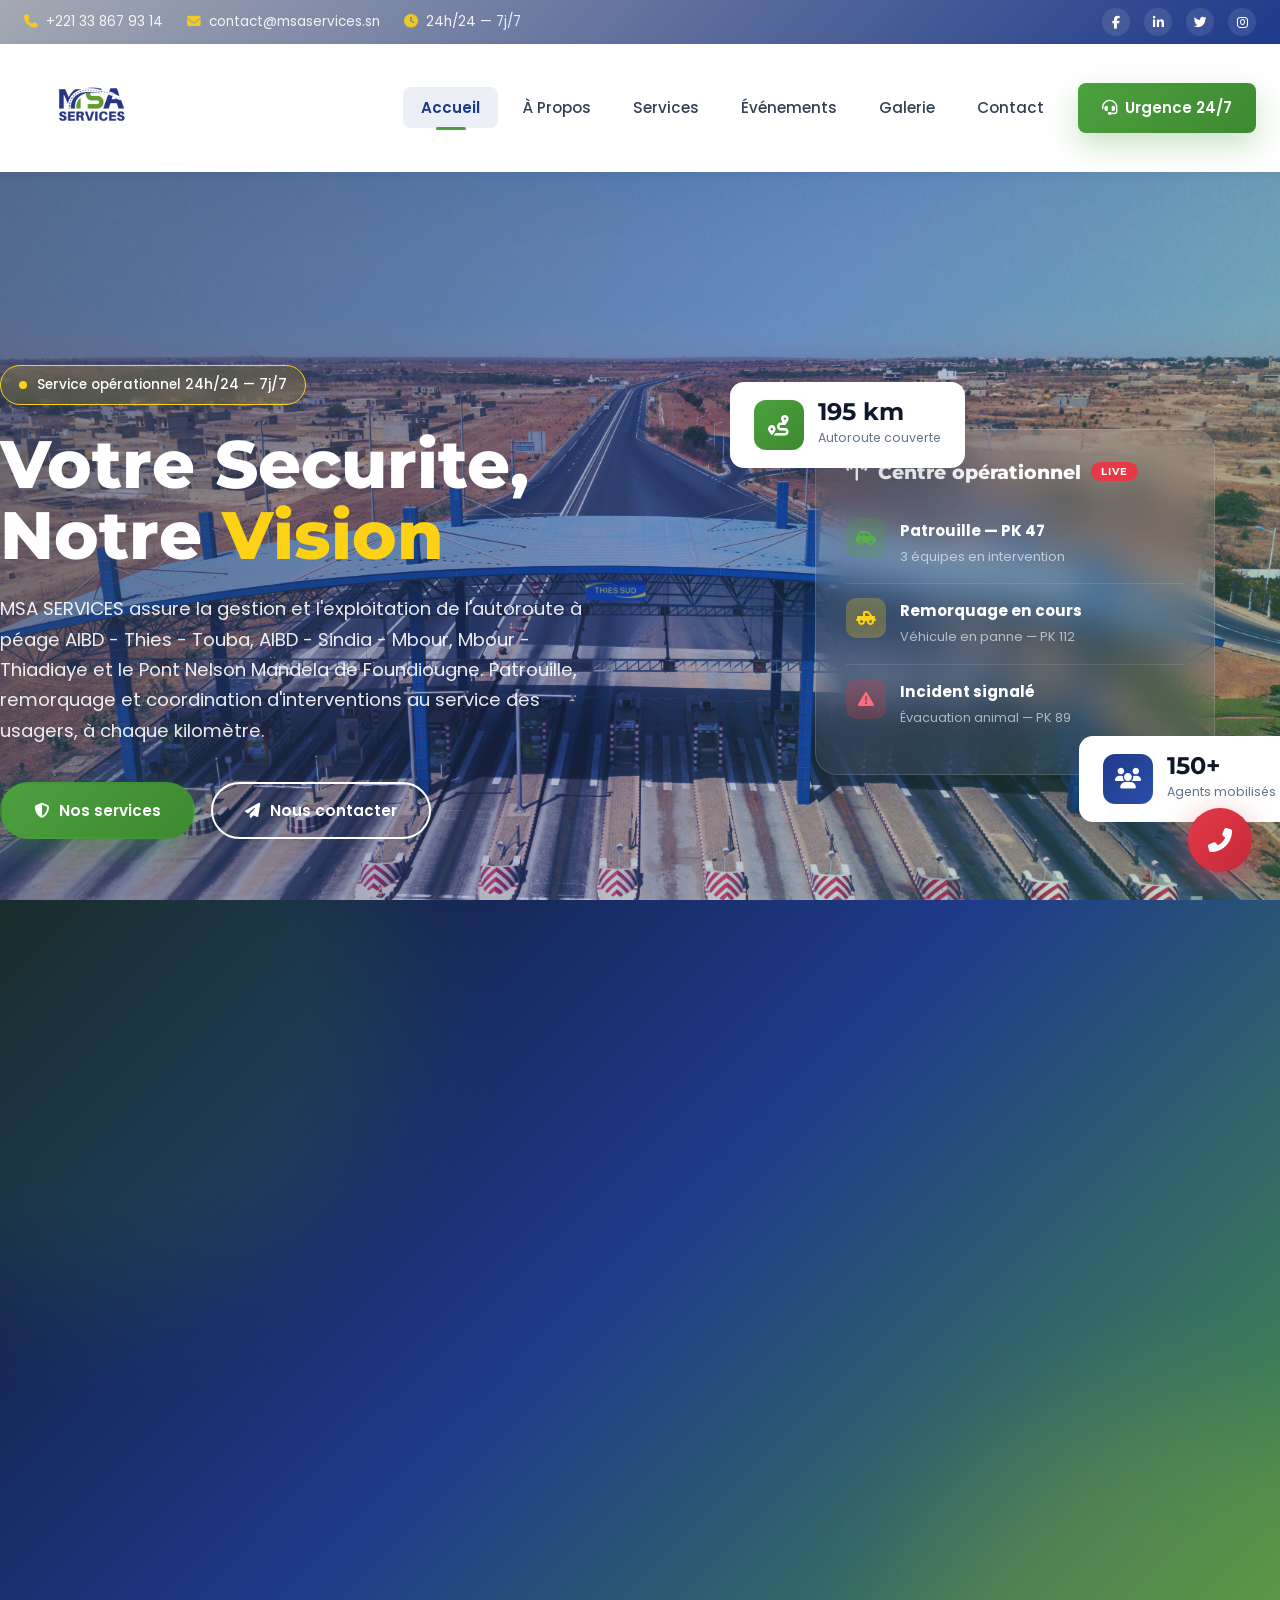
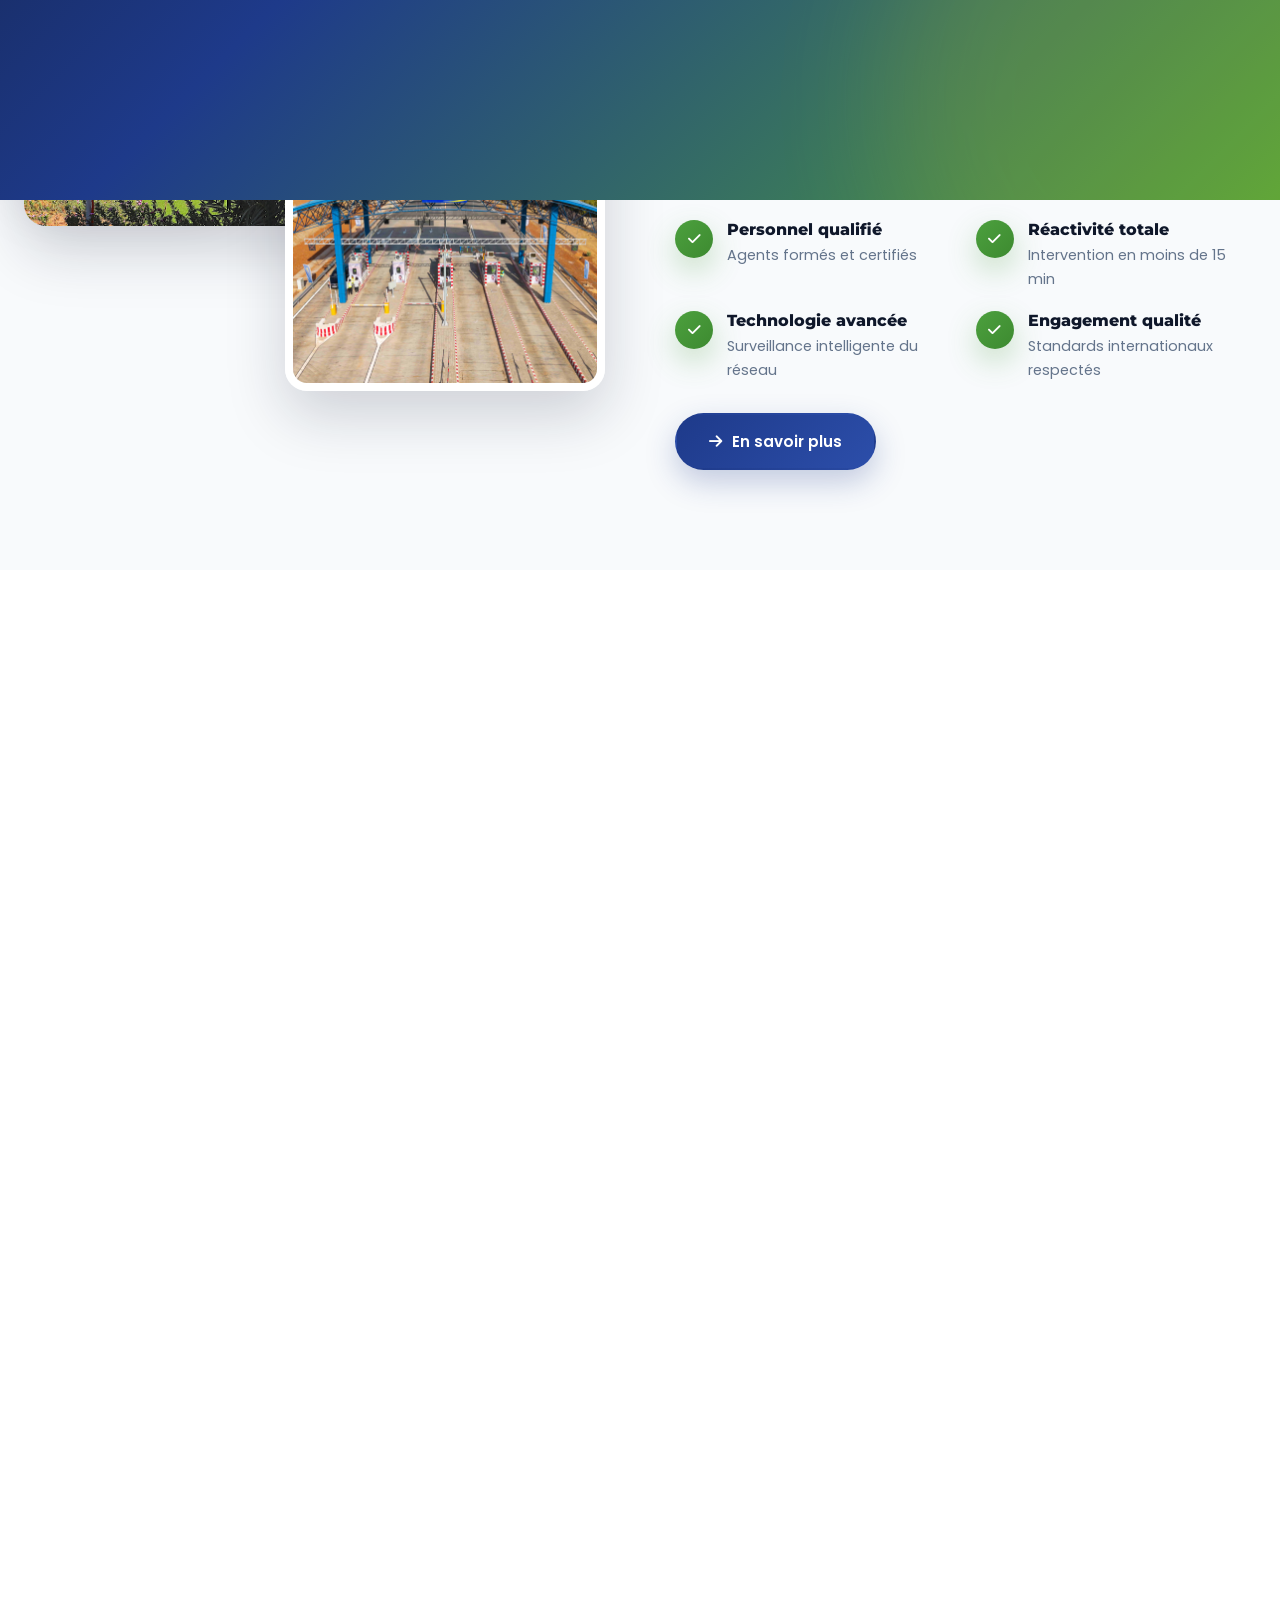
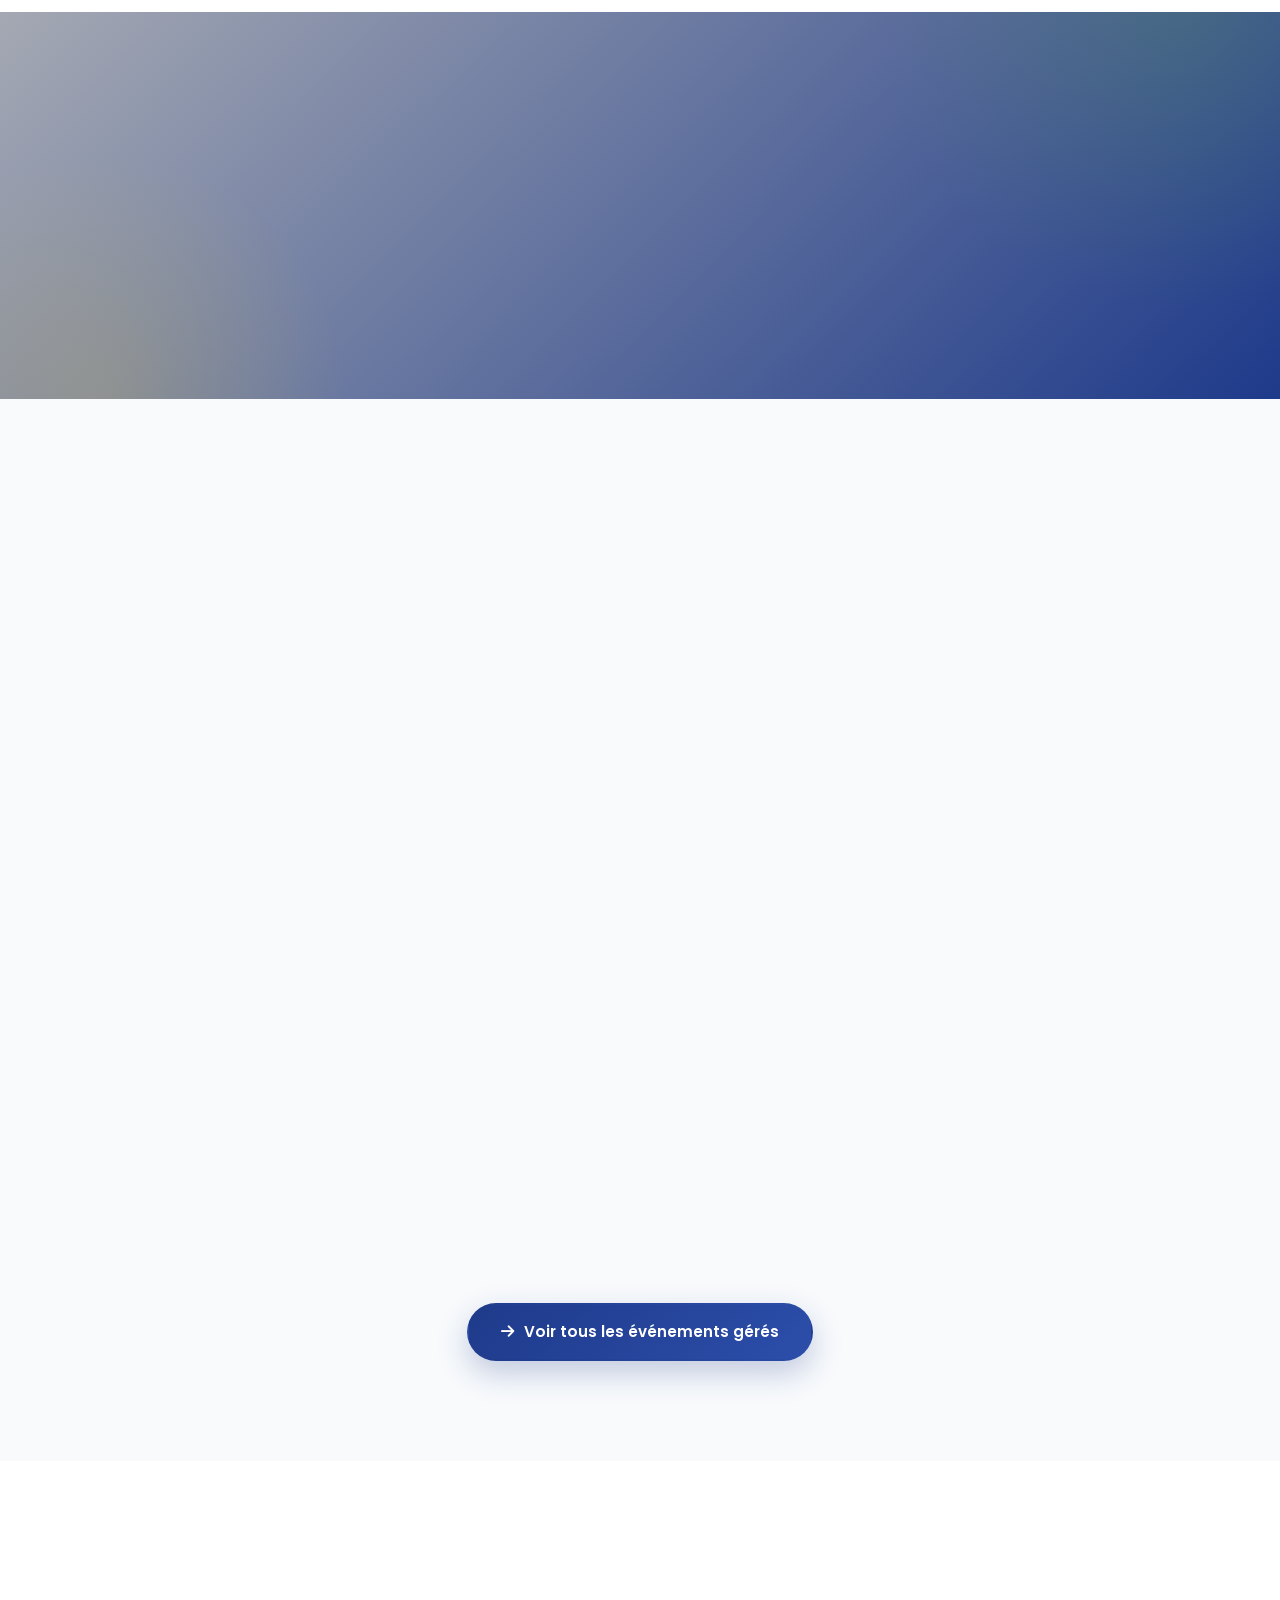
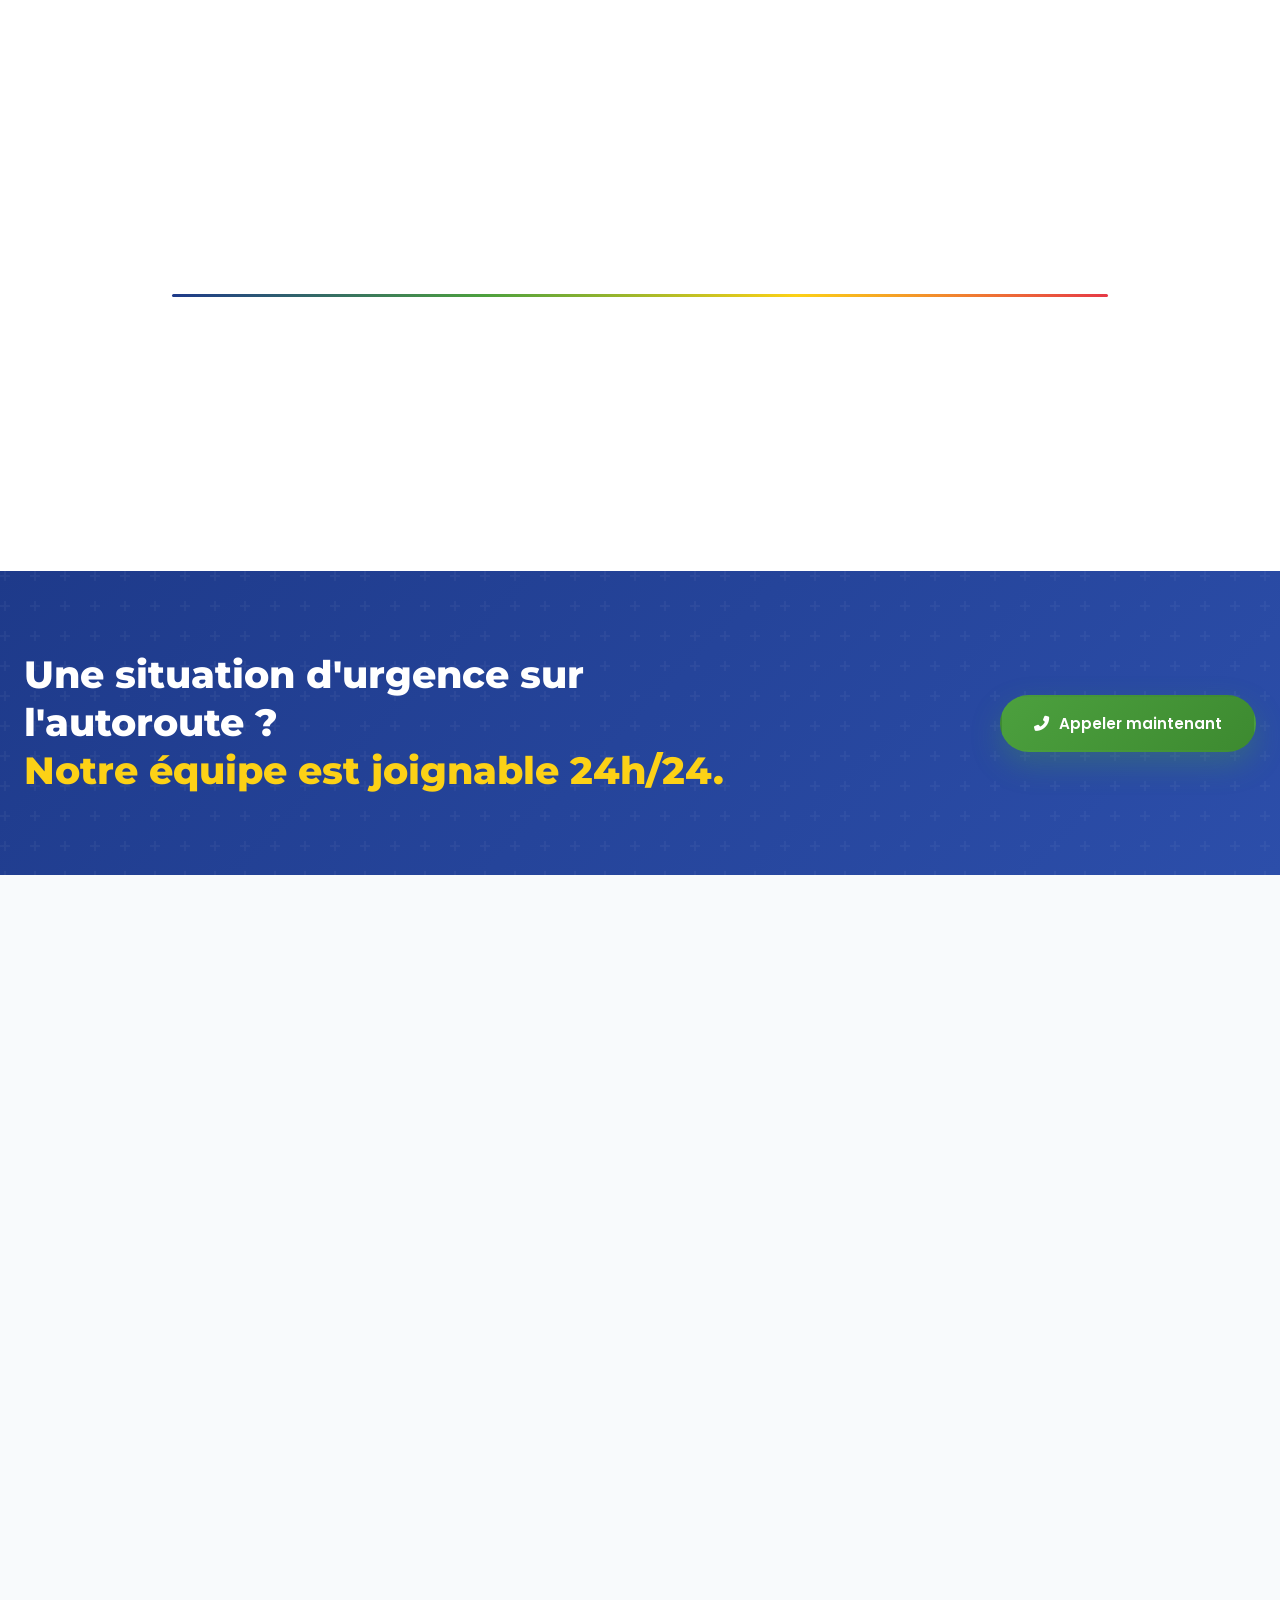
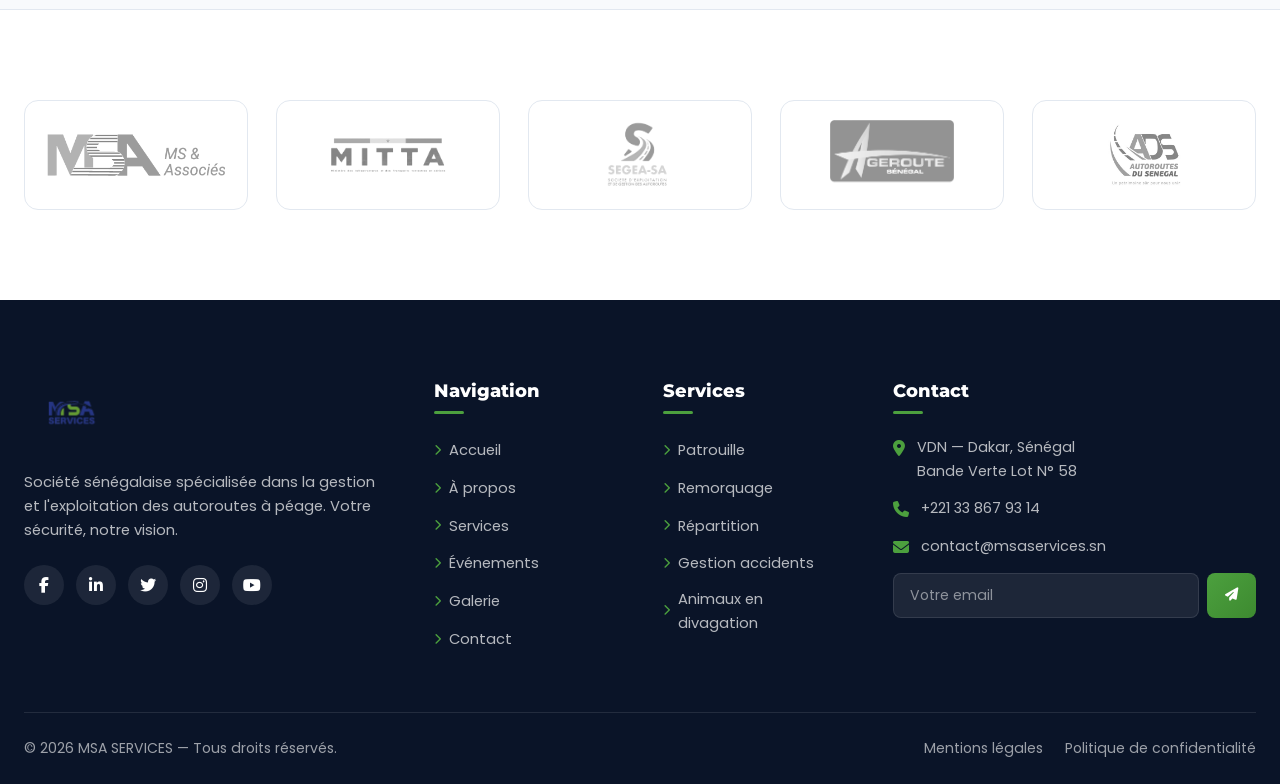
==== index.html @ d503e7a2 "Initial commit" ====
<!DOCTYPE html>
<html lang="fr">
<head>
<meta charset="UTF-8">
<meta name="viewport" content="width=device-width, initial-scale=1.0">
<title>MSA SERVICES</title>
<meta name="description" content="MSA SERVICES, leader dans l'exploitation et la gestion de l'autoroute à péage ILA TOUBA. Patrouille, remorquage et gestion d'événements 24h/24.">
<link rel="preconnect" href="https://fonts.googleapis.com">
<link rel="preconnect" href="https://fonts.gstatic.com" crossorigin>
<link href="https://fonts.googleapis.com/css2?family=Montserrat:wght@400;500;600;700;800;900&family=Poppins:wght@300;400;500;600;700&display=swap" rel="stylesheet">
<link rel="stylesheet" href="https://cdnjs.cloudflare.com/ajax/libs/font-awesome/6.4.0/css/all.min.css">
<link rel="stylesheet" href="css/styles.css">
<link rel="icon" type="image/png" href="images/logo.png">
</head>
<body>

<!-- ===== TOPBAR ===== -->
<div class="topbar">
  <div class="container topbar-inner">
    <div class="topbar-info">
      <span><i class="fas fa-phone"></i> +221 33 867 93 14</span>
      <span><i class="fas fa-envelope"></i> contact@msaservices.sn</span>
      <span><i class="fas fa-clock"></i> 24h/24 — 7j/7</span>
    </div>
    <div class="topbar-social">
      <a aria-label="Facebook"><i class="fab fa-facebook-f"></i></a>
      <a aria-label="LinkedIn"><i class="fab fa-linkedin-in"></i></a>
      <a aria-label="Twitter"><i class="fab fa-twitter"></i></a>
      <a aria-label="Instagram"><i class="fab fa-instagram"></i></a>
    </div>
  </div>
</div>

<!-- ===== NAVBAR ===== -->
<nav class="navbar">
  <div class="navbar-inner">
    <a href="index.html" class="logo">
      <img src="images/logo.png" alt="MSA Services">
    </a>
    <ul class="nav-menu">
      <li><a href="index.html" class="nav-link active">Accueil</a></li>
      <li><a href="apropos.html" class="nav-link">À Propos</a></li>
      <li><a href="services.html" class="nav-link">Services</a></li>
      <li><a href="evenements.html" class="nav-link">Événements</a></li>
      <li><a href="galerie.html" class="nav-link">Galerie</a></li>
      <li><a href="contact.html" class="nav-link">Contact</a></li>
      <li><a href="tel:+221338679314" class="nav-link nav-cta"><i class="fas fa-headset"></i> Urgence 24/7</a></li>
    </ul>
    <button class="menu-toggle" aria-label="Menu"><i class="fas fa-bars"></i></button>
  </div>
</nav>

<!-- ===== HERO ===== -->
<section class="hero">
  <div class="container hero-grid">
    <div class="hero-text">
      <div class="hero-badge">
        <span class="pulse-dot"></span>
        Service opérationnel 24h/24 — 7j/7
      </div>
      <h1>Votre Securite,<br>Notre <span class="highlight">Vision</span></h1>
      <p>MSA SERVICES assure la gestion et l'exploitation de l'autoroute à péage AIBD - Thies - Touba, AIBD - Sindia - Mbour, Mbour - Thiadiaye et le Pont Nelson Mandela de Foundiougne. Patrouille, remorquage et coordination d'interventions au service des usagers, à chaque kilomètre.</p>
      <div class="hero-buttons">
        <a href="services.html" class="btn btn-secondary"><i class="fas fa-shield-alt"></i> Nos services</a>
        <a href="contact.html" class="btn btn-outline-white"><i class="fas fa-paper-plane"></i> Nous contacter</a>
      </div>
    </div>
    <div class="hero-visual">
      <div class="hero-card-main">
        <h3><i class="fas fa-broadcast-tower"></i> Centre opérationnel <span class="live-badge">LIVE</span></h3>
        <ul class="live-list">
          <li>
            <div class="icon-cell green"><i class="fas fa-car-side"></i></div>
            <div class="text-cell">
              <strong>Patrouille — PK 47</strong>
              <small>3 équipes en intervention</small>
            </div>
          </li>
          <li>
            <div class="icon-cell yellow"><i class="fas fa-truck-pickup"></i></div>
            <div class="text-cell">
              <strong>Remorquage en cours</strong>
              <small>Véhicule en panne — PK 112</small>
            </div>
          </li>
          <li>
            <div class="icon-cell red"><i class="fas fa-exclamation-triangle"></i></div>
            <div class="text-cell">
              <strong>Incident signalé</strong>
              <small>Évacuation animal — PK 89</small>
            </div>
          </li>
        </ul>
      </div>
      <div class="hero-floating-stat top">
        <div class="stat-icon"><i class="fas fa-route"></i></div>
        <div>
          <strong>195 km</strong>
          <small>Autoroute couverte</small>
        </div>
      </div>
      <div class="hero-floating-stat bottom">
        <div class="stat-icon blue"><i class="fas fa-users"></i></div>
        <div>
          <strong>150+</strong>
          <small>Agents mobilisés</small>
        </div>
      </div>
    </div>
  </div>
</section>

<!-- ===== FEATURES BAND ===== -->
<section class="features-band">
  <div class="container">
    <div class="features-row">
      <div class="feature-mini">
        <div class="feature-mini-icon"><i class="fas fa-clock"></i></div>
        <div>
          <h4>Disponibilité 24/7</h4>
          <p>Service permanent toute l'année</p>
        </div>
      </div>
      <div class="feature-mini">
        <div class="feature-mini-icon"><i class="fas fa-bolt"></i></div>
        <div>
          <h4>Intervention rapide</h4>
          <p>Moins de 15 min sur site</p>
        </div>
      </div>
      <div class="feature-mini">
        <div class="feature-mini-icon"><i class="fas fa-award"></i></div>
        <div>
          <h4>Équipes certifiées</h4>
          <p>Personnel qualifié et formé</p>
        </div>
      </div>
      <div class="feature-mini">
        <div class="feature-mini-icon"><i class="fas fa-satellite-dish"></i></div>
        <div>
          <h4>Suivi en temps réel</h4>
          <p>Technologie GPS intégrée</p>
        </div>
      </div>
    </div>
  </div>
</section>

<!-- ===== ABOUT ===== -->
<section class="about">
  <div class="container">
    <div class="about-grid">
      <div class="about-images reveal">
        <div class="about-img-1">
          <img src="images/base.thies.jpg" alt="Autoroute ILA TOUBA">
        </div>
        <div class="about-img-2">
          <img src="images/Thiadiaye.jpg" alt="Équipe MSA">
        </div>
        <div class="about-experience">
          <strong>7+</strong>
          <span>Années d'expérience</span>
        </div>
      </div>
      <div class="about-content reveal">
        <span class="section-tag">À Propos de Nous</span>
        <h2>Votre partenaire de confiance pour une <span style="color:var(--secondary)">autoroute sûre</span></h2>
        <p>MSA SERVICES est une entreprise sénégalaise spécialisée dans la gestion et l'exploitation de l'autoroute à péage ILA TOUBA, AIBD - Mbour, Mbour - Thiadiaye et Pont Foundiougne qui relie la capitale Dakar à la ville sainte de Touba et de Mbour.</p>
        <p>Avec des équipes professionnelles, des équipements modernes et une coordination rigoureuse, nous garantissons la sécurité, la fluidité et le confort des usagers à chaque trajet.</p>
        <div class="about-features">
          <div class="about-feature">
            <div class="check"><i class="fas fa-check"></i></div>
            <div>
              <h4>Personnel qualifié</h4>
              <p>Agents formés et certifiés</p>
            </div>
          </div>
          <div class="about-feature">
            <div class="check"><i class="fas fa-check"></i></div>
            <div>
              <h4>Réactivité totale</h4>
              <p>Intervention en moins de 15 min</p>
            </div>
          </div>
          <div class="about-feature">
            <div class="check"><i class="fas fa-check"></i></div>
            <div>
              <h4>Technologie avancée</h4>
              <p>Surveillance intelligente du réseau</p>
            </div>
          </div>
          <div class="about-feature">
            <div class="check"><i class="fas fa-check"></i></div>
            <div>
              <h4>Engagement qualité</h4>
              <p>Standards internationaux respectés</p>
            </div>
          </div>
        </div>
        <a href="apropos.html" class="btn btn-primary"><i class="fas fa-arrow-right"></i> En savoir plus</a>
      </div>
    </div>
  </div>
</section>

<!-- ===== SERVICES ===== -->
<section class="services-section">
  <div class="container">
    <div class="section-header reveal">
      <span class="section-tag">Nos Services</span>
      <h2 class="section-title">Des prestations <span>complètes & professionnelles</span></h2>
      <p class="section-subtitle">Trois piliers fondamentaux assurent la fluidité et la sécurité sur les Autoroutes à Péage, jour et nuit.</p>
    </div>
    <div class="services-grid">
      <div class="service-card reveal">
        <div class="service-icon"><i class="fas fa-car-side"></i></div>
        <h3>Patrouille</h3>
        <p>Surveillance continue de l'autoroute par nos équipes mobiles, jour et nuit, pour prévenir et détecter tout incident.</p>
        <ul class="service-list">
          <li><i class="fas fa-check-circle"></i> Patrouilles régulières 24h/24</li>
          <li><i class="fas fa-check-circle"></i> Surveillance des voies et ouvrages</li>
          <li><i class="fas fa-check-circle"></i> Détection précoce d'incidents</li>
          <li><i class="fas fa-check-circle"></i> Présence dissuasive</li>
        </ul>
        <a href="services.html#patrouille" class="service-link">Découvrir <i class="fas fa-arrow-right"></i></a>
      </div>
      <div class="service-card reveal">
        <div class="service-icon"><i class="fas fa-truck-pickup"></i></div>
        <h3>Remorquage</h3>
        <p>Service de dépannage et remorquage rapide pour libérer la voie et accompagner les véhicules en panne ou accidentés.</p>
        <ul class="service-list">
          <li><i class="fas fa-check-circle"></i> Intervention rapide sur appel</li>
          <li><i class="fas fa-check-circle"></i> Véhicules de remorquage adaptés</li>
          <li><i class="fas fa-check-circle"></i> Sécurisation immédiate</li>
          <li><i class="fas fa-check-circle"></i> Évacuation vers zones sécurisées</li>
        </ul>
        <a href="services.html#remorquage" class="service-link">Découvrir <i class="fas fa-arrow-right"></i></a>
      </div>
      <div class="service-card reveal">
        <div class="service-icon"><i class="fas fa-broadcast-tower"></i></div>
        <h3>Répartition</h3>
        <p>Centre de coordination opérationnel qui gère et dispatche toutes les interventions en temps réel sur le réseau.</p>
        <ul class="service-list">
          <li><i class="fas fa-check-circle"></i> Gestion centralisée des appels</li>
          <li><i class="fas fa-check-circle"></i> Coordination multi-équipes</li>
          <li><i class="fas fa-check-circle"></i> Suivi GPS en temps réel</li>
          <li><i class="fas fa-check-circle"></i> Reporting complet</li>
        </ul>
        <a href="services.html#repartition" class="service-link">Découvrir <i class="fas fa-arrow-right"></i></a>
      </div>
    </div>
  </div>
</section>

<!-- ===== STATS ===== -->
<section class="stats-section">
  <div class="container">
    <div class="stats-grid reveal">
      <div class="stat-box">
        <div class="icon"><i class="fas fa-route"></i></div>
        <span class="number" data-count="195">0</span>
        <span class="label">KM d'autoroute</span>
      </div>
      <div class="stat-box">
        <div class="icon"><i class="fas fa-users"></i></div>
        <span class="number" data-count="150">0</span>
        <span class="label">Agents</span>
      </div>
      <div class="stat-box">
        <div class="icon"><i class="fas fa-truck"></i></div>
        <span class="number" data-count="35">0</span>
        <span class="label">Véhicules</span>
      </div>
      <div class="stat-box">
        <div class="icon"><i class="fas fa-clock"></i></div>
        <span class="number" data-count="12000">0</span>
        <span class="label">Interventions/an</span>
      </div>
    </div>
  </div>
</section>

<!-- ===== EVENTS PREVIEW ===== -->
<section class="events-section">
  <div class="container">
    <div class="section-header reveal">
      <span class="section-tag">Gestion d'Événements</span>
      <h2 class="section-title">Nous gérons tous types d'<span>incidents</span></h2>
      <p class="section-subtitle">Notre équipe est entraînée à réagir efficacement face à toute situation imprévue sur l'autoroute.</p>
    </div>
    <div class="events-grid">
      <div class="event-card reveal">
        <div class="event-card-image">
          <span class="event-card-tag">Urgence</span>
          <img src="images/patimg.jpg" alt="Accident">
        </div>
        <div class="event-card-body">
          <h3>Gestion des accidents</h3>
          <p>Sécurisation du périmètre, premiers secours, coordination avec les autorités et évacuation rapide.</p>
          <div class="event-card-meta">
            <span class="stat"><i class="fas fa-stopwatch"></i> &lt; 15 min</span>
            <span class="stat"><i class="fas fa-shield-alt"></i> 24/7</span>
          </div>
        </div>
      </div>
      <div class="event-card reveal">
        <div class="event-card-image">
          <span class="event-card-tag tag-yellow">Dépannage</span>
          <img src="images/remorque.jpg" alt="Remorquage">
        </div>
        <div class="event-card-body">
          <h3>Remorquage de véhicules</h3>
          <p>Dépannage et remorquage des véhicules immobilisés. Évacuation rapide pour rétablir la circulation.</p>
          <div class="event-card-meta">
            <span class="stat"><i class="fas fa-truck"></i> Flotte adaptée</span>
            <span class="stat"><i class="fas fa-clock"></i> 24/7</span>
          </div>
        </div>
      </div>
      <div class="event-card reveal">
        <div class="event-card-image">
          <span class="event-card-tag tag-green">Sécurité</span>
          <img src="images/capture-d-ecran-quot-x-quot-1732382863.jpg" alt="Animaux">
        </div>
        <div class="event-card-body">
          <h3>Animaux en divagation</h3>
          <p>Capture et évacuation sécurisée des animaux égarés sur la voie pour prévenir tout risque d'accident.</p>
          <div class="event-card-meta">
            <span class="stat"><i class="fas fa-paw"></i> 100% sécurisé</span>
            <span class="stat"><i class="fas fa-check"></i> Sans risque</span>
          </div>
        </div>
      </div>
    </div>
    <div class="text-center" style="margin-top: 50px;">
      <a href="evenements.html" class="btn btn-primary"><i class="fas fa-arrow-right"></i> Voir tous les événements gérés</a>
    </div>
  </div>
</section>

<!-- ===== PROCESS ===== -->
<section class="process">
  <div class="container">
    <div class="section-header reveal">
      <span class="section-tag">Notre Processus</span>
      <h2 class="section-title">Comment se déroule une <span>intervention</span> ?</h2>
      <p class="section-subtitle">Un protocole rigoureux pour une efficacité maximale, à chaque étape.</p>
    </div>
    <div class="process-grid">
      <div class="process-step reveal">
        <div class="process-num">1</div>
        <h4>Alerte / Détection</h4>
        <p>Réception de l'appel ou détection par patrouille / vidéosurveillance.</p>
      </div>
      <div class="process-step reveal">
        <div class="process-num">2</div>
        <h4>Dispatch</h4>
        <p>Le centre de répartition coordonne et envoie l'équipe la plus proche.</p>
      </div>
      <div class="process-step reveal">
        <div class="process-num">3</div>
        <h4>Intervention</h4>
        <p>Sécurisation, prise en charge, remorquage ou évacuation selon le cas.</p>
      </div>
      <div class="process-step reveal">
        <div class="process-num">4</div>
        <h4>Rapport</h4>
        <p>Documentation complète et retour d'expérience pour amélioration continue.</p>
      </div>
    </div>
  </div>
</section>

<!-- ===== CTA BAND ===== -->
<section class="cta-band">
  <div class="container cta-band-inner">
    <h2>Une situation d'urgence sur l'autoroute ?<br><span>Notre équipe est joignable 24h/24.</span></h2>
    <a href="tel:+221338679314" class="btn btn-secondary"><i class="fas fa-phone-alt"></i> Appeler maintenant</a>
  </div>
</section>

<!-- ===== TESTIMONIALS ===== -->
<section class="testimonials">
  <div class="container">
    <div class="section-header reveal">
      <span class="section-tag">Témoignages</span>
      <h2 class="section-title">Ce que disent <span>nos partenaires</span></h2>
      <p class="section-subtitle">La confiance des institutions et des usagers, c'est notre plus belle récompense.</p>
    </div>
    <div class="testi-grid">
      <div class="testi-card reveal">
        <div class="stars">
          <i class="fas fa-star"></i><i class="fas fa-star"></i><i class="fas fa-star"></i>
          <i class="fas fa-star"></i><i class="fas fa-star"></i>
        </div>
        <p class="quote">L'efficacité et le professionnalisme des équipes MSA SERVICES sont remarquables. Une intervention rapide et un suivi exemplaire à chaque sollicitation.</p>
        <div class="testi-author">
          <div class="avatar">AD</div>
          <div>
            <strong>Hamet Cisse</strong>
            <small>Responsable logistique</small>
          </div>
        </div>
      </div>
      <div class="testi-card reveal">
        <div class="stars">
          <i class="fas fa-star"></i><i class="fas fa-star"></i><i class="fas fa-star"></i>
          <i class="fas fa-star"></i><i class="fas fa-star"></i>
        </div>
        <p class="quote">Très reconnaissante envers l'équipe qui m'a portée secours suite à une panne. Service rapide, courtois et réellement sécurisant.</p>
        <div class="testi-author">
          <div class="avatar">FN</div>
          <div>
            <strong>Fatou Ndiaye</strong>
            <small>Usagère régulière</small>
          </div>
        </div>
      </div>
      <div class="testi-card reveal">
        <div class="stars">
          <i class="fas fa-star"></i><i class="fas fa-star"></i><i class="fas fa-star"></i>
          <i class="fas fa-star"></i><i class="fas fa-star"></i>
        </div>
        <p class="quote">Une coordination exemplaire avec nos services. MSA SERVICES est devenu un partenaire stratégique pour la sécurité routière au Sénégal.</p>
        <div class="testi-author">
          <div class="avatar">MS</div>
          <div>
            <strong>Mamadou Sow</strong>
            <small>Officier de sécurité</small>
          </div>
        </div>
      </div>
    </div>
  </div>
</section>

<!-- ===== PARTNERS ===== -->
<section class="partners">
  <div class="container">
    <div class="partners-row">
      <a class="partner-item" aria-label="SENAC SA">
        <img src="images/logo_p_MSA.png" alt="SENAC SA">
      </a>
      <a class="partner-item" aria-label="SENAC SA">
        <img src="images/logo-mitta.png" alt="SENAC SA">
      </a>
      <a class="partner-item" aria-label="SENAC SA">
        <img src="images/Segea Logo vecteur.png" alt="SENAC SA">
      </a>
      <a class="partner-item" aria-label="SENAC SA">
        <img src="images/logo-ageroute-1-2.png" alt="SENAC SA">
      </a>
      <a class="partner-item" aria-label="SENAC SA">
        <img src="images/ads-preloader.jpg" alt="SENAC SA">
      </a>
      </a>
    </div>
  </div>
</section>

<!-- ===== FOOTER ===== -->
<footer>
  <div class="container">
    <div class="footer-grid">
      <div class="footer-brand">
        <a href="index.html" class="logo">
          <img src="images/logo.png" alt="MSA Services">
        </a>
        <p>Société sénégalaise spécialisée dans la gestion et l'exploitation des autoroutes à péage. Votre sécurité, notre vision.</p>
        <div class="footer-social">
          <a aria-label="Facebook"><i class="fab fa-facebook-f"></i></a>
          <a aria-label="LinkedIn"><i class="fab fa-linkedin-in"></i></a>
          <a aria-label="Twitter"><i class="fab fa-twitter"></i></a>
          <a aria-label="Instagram"><i class="fab fa-instagram"></i></a>
          <a aria-label="YouTube"><i class="fab fa-youtube"></i></a>
        </div>
      </div>
      <div>
        <h4>Navigation</h4>
        <ul>
          <li><a href="index.html"><i class="fas fa-chevron-right"></i> Accueil</a></li>
          <li><a href="apropos.html"><i class="fas fa-chevron-right"></i> À propos</a></li>
          <li><a href="services.html"><i class="fas fa-chevron-right"></i> Services</a></li>
          <li><a href="evenements.html"><i class="fas fa-chevron-right"></i> Événements</a></li>
          <li><a href="galerie.html"><i class="fas fa-chevron-right"></i> Galerie</a></li>
          <li><a href="contact.html"><i class="fas fa-chevron-right"></i> Contact</a></li>
        </ul>
      </div>
      <div>
        <h4>Services</h4>
        <ul>
          <li><a href="services.html#patrouille"><i class="fas fa-chevron-right"></i> Patrouille</a></li>
          <li><a href="services.html#remorquage"><i class="fas fa-chevron-right"></i> Remorquage</a></li>
          <li><a href="services.html#repartition"><i class="fas fa-chevron-right"></i> Répartition</a></li>
          <li><a href="evenements.html"><i class="fas fa-chevron-right"></i> Gestion accidents</a></li>
          <li><a href="evenements.html"><i class="fas fa-chevron-right"></i> Animaux en divagation</a></li>
        </ul>
      </div>
      <div>
        <h4>Contact</h4>
        <div class="footer-contact-item">
          <i class="fas fa-map-marker-alt"></i>
          <p>VDN — Dakar, Sénégal<br>Bande Verte Lot N° 58</p>
        </div>
        <div class="footer-contact-item">
          <i class="fas fa-phone"></i>
          <p>+221 33 867 93 14</p>
        </div>
        <div class="footer-contact-item">
          <i class="fas fa-envelope"></i>
          <p>contact@msaservices.sn</p>
        </div>
        <form class="newsletter-form" onsubmit="event.preventDefault();alert('Inscription enregistrée !');">
          <input type="email" placeholder="Votre email" required>
          <button type="submit"><i class="fas fa-paper-plane"></i></button>
        </form>
      </div>
    </div>
    <div class="footer-bottom">
      <div>© 2026 MSA SERVICES — Tous droits réservés.</div>
      <div class="footer-bottom-links">
        <a>Mentions légales</a>
        <a>Politique de confidentialité</a>
      </div>
    </div>
  </div>
</footer>

<a href="tel:+221" class="emergency-float" title="Urgence 24/7"><i class="fas fa-phone-alt"></i></a>

<script src="js/script.js"></script>
</body>
</html>
---- css/styles.css ----
/* ============================================
   MSA SERVICES - Design System
   ============================================ */

:root {
  /* Couleurs basées sur le logo */
  --primary: #1e3a8a;          /* Bleu MSA */
  --primary-dark: #152b66;
  --primary-light: #2c4eaa;
  --secondary: #4ca03e;        /* Vert MSA */
  --secondary-dark: #3d8a30;
  --secondary-light: #5cb14a;
  --accent: #fcd116;           /* Jaune accent */
  --danger: #e63946;
  --danger-dark: #c2293a;

  /* Neutres */
  --dark: #0f172a;
  --gray-900: #1e293b;
  --gray-700: #334155;
  --gray-600: #475569;
  --gray-500: #64748b;
  --gray-400: #94a3b8;
  --gray-300: #cbd5e1;
  --gray-200: #e2e8f0;
  --gray-100: #f1f5f9;
  --gray-50: #f8fafc;
  --white: #ffffff;

  /* Typographie */
  --font-heading: 'Montserrat', sans-serif;
  --font-body: 'Poppins', sans-serif;

  /* Effets */
  --shadow-sm: 0 2px 8px rgba(15, 23, 42, 0.06);
  --shadow-md: 0 4px 20px rgba(15, 23, 42, 0.08);
  --shadow-lg: 0 12px 40px rgba(15, 23, 42, 0.12);
  --shadow-xl: 0 24px 60px rgba(15, 23, 42, 0.18);
  --shadow-primary: 0 12px 30px rgba(30, 58, 138, 0.25);
  --shadow-secondary: 0 12px 30px rgba(76, 160, 62, 0.3);

  /* Transitions */
  --transition: all 0.4s cubic-bezier(0.4, 0, 0.2, 1);
  --transition-fast: all 0.2s ease;

  /* Spacing */
  --radius-sm: 8px;
  --radius-md: 14px;
  --radius-lg: 22px;
  --radius-xl: 30px;

  /* Gradients */
  --grad-primary: linear-gradient(135deg, #1e3a8a 0%, #2c4eaa 100%);
  --grad-secondary: linear-gradient(135deg, #4ca03e 0%, #3d8a30 100%);
  --grad-mixed: linear-gradient(135deg, #1e3a8a 0%, #4ca03e 100%);
  --grad-dark: linear-gradient(135deg, #0e193460 0%, #1e3a8a 100%);
}

/* ============================================
   RESET & BASE
   ============================================ */
*, *::before, *::after { box-sizing: border-box; margin: 0; padding: 0; }
html { scroll-behavior: smooth; -webkit-text-size-adjust: 100%; }
body {
  font-family: var(--font-body);
  font-size: 16px;
  line-height: 1.65;
  color: var(--gray-700);
  background: var(--white);
  overflow-x: hidden;
  -webkit-font-smoothing: antialiased;
}
img { max-width: 100%; display: block; }
a { color: inherit; text-decoration: none; }
button { cursor: pointer; font-family: inherit; border: none; background: none; }
ul { list-style: none; }
input, textarea, select { font-family: inherit; }

h1, h2, h3, h4, h5, h6 {
  font-family: var(--font-heading);
  color: var(--dark);
  line-height: 1.25;
  font-weight: 800;
}

::selection { background: var(--primary); color: white; }

/* ============================================
   UTILITIES
   ============================================ */
.container { max-width: 1300px; margin: 0 auto; padding: 0 24px; }
.text-center { text-align: center; }
.mb-1 { margin-bottom: 8px; }
.mb-2 { margin-bottom: 16px; }
.mb-3 { margin-bottom: 24px; }
.mb-4 { margin-bottom: 32px; }

/* ============================================
   NAVIGATION
   ============================================ */
.topbar {
  background: var(--grad-dark);
  color: white;
  padding: 8px 0;
  font-size: 0.85rem;
}
.topbar-inner {
  display: flex;
  justify-content: space-between;
  align-items: center;
  flex-wrap: wrap;
  gap: 10px;
}
.topbar-info { display: flex; gap: 24px; flex-wrap: wrap; }
.topbar-info span { display: flex; align-items: center; gap: 8px; opacity: 0.9; }
.topbar-info i { color: var(--accent); }
.topbar-social { display: flex; gap: 14px; }
.topbar-social a {
  width: 28px; height: 28px;
  display: flex; align-items: center; justify-content: center;
  border-radius: 50%;
  background: rgba(255,255,255,0.1);
  transition: var(--transition-fast);
  font-size: 0.8rem;
}
.topbar-social a:hover { background: var(--secondary); transform: translateY(-2px); }

.navbar {
  position: sticky;
  top: 0;
  background: white;
  box-shadow: var(--shadow-sm);
  z-index: 1000;
  transition: var(--transition);
}
.navbar.scrolled { box-shadow: var(--shadow-md); }
.navbar-inner {
  display: flex;
  justify-content: space-between;
  align-items: center;
  padding: 14px 24px;
  max-width: 1400px;
  margin: 0 auto;
}
.logo {
  display: inline-flex;
  align-items: center;
}
.logo img {
  height:100px;
  width: auto;
  display: block;
  object-fit: contain;
  transition: var(--transition-fast);
}
.logo:hover img { transform: scale(1.04); }
.footer-brand .logo img { height: 70px; }

.nav-menu {
  display: flex;
  gap: 6px;
  align-items: center;
}
.nav-link {
  padding: 10px 18px;
  border-radius: var(--radius-sm);
  font-weight: 500;
  font-size: 0.95rem;
  color: var(--gray-700);
  transition: var(--transition-fast);
  position: relative;
}
.nav-link:hover { color: var(--primary); background: var(--gray-100); }
.nav-link.active {
  color: var(--primary);
  background: rgba(30, 58, 138, 0.08);
  font-weight: 600;
}
.nav-link.active::after {
  content: '';
  position: absolute;
  bottom: -2px;
  left: 50%;
  transform: translateX(-50%);
  width: 30px;
  height: 3px;
  background: var(--secondary);
  border-radius: 2px;
}

.nav-cta {
  background: var(--grad-secondary) !important;
  color: white !important;
  padding: 12px 24px !important;
  font-weight: 600;
  box-shadow: var(--shadow-secondary);
  display: flex !important;
  align-items: center;
  gap: 8px;
  margin-left: 10px;
}
.nav-cta:hover {
  transform: translateY(-2px);
  background: var(--grad-secondary) !important;
}

.menu-toggle {
  display: none;
  font-size: 1.5rem;
  color: var(--primary);
}

/* ============================================
   BUTTONS
   ============================================ */
.btn {
  display: inline-flex;
  align-items: center;
  justify-content: center;
  gap: 10px;
  padding: 14px 32px;
  border-radius: var(--radius-xl);
  font-weight: 600;
  font-size: 0.95rem;
  cursor: pointer;
  transition: var(--transition);
  border: 2px solid transparent;
  text-decoration: none;
  white-space: nowrap;
}
.btn-primary {
  background: var(--grad-primary);
  color: white;
  box-shadow: var(--shadow-primary);
}
.btn-primary:hover {
  transform: translateY(-3px);
  box-shadow: 0 16px 40px rgba(30, 58, 138, 0.4);
}
.btn-secondary {
  background: var(--grad-secondary);
  color: white;
  box-shadow: var(--shadow-secondary);
}
.btn-secondary:hover {
  transform: translateY(-3px);
  box-shadow: 0 16px 40px rgba(76, 160, 62, 0.45);
}
.btn-outline {
  background: transparent;
  color: var(--primary);
  border-color: var(--primary);
}
.btn-outline:hover { background: var(--primary); color: white; transform: translateY(-3px); }
.btn-outline-white {
  background: transparent;
  color: white;
  border-color: white;
}
.btn-outline-white:hover { background: white; color: var(--primary); transform: translateY(-3px); }
.btn-danger {
  background: linear-gradient(135deg, var(--danger), var(--danger-dark));
  color: white;
  box-shadow: 0 8px 25px rgba(230, 57, 70, 0.3);
}

/* ============================================
   PAGE HEADER (sub-pages)
   ============================================ */
.page-header {
  background: var(--grad-dark),
              url(../images/Thiadiaye.jpg) center/cover;
  background-blend-mode: overlay;
  padding: 100px 24px 80px;
  text-align: center;
  color: rgb(255, 255, 255);
  position: relative;
  overflow: hidden;
}
.page-header::before {
  content: '';
  position: absolute;
  inset: 0;
  background: linear-gradient(135deg, rgba(27, 35, 55, 0.313), rgba(30, 59, 138, 0.395));
}
.page-header::after {
  content: '';
  position: absolute;
  bottom: -1px; left: 0; right: 0;
  height: 80px;
  background: url("data:image/svg+xml,%3Csvg viewBox='0 0 1440 80' xmlns='http://www.w3.org/2000/svg'%3E%3Cpath fill='%23ffffff' d='M0,50 C360,100 720,20 1080,40 C1260,50 1440,30 1440,30 L1440,80 L0,80 Z'/%3E%3C/svg%3E") no-repeat center/cover;
}
.page-header-content { position: relative; z-index: 1; max-width: 800px; margin: 0 auto; }
.page-header h1 {
  font-size: clamp(2.2rem, 5vw, 2.5rem);
  color: white;
  margin-bottom: 16px;
}
.page-header p {
  font-size: 1.15rem;
  opacity: 0.9;
  max-width: 700px;
  margin: 0 auto;
}
.breadcrumb {
  display: flex;
  justify-content: center;
  gap: 8px;
  margin-top: 24px;
  font-size: 0.9rem;
  flex-wrap: wrap;
}
.breadcrumb a { color: var(--accent); }
.breadcrumb a:hover { text-decoration: underline; }
.breadcrumb span { opacity: 0.7; }

/* ============================================
   SECTIONS
   ============================================ */
section { padding: 100px 0; }
.section-header { text-align: center; max-width: 800px; margin: 0 auto 70px; }
.section-tag {
  display: inline-block;
  color: var(--secondary);
  font-weight: 700;
  text-transform: uppercase;
  letter-spacing: 3px;
  font-size: 0.82rem;
  margin-bottom: 14px;
  padding: 6px 18px;
  background: rgba(76, 160, 62, 0.1);
  border-radius: 50px;
}
.section-title {
  font-size: clamp(2rem, 4vw, 3rem);
  color: var(--dark);
  margin-bottom: 18px;
}
.section-title span { color: var(--primary); position: relative; }
.section-title span::after {
  content: '';
  position: absolute;
  bottom: -4px;
  left: 0;
  width: 100%;
  height: 12px;
  background: rgba(76, 160, 62, 0.25);
  z-index: -1;
  border-radius: 6px;
}
.section-subtitle {
  font-size: 1.05rem;
  color: var(--gray-600);
}

/* ============================================
   HERO (homepage)
   ============================================ */
.hero {
  position: relative;
  min-height: 92vh;
  display: flex;
  align-items: center;
  background: var(--grad-dark),
              url(../images/T-Thiese.jpg) center/cover;
  background-blend-mode: overlay;
  overflow: hidden;
}
.hero::before {
  content: '';
  position: absolute; inset: 0;
  background: linear-gradient(115deg, rgba(48, 65, 105, 0.665) 0%, rgba(46, 70, 135, 0.328) 50%, rgba(77, 160, 62, 0.315) 100%);
}
.hero::after {
  content: '';
  position: absolute;
  bottom: -1px; left: 0; right: 0;
  height: 100px;
  background: url("data:image/svg+xml,%3Csvg viewBox='0 0 1440 100' xmlns='http://www.w3.org/2000/svg'%3E%3Cpath fill='%23ffffff' d='M0,60 C360,120 720,30 1080,50 C1260,60 1440,30 1440,30 L1440,100 L0,100 Z'/%3E%3C/svg%3E") no-repeat center/cover;
}
.hero-grid {
  position: relative;
  z-index: 2;
  display: grid;
  grid-template-columns: 1.3fr 1fr;
  gap: 60px;
  align-items: center;
  width: 100%;
  padding: 80px 0;
}
.hero-text { color: white; }
.hero-badge {
  display: inline-flex;
  align-items: center;
  gap: 10px;
  padding: 8px 18px;
  background: rgba(252, 209, 22, 0.15);
  border: 1px solid var(--accent);
  border-radius: 50px;
  font-size: 0.85rem;
  font-weight: 500;
  margin-bottom: 24px;
  backdrop-filter: blur(10px);
}
.hero-badge .pulse-dot {
  width: 8px; height: 8px;
  background: var(--accent);
  border-radius: 50%;
  animation: pulseDot 1.5s infinite;
}
@keyframes pulseDot { 0%, 100% { opacity: 1; box-shadow: 0 0 0 0 rgba(252, 209, 22, 0.7); } 50% { opacity: 0.4; box-shadow: 0 0 0 8px rgba(252, 209, 22, 0); } }
.hero h1 {
  font-size: clamp(2.4rem, 5.5vw, 4.2rem);
  color: white;
  line-height: 1.05;
  margin-bottom: 24px;
}
.hero h1 .highlight {
  color: var(--accent);
  position: relative;
  display: inline-block;
}
.hero h1 .green-text { color: var(--secondary-light); }
.hero p {
  font-size: 1.15rem;
  color: rgba(255, 255, 255, 0.9);
  margin-bottom: 36px;
  max-width: 600px;
}
.hero-buttons { display: flex; gap: 16px; flex-wrap: wrap; }

.hero-visual {
  position: relative;
  height: 500px;
  display: flex;
  align-items: center;
  justify-content: center;
}
.hero-card-main {
  background: rgba(255, 255, 255, 0.08);
  backdrop-filter: blur(20px);
  border: 1px solid rgba(255, 255, 255, 0.15);
  border-radius: var(--radius-lg);
  padding: 30px;
  width: 100%;
  max-width: 400px;
  color: white;
  position: relative;
}
.hero-card-main h3 {
  color: white;
  font-size: 1.2rem;
  margin-bottom: 20px;
  display: flex;
  align-items: center;
  gap: 10px;
}
.hero-card-main h3 .live-badge {
  background: var(--danger);
  font-size: 0.65rem;
  padding: 3px 10px;
  border-radius: 10px;
  font-weight: 700;
  letter-spacing: 1px;
  animation: pulse 2s infinite;
}
@keyframes pulse { 0%, 100% { opacity: 1; } 50% { opacity: 0.5; } }
.live-list { list-style: none; }
.live-list li {
  display: flex;
  gap: 14px;
  padding: 14px 0;
  border-bottom: 1px solid rgba(255, 255, 255, 0.1);
}
.live-list li:last-child { border-bottom: none; }
.live-list .icon-cell {
  width: 40px; height: 40px;
  border-radius: 10px;
  display: flex;
  align-items: center;
  justify-content: center;
  flex-shrink: 0;
}
.live-list .icon-cell.green { background: rgba(76, 160, 62, 0.25); color: #5cb14a; }
.live-list .icon-cell.yellow { background: rgba(252, 209, 22, 0.25); color: var(--accent); }
.live-list .icon-cell.red { background: rgba(230, 57, 70, 0.25); color: #ff6b7a; }
.live-list .text-cell { flex: 1; }
.live-list .text-cell strong { display: block; font-size: 0.95rem; }
.live-list .text-cell small { color: rgba(255, 255, 255, 0.6); font-size: 0.8rem; }

.hero-floating-stat {
  position: absolute;
  background: white;
  padding: 18px 24px;
  border-radius: var(--radius-md);
  box-shadow: var(--shadow-xl);
  display: flex;
  align-items: center;
  gap: 14px;
  animation: floatY 4s ease-in-out infinite;
}
.hero-floating-stat.top { top: 30px; left: -20px; }
.hero-floating-stat.bottom { bottom: 30px; right: -20px; animation-delay: 2s; }
@keyframes floatY { 0%, 100% { transform: translateY(0); } 50% { transform: translateY(-12px); } }
.hero-floating-stat .stat-icon {
  width: 50px; height: 50px;
  background: var(--grad-secondary);
  border-radius: 12px;
  display: flex;
  align-items: center;
  justify-content: center;
  color: white;
  font-size: 1.3rem;
}
.hero-floating-stat .stat-icon.blue { background: var(--grad-primary); }
.hero-floating-stat strong {
  display: block;
  font-family: var(--font-heading);
  font-size: 1.5rem;
  color: var(--dark);
  line-height: 1;
}
.hero-floating-stat small { color: var(--gray-500); font-size: 0.78rem; }

/* ============================================
   FEATURES BAND
   ============================================ */
.features-band {
  background: white;
  padding: 60px 0;
  margin-top: -1px;
  position: relative;
  z-index: 2;
}
.features-row {
  display: grid;
  grid-template-columns: repeat(4, 1fr);
  gap: 30px;
}
.feature-mini {
  display: flex;
  align-items: center;
  gap: 16px;
  padding: 20px;
  border-radius: var(--radius-md);
  transition: var(--transition);
  border: 1px solid var(--gray-200);
}
.feature-mini:hover {
  background: var(--gray-50);
  border-color: var(--secondary);
  transform: translateY(-4px);
  box-shadow: var(--shadow-md);
}
.feature-mini-icon {
  width: 55px; height: 55px;
  border-radius: 14px;
  background: var(--grad-primary);
  display: flex;
  align-items: center;
  justify-content: center;
  color: white;
  font-size: 1.4rem;
  flex-shrink: 0;
}
.feature-mini:nth-child(2) .feature-mini-icon { background: var(--grad-secondary); }
.feature-mini:nth-child(3) .feature-mini-icon { background: linear-gradient(135deg, var(--accent), #ff9800); }
.feature-mini:nth-child(4) .feature-mini-icon { background: linear-gradient(135deg, var(--danger), var(--danger-dark)); }
.feature-mini h4 { color: var(--dark); font-size: 1rem; margin-bottom: 4px; }
.feature-mini p { color: var(--gray-500); font-size: 0.85rem; margin: 0; }

/* ============================================
   ABOUT SECTION
   ============================================ */
.about { background: var(--gray-50); }
.about-grid {
  display: grid;
  grid-template-columns: 1fr 1fr;
  gap: 70px;
  align-items: center;
}
.about-images {
  position: relative;
  height: 550px;
}
.about-img-1, .about-img-2 {
  position: absolute;
  border-radius: var(--radius-lg);
  overflow: hidden;
  box-shadow: var(--shadow-xl);
}
.about-img-1 {
  width: 70%;
  height: 70%;
  top: 0; left: 0;
}
.about-img-2 {
  width: 55%;
  height: 55%;
  bottom: 0; right: 0;
  border: 8px solid white;
}
.about-img-1 img, .about-img-2 img { width: 100%; height: 100%; object-fit: cover; }

.about-experience {
  position: absolute;
  top: 50%;
  left: 0;
  transform: translateY(-50%);
  background: var(--grad-primary);
  color: white;
  padding: 25px 30px;
  border-radius: var(--radius-md);
  box-shadow: var(--shadow-xl);
  z-index: 3;
  text-align: center;
  animation: floatY 4s infinite;
}
.about-experience strong {
  display: block;
  font-family: var(--font-heading);
  font-size: 2.5rem;
  font-weight: 900;
  line-height: 1;
}
.about-experience span { font-size: 0.85rem; opacity: 0.9; }

.about-content h2 { font-size: clamp(1.8rem, 3.5vw, 2.6rem); margin-bottom: 20px; }
.about-content p { color: var(--gray-600); margin-bottom: 16px; font-size: 1.02rem; }
.about-features {
  margin: 30px 0;
  display: grid;
  grid-template-columns: 1fr 1fr;
  gap: 20px;
}
.about-feature { display: flex; gap: 14px; align-items: flex-start; }
.about-feature .check {
  width: 38px; height: 38px;
  min-width: 38px;
  background: var(--grad-secondary);
  border-radius: 50%;
  display: flex;
  align-items: center;
  justify-content: center;
  color: white;
  font-size: 0.9rem;
  box-shadow: var(--shadow-secondary);
}
.about-feature h4 { color: var(--dark); font-size: 1rem; margin-bottom: 4px; }
.about-feature p { color: var(--gray-500); font-size: 0.9rem; margin: 0; }

/* ============================================
   SERVICES
   ============================================ */
.services-grid {
  display: grid;
  grid-template-columns: repeat(3, 1fr);
  gap: 30px;
}
.service-card {
  background: white;
  border-radius: var(--radius-lg);
  padding: 40px 32px;
  box-shadow: var(--shadow-md);
  transition: var(--transition);
  position: relative;
  overflow: hidden;
  border: 2px solid transparent;
}
.service-card::before {
  content: '';
  position: absolute;
  top: 0; left: 0;
  width: 100%;
  height: 5px;
  background: var(--grad-primary);
  transform: scaleX(0);
  transform-origin: left;
  transition: transform 0.5s;
}
.service-card:nth-child(2)::before { background: var(--grad-secondary); }
.service-card:nth-child(3)::before { background: linear-gradient(135deg, var(--accent), #ff9800); }
.service-card:hover { transform: translateY(-12px); box-shadow: var(--shadow-xl); border-color: var(--gray-100); }
.service-card:hover::before { transform: scaleX(1); }

.service-icon {
  width: 80px; height: 80px;
  border-radius: var(--radius-md);
  background: var(--grad-primary);
  display: flex;
  align-items: center;
  justify-content: center;
  color: white;
  font-size: 2rem;
  margin-bottom: 24px;
  transition: var(--transition);
  box-shadow: var(--shadow-primary);
}
.service-card:nth-child(2) .service-icon { background: var(--grad-secondary); box-shadow: var(--shadow-secondary); }
.service-card:nth-child(3) .service-icon { background: linear-gradient(135deg, var(--accent), #ff9800); box-shadow: 0 12px 30px rgba(252, 209, 22, 0.35); }
.service-card:hover .service-icon { transform: rotateY(360deg); }

.service-card h3 {
  font-size: 1.4rem;
  color: var(--dark);
  margin-bottom: 14px;
}
.service-card p { color: var(--gray-600); margin-bottom: 22px; font-size: 0.95rem; }
.service-list { margin-bottom: 24px; }
.service-list li {
  padding: 7px 0;
  display: flex;
  align-items: center;
  gap: 10px;
  font-size: 0.92rem;
  color: var(--gray-700);
}
.service-list li i { color: var(--secondary); font-size: 0.85rem; }
.service-link {
  color: var(--primary);
  font-weight: 600;
  display: inline-flex;
  align-items: center;
  gap: 8px;
  transition: gap 0.3s;
}
.service-link:hover { gap: 14px; color: var(--secondary); }

/* ============================================
   STATS COUNTER
   ============================================ */
.stats-section {
  background: var(--grad-dark);
  color: white;
  padding: 80px 0;
  position: relative;
  overflow: hidden;
}
.stats-section::before {
  content: '';
  position: absolute;
  width: 600px; height: 600px;
  background: radial-gradient(circle, rgba(76, 160, 62, 0.2), transparent 70%);
  top: -300px; right: -200px;
  border-radius: 50%;
}
.stats-section::after {
  content: '';
  position: absolute;
  width: 500px; height: 500px;
  background: radial-gradient(circle, rgba(252, 209, 22, 0.15), transparent 70%);
  bottom: -250px; left: -150px;
  border-radius: 50%;
}
.stats-grid {
  display: grid;
  grid-template-columns: repeat(4, 1fr);
  gap: 30px;
  position: relative;
  z-index: 1;
}
.stat-box {
  text-align: center;
  padding: 30px 20px;
  background: rgba(255, 255, 255, 0.04);
  border: 1px solid rgba(255, 255, 255, 0.08);
  border-radius: var(--radius-lg);
  backdrop-filter: blur(10px);
  transition: var(--transition);
}
.stat-box:hover {
  background: rgba(255, 255, 255, 0.08);
  transform: translateY(-6px);
  border-color: var(--secondary);
}
.stat-box .icon {
  width: 65px; height: 65px;
  background: var(--grad-secondary);
  border-radius: 18px;
  display: flex;
  align-items: center;
  justify-content: center;
  color: white;
  font-size: 1.6rem;
  margin: 0 auto 18px;
  box-shadow: var(--shadow-secondary);
}
.stat-box:nth-child(2) .icon { background: var(--grad-primary); box-shadow: var(--shadow-primary); }
.stat-box:nth-child(3) .icon { background: linear-gradient(135deg, var(--accent), #ff9800); }
.stat-box:nth-child(4) .icon { background: linear-gradient(135deg, var(--danger), var(--danger-dark)); }
.stat-box .number {
  font-family: var(--font-heading);
  font-size: clamp(2.2rem, 4vw, 3rem);
  font-weight: 900;
  color: white;
  display: block;
  line-height: 1;
  margin-bottom: 8px;
}
.stat-box .label {
  text-transform: uppercase;
  letter-spacing: 2px;
  font-size: 0.8rem;
  opacity: 0.85;
}

/* ============================================
   EVENTS / INCIDENTS
   ============================================ */
.events-section {
  background: var(--gray-50);
  position: relative;
}
.events-grid {
  display: grid;
  grid-template-columns: repeat(3, 1fr);
  gap: 28px;
}
.event-card {
  background: white;
  border-radius: var(--radius-lg);
  overflow: hidden;
  box-shadow: var(--shadow-md);
  transition: var(--transition);
  position: relative;
}
.event-card:hover { transform: translateY(-12px); box-shadow: var(--shadow-xl); }
.event-card-image {
  position: relative;
  height: 220px;
  overflow: hidden;
}
.event-card-image img {
  width: 100%;
  height: 100%;
  object-fit: cover;
  transition: transform 0.6s;
}
.event-card:hover .event-card-image img { transform: scale(1.1); }
.event-card-image::before {
  content: '';
  position: absolute;
  inset: 0;
  background: linear-gradient(180deg, transparent 50%, rgba(15, 23, 42, 0.6));
  z-index: 1;
}
.event-card-tag {
  position: absolute;
  top: 16px; left: 16px;
  padding: 6px 14px;
  background: var(--danger);
  color: white;
  font-size: 0.75rem;
  font-weight: 700;
  border-radius: 50px;
  text-transform: uppercase;
  letter-spacing: 1px;
  z-index: 2;
}
.event-card-tag.tag-yellow { background: var(--accent); color: var(--dark); }
.event-card-tag.tag-green { background: var(--secondary); }

.event-card-body { padding: 28px; }
.event-card-body h3 {
  font-size: 1.25rem;
  margin-bottom: 12px;
  color: var(--dark);
}
.event-card-body p { color: var(--gray-600); font-size: 0.92rem; margin-bottom: 18px; }
.event-card-meta {
  display: flex;
  justify-content: space-between;
  align-items: center;
  padding-top: 16px;
  border-top: 1px solid var(--gray-200);
}
.event-card-meta .stat { display: flex; align-items: center; gap: 6px; color: var(--gray-500); font-size: 0.85rem; }
.event-card-meta .stat i { color: var(--secondary); }

/* ============================================
   PROCESS / TIMELINE
   ============================================ */
.process { background: white; }
.process-grid {
  display: grid;
  grid-template-columns: repeat(4, 1fr);
  gap: 30px;
  position: relative;
}
.process-grid::before {
  content: '';
  position: absolute;
  top: 50px;
  left: 12%;
  right: 12%;
  height: 3px;
  background: linear-gradient(90deg, var(--primary), var(--secondary), var(--accent), var(--danger));
  border-radius: 2px;
  z-index: 0;
}
.process-step {
  text-align: center;
  position: relative;
  z-index: 1;
}
.process-num {
  width: 100px; height: 100px;
  margin: 0 auto 24px;
  background: white;
  border: 4px solid var(--primary);
  border-radius: 50%;
  display: flex;
  align-items: center;
  justify-content: center;
  font-family: var(--font-heading);
  font-size: 2rem;
  font-weight: 900;
  color: var(--primary);
  box-shadow: var(--shadow-md);
  transition: var(--transition);
}
.process-step:nth-child(2) .process-num { border-color: var(--secondary); color: var(--secondary); }
.process-step:nth-child(3) .process-num { border-color: var(--accent); color: var(--accent); }
.process-step:nth-child(4) .process-num { border-color: var(--danger); color: var(--danger); }
.process-step:hover .process-num { transform: scale(1.08); }
.process-step h4 { font-size: 1.1rem; color: var(--dark); margin-bottom: 10px; }
.process-step p { color: var(--gray-600); font-size: 0.9rem; }

/* ============================================
   CTA BAND
   ============================================ */
.cta-band {
  background: var(--grad-primary);
  position: relative;
  overflow: hidden;
  padding: 80px 0;
  color: white;
}
.cta-band::before {
  content: '';
  position: absolute;
  inset: 0;
  background: url("data:image/svg+xml,%3Csvg width='60' height='60' viewBox='0 0 60 60' xmlns='http://www.w3.org/2000/svg'%3E%3Cg fill='none' fill-rule='evenodd'%3E%3Cg fill='%23ffffff' fill-opacity='0.04'%3E%3Cpath d='M36 34v-4h-2v4h-4v2h4v4h2v-4h4v-2h-4zm0-30V0h-2v4h-4v2h4v4h2V6h4V4h-4zM6 34v-4H4v4H0v2h4v4h2v-4h4v-2H6zM6 4V0H4v4H0v2h4v4h2V6h4V4H6z'/%3E%3C/g%3E%3C/g%3E%3C/svg%3E");
}
.cta-band-inner {
  position: relative;
  z-index: 1;
  display: flex;
  justify-content: space-between;
  align-items: center;
  flex-wrap: wrap;
  gap: 30px;
}
.cta-band h2 {
  color: white;
  font-size: clamp(1.6rem, 3vw, 2.4rem);
  max-width: 700px;
}
.cta-band h2 span { color: var(--accent); }

/* ============================================
   TESTIMONIALS
   ============================================ */
.testimonials { background: var(--gray-50); }
.testi-grid {
  display: grid;
  grid-template-columns: repeat(3, 1fr);
  gap: 30px;
}
.testi-card {
  background: white;
  border-radius: var(--radius-lg);
  padding: 35px 30px;
  box-shadow: var(--shadow-md);
  transition: var(--transition);
  position: relative;
}
.testi-card:hover { transform: translateY(-8px); box-shadow: var(--shadow-xl); }
.testi-card::before {
  content: '"';
  position: absolute;
  top: 16px; right: 22px;
  font-family: serif;
  font-size: 5rem;
  color: var(--gray-200);
  line-height: 1;
}
.testi-card .stars {
  color: var(--accent);
  margin-bottom: 16px;
}
.testi-card .quote {
  color: var(--gray-700);
  font-style: italic;
  margin-bottom: 24px;
  font-size: 0.95rem;
  line-height: 1.7;
}
.testi-author {
  display: flex;
  align-items: center;
  gap: 14px;
  padding-top: 18px;
  border-top: 1px solid var(--gray-200);
}
.testi-author .avatar {
  width: 50px; height: 50px;
  border-radius: 50%;
  background: var(--grad-primary);
  color: white;
  display: flex;
  align-items: center;
  justify-content: center;
  font-weight: 700;
  font-size: 1.1rem;
  font-family: var(--font-heading);
}
.testi-author strong { display: block; color: var(--dark); font-size: 0.95rem; }
.testi-author small { color: var(--gray-500); font-size: 0.82rem; }

/* ============================================
   PARTNERS
   ============================================ */
/* ============================================
   PARTNERS SECTION
   --partner-min-width  : largeur minimum d'une carte
   --partner-height     : hauteur de la carte
   --partner-img-height : hauteur max du logo à l'intérieur
   --partner-gap        : espace entre les cartes
   ============================================ */
.partners {
  --partner-min-width: 160px;
  --partner-height: 110px;
  --partner-img-height: 70px;
  --partner-gap: 28px;

  background: var(--white);
  padding: 90px 0;
  border-top: 1px solid var(--gray-200);
}

.partners .section-header {
  margin-bottom: 50px;
}

.partners-row {
  display: grid;
  grid-template-columns: repeat(auto-fit, minmax(var(--partner-min-width), 1fr));
  gap: var(--partner-gap);
  align-items: center;
}

.partner-item {
  display: flex;
  align-items: center;
  justify-content: center;
  height: var(--partner-height);
  padding: 16px 22px;
  background: var(--white);
  border: 1px solid var(--gray-200);
  border-radius: var(--radius-md);
  transition: var(--transition);
}

.partner-item img {
  max-width: 100%;
  max-height: var(--partner-img-height);
  width: auto;
  height: auto;
  object-fit: contain;
  filter: grayscale(100%);
  opacity: 0.55;
  transition: var(--transition);
}

.partner-item:hover {
  border-color: var(--secondary);
  transform: translateY(-6px);
  box-shadow: var(--shadow-md);
}

.partner-item:hover img {
  filter: grayscale(0%);
  opacity: 1;
  transform: scale(1.06);
}

/* Tailles responsives — uniquement les variables sont modifiées */
@media (max-width: 992px) {
  .partners {
    --partner-min-width: 130px;
    --partner-height: 95px;
    --partner-img-height: 60px;
    --partner-gap: 20px;
  }
}

@media (max-width: 576px) {
  .partners {
    --partner-min-width: 110px;
    --partner-height: 80px;
    --partner-img-height: 50px;
    --partner-gap: 14px;
    padding: 60px 0;
  }
}

/* ============================================
   GALLERY
   ============================================ */
.gallery-filters {
  display: flex;
  justify-content: center;
  gap: 12px;
  margin-bottom: 50px;
  flex-wrap: wrap;
}
.filter-btn {
  padding: 10px 24px;
  background: white;
  border: 2px solid var(--gray-200);
  border-radius: 50px;
  color: var(--gray-700);
  font-weight: 500;
  transition: var(--transition);
}
.filter-btn:hover, .filter-btn.active {
  background: var(--primary);
  color: white;
  border-color: var(--primary);
}
.gallery-grid {
  display: grid;
  grid-template-columns: repeat(auto-fill, minmax(280px, 1fr));
  gap: 20px;
}
.gallery-item {
  position: relative;
  aspect-ratio: 4/3;
  border-radius: var(--radius-md);
  overflow: hidden;
  cursor: pointer;
  box-shadow: var(--shadow-md);
}
.gallery-item img {
  width: 100%;
  height: 100%;
  object-fit: cover;
  transition: transform 0.6s;
}
.gallery-item:hover img { transform: scale(1.1); }
.gallery-item-overlay {
  position: absolute;
  inset: 0;
  background: linear-gradient(180deg, transparent 40%, rgba(15, 23, 42, 0.85));
  display: flex;
  flex-direction: column;
  justify-content: flex-end;
  padding: 20px;
  color: white;
  opacity: 0;
  transition: var(--transition);
}
.gallery-item:hover .gallery-item-overlay { opacity: 1; }
.gallery-item-overlay h4 { color: white; margin-bottom: 4px; font-size: 1rem; }
.gallery-item-overlay span { font-size: 0.85rem; opacity: 0.9; }

/* ============================================
   CONTACT
   ============================================ */
.contact-grid {
  display: grid;
  grid-template-columns: 1fr 1.3fr;
  gap: 50px;
}
.contact-info-list { display: flex; flex-direction: column; gap: 20px; }
.contact-card {
  display: flex;
  gap: 18px;
  padding: 24px;
  background: white;
  border-radius: var(--radius-md);
  box-shadow: var(--shadow-sm);
  transition: var(--transition);
  border: 1px solid var(--gray-100);
}
.contact-card:hover {
  transform: translateX(8px);
  box-shadow: var(--shadow-md);
  border-color: var(--secondary);
}
.contact-card-icon {
  width: 55px; height: 55px;
  min-width: 55px;
  background: var(--grad-primary);
  border-radius: 14px;
  display: flex;
  align-items: center;
  justify-content: center;
  color: white;
  font-size: 1.3rem;
}
.contact-card:nth-child(2) .contact-card-icon { background: var(--grad-secondary); }
.contact-card:nth-child(3) .contact-card-icon { background: linear-gradient(135deg, var(--accent), #ff9800); }
.contact-card:nth-child(4) .contact-card-icon { background: linear-gradient(135deg, var(--danger), var(--danger-dark)); }
.contact-card h4 { color: var(--dark); margin-bottom: 4px; font-size: 1.05rem; }
.contact-card p { color: var(--gray-600); font-size: 0.92rem; margin: 0; }
.contact-card a { color: inherit; }
.contact-card a:hover { color: var(--primary); }

.contact-form {
  background: white;
  padding: 40px;
  border-radius: var(--radius-lg);
  box-shadow: var(--shadow-md);
}
.contact-form h3 { color: var(--dark); margin-bottom: 24px; font-size: 1.5rem; }
.form-group { margin-bottom: 18px; }
.form-row { display: grid; grid-template-columns: 1fr 1fr; gap: 16px; }
.form-group label {
  display: block;
  margin-bottom: 8px;
  color: var(--gray-700);
  font-weight: 500;
  font-size: 0.9rem;
}
.form-group input, .form-group select, .form-group textarea {
  width: 100%;
  padding: 13px 16px;
  background: var(--gray-50);
  border: 1px solid var(--gray-200);
  border-radius: var(--radius-sm);
  color: var(--dark);
  font-size: 0.95rem;
  transition: var(--transition-fast);
}
.form-group input:focus, .form-group select:focus, .form-group textarea:focus {
  outline: none;
  border-color: var(--primary);
  background: white;
  box-shadow: 0 0 0 3px rgba(30, 58, 138, 0.1);
}
.form-group textarea { resize: vertical; min-height: 130px; }

/* ============================================
   FAQ
   ============================================ */
.faq-list { max-width: 850px; margin: 0 auto; }
.faq-item {
  background: white;
  border-radius: var(--radius-md);
  margin-bottom: 14px;
  box-shadow: var(--shadow-sm);
  overflow: hidden;
  border: 1px solid var(--gray-100);
}
.faq-question {
  display: flex;
  justify-content: space-between;
  align-items: center;
  padding: 22px 26px;
  cursor: pointer;
  font-weight: 600;
  color: var(--dark);
  font-size: 1.02rem;
  transition: var(--transition-fast);
}
.faq-question:hover { background: var(--gray-50); }
.faq-question .icon {
  width: 35px; height: 35px;
  background: var(--gray-100);
  border-radius: 50%;
  display: flex;
  align-items: center;
  justify-content: center;
  color: var(--primary);
  transition: var(--transition);
}
.faq-item.open .faq-question .icon {
  background: var(--secondary);
  color: white;
  transform: rotate(45deg);
}
.faq-answer {
  max-height: 0;
  overflow: hidden;
  transition: max-height 0.4s;
  padding: 0 26px;
  color: var(--gray-600);
}
.faq-item.open .faq-answer { max-height: 300px; padding: 0 26px 22px; }

/* ============================================
   TEAM
   ============================================ */
.team-grid {
  display: grid;
  grid-template-columns: repeat(4, 1fr);
  gap: 28px;
}
.team-card {
  background: white;
  border-radius: var(--radius-lg);
  overflow: hidden;
  box-shadow: var(--shadow-md);
  transition: var(--transition);
  text-align: center;
}
.team-card:hover { transform: translateY(-10px); box-shadow: var(--shadow-xl); }
.team-photo {
  width: 100%;
  aspect-ratio: 1;
  background: linear-gradient(135deg, var(--gray-200), var(--gray-300));
  display: flex;
  align-items: center;
  justify-content: center;
  font-family: var(--font-heading);
  font-size: 3.5rem;
  font-weight: 800;
  color: white;
  position: relative;
}
.team-photo.bg-1 { background: var(--grad-primary); }
.team-photo.bg-2 { background: var(--grad-secondary); }
.team-photo.bg-3 { background: linear-gradient(135deg, var(--accent), #ff9800); }
.team-photo.bg-4 { background: linear-gradient(135deg, var(--danger), var(--danger-dark)); }
.team-info { padding: 22px; }
.team-info h4 { color: var(--dark); font-size: 1.1rem; margin-bottom: 5px; }
.team-info .role { color: var(--secondary); font-size: 0.85rem; font-weight: 600; text-transform: uppercase; letter-spacing: 1px; }
.team-social { display: flex; justify-content: center; gap: 10px; margin-top: 15px; }
.team-social a {
  width: 32px; height: 32px;
  border-radius: 50%;
  background: var(--gray-100);
  display: flex;
  align-items: center;
  justify-content: center;
  color: var(--gray-600);
  font-size: 0.85rem;
  transition: var(--transition-fast);
}
.team-social a:hover { background: var(--primary); color: white; transform: translateY(-2px); }

/* ============================================
   INFRASTRUCTURES SECTION
   --infra-card-radius   : arrondi des cartes
   --infra-image-height  : hauteur de la zone image
   --infra-gap           : espacement entre cartes
   ============================================ */
.infrastructures {
  --infra-card-radius: var(--radius-lg);
  --infra-image-height: 200px;
  --infra-gap: 28px;

  background: var(--gray-50);
  padding: 100px 0;
}

/* --- Carte SVG du Sénégal --- */
.infra-map {
  background: var(--white);
  border-radius: var(--radius-lg);
  padding: 24px;
  box-shadow: var(--shadow-md);
  border: 1px solid var(--gray-100);
  margin-bottom: 60px;
  transition: var(--transition);
}
.infra-map:hover {
  box-shadow: var(--shadow-lg);
}
.infra-map svg {
  width: 100%;
  height: auto;
  display: block;
  border-radius: var(--radius-md);
}

/* --- Grille des 4 cartes --- */
.infra-grid {
  display: grid;
  grid-template-columns: repeat(2, 1fr);
  gap: var(--infra-gap);
  margin-bottom: 60px;
}

.infra-card {
  background: var(--white);
  border-radius: var(--infra-card-radius);
  overflow: hidden;
  box-shadow: var(--shadow-md);
  transition: var(--transition);
  display: flex;
  flex-direction: column;
  border-top: 5px solid transparent;
}
.infra-card:hover {
  transform: translateY(-8px);
  box-shadow: var(--shadow-xl);
}

/* Couleur de bordure haute par carte */
.infra-card--blue   { border-top-color: var(--primary); }
.infra-card--green  { border-top-color: var(--secondary); }
.infra-card--yellow { border-top-color: #f59e0b; }
.infra-card--red    { border-top-color: var(--danger); }

/* --- Zone image (placeholder ou img) --- */
.infra-image {
  height: var(--infra-image-height);
  position: relative;
  display: flex;
  align-items: center;
  justify-content: center;
  overflow: hidden;
  background: linear-gradient(135deg, var(--gray-100), var(--gray-200));
}
.infra-image img {
  width: 100%;
  height: 100%;
  object-fit: cover;
  transition: transform 0.6s;
}
.infra-card:hover .infra-image img {
  transform: scale(1.06);
}
.infra-image-note {
  font-family: var(--font-heading);
  font-size: 0.85rem;
  font-weight: 600;
  color: var(--gray-500);
  text-align: center;
  padding: 0 30px;
  letter-spacing: 0.5px;
}

/* Fond du placeholder coloré selon la carte */
.infra-card--blue   .infra-image { background: linear-gradient(135deg, #dbeafe, #bfdbfe); }
.infra-card--green  .infra-image { background: linear-gradient(135deg, #dcfce7, #bbf7d0); }
.infra-card--yellow .infra-image { background: linear-gradient(135deg, #fef3c7, #fde68a); }
.infra-card--red    .infra-image { background: linear-gradient(135deg, #fee2e2, #fecaca); }

/* --- Corps de la carte --- */
.infra-body {
  padding: 30px;
  display: flex;
  flex-direction: column;
  flex: 1;
}

.infra-type {
  display: inline-block;
  align-self: flex-start;
  padding: 5px 14px;
  background: var(--gray-100);
  color: var(--gray-700);
  font-size: 0.72rem;
  font-weight: 700;
  letter-spacing: 2px;
  text-transform: uppercase;
  border-radius: 50px;
  margin-bottom: 14px;
}
.infra-card--blue   .infra-type { background: rgba(30, 58, 138, 0.1);  color: var(--primary); }
.infra-card--green  .infra-type { background: rgba(76, 160, 62, 0.1);  color: var(--secondary); }
.infra-card--yellow .infra-type { background: rgba(245, 158, 11, 0.12); color: #b45309; }
.infra-card--red    .infra-type { background: rgba(230, 57, 70, 0.1);  color: var(--danger); }

.infra-body h3 {
  font-size: 1.3rem;
  color: var(--dark);
  margin-bottom: 18px;
  line-height: 1.3;
}
.infra-arrow {
  color: var(--gray-400);
  font-weight: 400;
  margin: 0 4px;
}
.infra-card--blue   h3 .infra-arrow { color: var(--primary); }
.infra-card--green  h3 .infra-arrow { color: var(--secondary); }
.infra-card--yellow h3 .infra-arrow { color: #f59e0b; }
.infra-card--red    h3 .infra-arrow { color: var(--danger); }

/* --- Distance en grand --- */
.infra-distance {
  display: flex;
  align-items: baseline;
  gap: 8px;
  margin-bottom: 18px;
  padding: 16px 0;
  border-top: 1px solid var(--gray-100);
  border-bottom: 1px solid var(--gray-100);
}
.infra-distance strong {
  font-family: var(--font-heading);
  font-size: 3rem;
  font-weight: 900;
  line-height: 1;
  color: var(--dark);
}
.infra-distance span {
  font-size: 1.1rem;
  color: var(--gray-500);
  font-weight: 600;
  text-transform: uppercase;
  letter-spacing: 1px;
}
.infra-card--blue   .infra-distance strong { color: var(--primary); }
.infra-card--green  .infra-distance strong { color: var(--secondary); }
.infra-card--yellow .infra-distance strong { color: #b45309; }
.infra-card--red    .infra-distance strong { color: var(--danger); }

.infra-body p {
  color: var(--gray-600);
  font-size: 0.95rem;
  margin-bottom: 22px;
  flex: 1;
}

/* --- Tags caractéristiques --- */
.infra-features {
  list-style: none;
  display: flex;
  flex-wrap: wrap;
  gap: 8px;
}
.infra-features li {
  display: inline-flex;
  align-items: center;
  gap: 7px;
  padding: 6px 13px;
  background: var(--gray-50);
  border: 1px solid var(--gray-200);
  border-radius: 50px;
  font-size: 0.82rem;
  color: var(--gray-700);
}
.infra-features li i {
  font-size: 0.8rem;
}
.infra-card--blue   .infra-features li i { color: var(--primary); }
.infra-card--green  .infra-features li i { color: var(--secondary); }
.infra-card--yellow .infra-features li i { color: #f59e0b; }
.infra-card--red    .infra-features li i { color: var(--danger); }

/* --- Stats récapitulatives --- */
.infra-stats {
  display: grid;
  grid-template-columns: repeat(4, 1fr);
  gap: 24px;
  background: var(--white);
  padding: 40px;
  border-radius: var(--radius-lg);
  box-shadow: var(--shadow-md);
  border: 1px solid var(--gray-100);
}
.infra-stat {
  text-align: center;
  padding: 12px;
  border-right: 1px solid var(--gray-100);
}
.infra-stat:last-child { border-right: none; }
.infra-stat strong {
  display: block;
  font-family: var(--font-heading);
  font-size: 2.6rem;
  font-weight: 900;
  line-height: 1;
  margin-bottom: 8px;
  background: var(--grad-mixed);
  -webkit-background-clip: text;
  background-clip: text;
  -webkit-text-fill-color: transparent;
}
.infra-stat span {
  color: var(--gray-600);
  font-size: 0.85rem;
  text-transform: uppercase;
  letter-spacing: 1px;
  font-weight: 500;
}

/* --- Responsive --- */
@media (max-width: 992px) {
  .infra-grid  { grid-template-columns: 1fr; }
  .infra-stats { grid-template-columns: repeat(2, 1fr); }
  .infra-stat  { border-right: none; border-bottom: 1px solid var(--gray-100); padding-bottom: 20px; }
  .infra-stat:nth-child(3),
  .infra-stat:nth-child(4) { border-bottom: none; }
}
@media (max-width: 576px) {
  .infrastructures   { padding: 70px 0; }
  .infra-map         { padding: 14px; }
  .infra-stats       { grid-template-columns: 1fr; padding: 24px; }
  .infra-stat        { border-bottom: 1px solid var(--gray-100); border-right: none; }
  .infra-stat:last-child { border-bottom: none; }
  .infra-distance strong { font-size: 2.4rem; }
}

/* ============================================
   VALUES
   ============================================ */
.values-grid {
  display: grid;
  grid-template-columns: repeat(3, 1fr);
  gap: 28px;
}
.value-card {
  background: white;
  padding: 40px 32px;
  border-radius: var(--radius-lg);
  text-align: center;
  box-shadow: var(--shadow-sm);
  transition: var(--transition);
  border: 2px solid var(--gray-100);
}
.value-card:hover {
  transform: translateY(-10px);
  border-color: var(--secondary);
  box-shadow: var(--shadow-lg);
}
.value-icon {
  width: 90px; height: 90px;
  margin: 0 auto 22px;
  background: var(--grad-primary);
  border-radius: 28px;
  display: flex;
  align-items: center;
  justify-content: center;
  color: white;
  font-size: 2.2rem;
  transition: var(--transition);
}
.value-card:hover .value-icon { transform: rotate(-8deg) scale(1.05); }
.value-card:nth-child(2) .value-icon { background: var(--grad-secondary); }
.value-card:nth-child(3) .value-icon { background: linear-gradient(135deg, var(--accent), #ff9800); }
.value-card:nth-child(4) .value-icon { background: linear-gradient(135deg, var(--danger), var(--danger-dark)); }
.value-card:nth-child(5) .value-icon { background: linear-gradient(135deg, #6366f1, #4338ca); }
.value-card:nth-child(6) .value-icon { background: linear-gradient(135deg, #06b6d4, #0891b2); }
.value-card h3 { font-size: 1.25rem; margin-bottom: 12px; }
.value-card p { color: var(--gray-600); font-size: 0.95rem; }

/* ============================================
   FOOTER
   ============================================ */
footer {
  background: #0a1428;
  color: white;
  padding: 80px 0 0;
}
.footer-grid {
  display: grid;
  grid-template-columns: 2fr 1fr 1fr 1.2fr;
  gap: 50px;
  margin-bottom: 50px;
}
.footer-brand .logo { color: white; margin-bottom: 20px; }
.footer-brand .logo .logo-fallback { color: white; }
.footer-brand .logo .logo-fallback small { color: rgba(255, 255, 255, 0.7); }
.footer-brand p { color: rgba(255, 255, 255, 0.7); font-size: 0.92rem; margin-bottom: 22px; }
.footer-social { display: flex; gap: 12px; }
.footer-social a {
  width: 40px; height: 40px;
  border-radius: 50%;
  background: rgba(255, 255, 255, 0.08);
  display: flex;
  align-items: center;
  justify-content: center;
  color: white;
  transition: var(--transition);
}
.footer-social a:hover { background: var(--secondary); transform: translateY(-3px); }

footer h4 {
  color: white;
  margin-bottom: 22px;
  font-size: 1.1rem;
  position: relative;
  padding-bottom: 12px;
}
footer h4::after {
  content: '';
  position: absolute;
  bottom: 0; left: 0;
  width: 30px; height: 3px;
  background: var(--secondary);
  border-radius: 2px;
}
footer ul { list-style: none; }
footer ul li { margin-bottom: 11px; }
footer ul li a {
  color: rgba(255, 255, 255, 0.7);
  font-size: 0.92rem;
  transition: var(--transition-fast);
  display: inline-flex;
  align-items: center;
  gap: 8px;
}
footer ul li a:hover { color: var(--accent); padding-left: 5px; }
footer ul li a i { font-size: 0.7rem; color: var(--secondary); }

.footer-contact-item {
  display: flex;
  gap: 12px;
  margin-bottom: 14px;
  align-items: flex-start;
}
.footer-contact-item i {
  color: var(--secondary);
  margin-top: 4px;
}
.footer-contact-item p {
  color: rgba(255, 255, 255, 0.7);
  font-size: 0.9rem;
  margin: 0;
}

.newsletter-form {
  display: flex;
  gap: 8px;
  margin-top: 12px;
}
.newsletter-form input {
  flex: 1;
  padding: 11px 16px;
  background: rgba(255, 255, 255, 0.08);
  border: 1px solid rgba(255, 255, 255, 0.1);
  border-radius: var(--radius-sm);
  color: white;
  font-size: 0.88rem;
}
.newsletter-form input::placeholder { color: rgba(255, 255, 255, 0.5); }
.newsletter-form button {
  padding: 11px 18px;
  background: var(--grad-secondary);
  color: white;
  border-radius: var(--radius-sm);
  font-weight: 600;
  transition: var(--transition-fast);
}
.newsletter-form button:hover { transform: translateY(-2px); }

.footer-bottom {
  padding: 24px 0;
  border-top: 1px solid rgba(255, 255, 255, 0.1);
  display: flex;
  justify-content: space-between;
  align-items: center;
  flex-wrap: wrap;
  gap: 14px;
  color: rgba(255, 255, 255, 0.6);
  font-size: 0.88rem;
}
.footer-bottom-links { display: flex; gap: 22px; }
.footer-bottom-links a { color: rgba(255, 255, 255, 0.6); }
.footer-bottom-links a:hover { color: var(--accent); }

/* ============================================
   FLOATING EMERGENCY BUTTON
   ============================================ */
.emergency-float {
  position: fixed;
  bottom: 28px;
  right: 28px;
  width: 64px; height: 64px;
  background: linear-gradient(135deg, var(--danger), var(--danger-dark));
  color: white;
  border-radius: 50%;
  display: flex;
  align-items: center;
  justify-content: center;
  font-size: 1.5rem;
  box-shadow: 0 10px 30px rgba(230, 57, 70, 0.5);
  z-index: 999;
  animation: pulseRing 2s infinite;
}
@keyframes pulseRing {
  0%, 100% { box-shadow: 0 10px 30px rgba(230, 57, 70, 0.5), 0 0 0 0 rgba(230, 57, 70, 0.7); }
  50% { box-shadow: 0 10px 30px rgba(230, 57, 70, 0.5), 0 0 0 18px rgba(230, 57, 70, 0); }
}
.emergency-float:hover { transform: scale(1.1); }

/* ============================================
   SCROLL REVEAL
   ============================================ */
.reveal {
  opacity: 0;
  transform: translateY(40px);
  transition: opacity 0.8s, transform 0.8s;
}
.reveal.active { opacity: 1; transform: translateY(0); }

/* ============================================
   PAGE TRANSITIONS — WordPress style
   ============================================ */
.page-transition {
  position: fixed;
  inset: 0;
  z-index: 99999;
  pointer-events: none;
  background: linear-gradient(135deg, #0f172a 0%, #1e3a8a 45%, #4ca03e 100%);
  transform: translateY(100%);
  transition: transform 0.85s cubic-bezier(0.76, 0, 0.24, 1);
  display: flex;
  align-items: center;
  justify-content: center;
  overflow: hidden;
}
.page-transition::before,
.page-transition::after {
  content: '';
  position: absolute;
  width: 600px; height: 600px;
  border-radius: 50%;
  filter: blur(60px);
  opacity: 0.4;
}
.page-transition::before {
  background: rgba(76, 160, 62, 0.4);
  top: -200px; left: -200px;
  animation: floatBlob 6s ease-in-out infinite;
}
.page-transition::after {
  background: rgba(252, 209, 22, 0.3);
  bottom: -200px; right: -200px;
  animation: floatBlob 6s ease-in-out infinite reverse;
}
@keyframes floatBlob {
  0%, 100% { transform: translate(0, 0); }
  50% { transform: translate(60px, 40px); }
}
.page-transition[data-state="visible"] {
  transform: translateY(0);
  pointer-events: all;
}
.page-transition[data-state="exiting"] {
  transform: translateY(-100%);
}
.page-transition[data-state="hidden"] {
  transform: translateY(100%);
  transition: none;
}

.transition-content {
  position: relative;
  z-index: 1;
  text-align: center;
  color: white;
  opacity: 0;
  transform: scale(0.92);
  transition: opacity 0.4s ease 0.15s, transform 0.5s cubic-bezier(0.34, 1.56, 0.64, 1) 0.15s;
}
.page-transition[data-state="visible"] .transition-content {
  opacity: 1;
  transform: scale(1);
}

.transition-logo {
  font-family: var(--font-heading);
  font-weight: 900;
  font-size: clamp(2.4rem, 6vw, 4rem);
  letter-spacing: 6px;
  margin-bottom: 12px;
  display: flex;
  gap: 6px;
  justify-content: center;
}
.transition-logo span:nth-child(1),
.transition-logo span:nth-child(3) { color: #ffffff; }
.transition-logo span:nth-child(2) { color: #ffffff; }

.transition-tagline {
  font-size: 0.85rem;
  letter-spacing: 8px;
  font-weight: 900;
  text-transform: uppercase;
  opacity: 0.7;
  margin-bottom: 36px;
}

.transition-bars {
  display: inline-flex;
  gap: 6px;
  align-items: center;
  height: 40px;
}
.transition-bars span {
  display: block;
  width: 6px;
  height: 30px;
  background: linear-gradient(180deg, #5cb14a, #ffffff);
  border-radius: 4px;
  animation: barPulse 1s ease-in-out infinite;
}
.transition-bars span:nth-child(2) { animation-delay: 0.1s; }
.transition-bars span:nth-child(3) { animation-delay: 0.2s; }
.transition-bars span:nth-child(4) { animation-delay: 0.3s; }
.transition-bars span:nth-child(5) { animation-delay: 0.4s; }
@keyframes barPulse {
  0%, 100% { transform: scaleY(0.4); opacity: 0.6; }
  50% { transform: scaleY(1); opacity: 1; }
}

/* === Page content entrance === */
body.page-entering > .topbar,
body.page-entering > .navbar,
body.page-entering > section,
body.page-entering > footer {
  animation: pageBlockIn 0.9s cubic-bezier(0.22, 1, 0.36, 1) both;
}
body.page-entering > .topbar { animation-delay: 0s; }
body.page-entering > .navbar { animation-delay: 0.05s; }
body.page-entering > section:nth-of-type(1) { animation-delay: 0.1s; }
body.page-entering > section:nth-of-type(2) { animation-delay: 0.18s; }
body.page-entering > section:nth-of-type(3) { animation-delay: 0.24s; }
body.page-entering > section:nth-of-type(4) { animation-delay: 0.3s; }
body.page-entering > footer { animation-delay: 0.36s; }

@keyframes pageBlockIn {
  from {
    opacity: 0;
    transform: translateY(30px);
    filter: blur(4px);
  }
  to {
    opacity: 1;
    transform: translateY(0);
    filter: blur(0);
  }
}

/* Top loading bar */
.page-progress {
  position: fixed;
  top: 0; left: 0;
  height: 3px;
  width: 0;
  background: linear-gradient(90deg, var(--secondary), var(--accent));
  z-index: 100000;
  transition: width 0.6s ease;
  box-shadow: 0 0 12px rgba(76, 160, 62, 0.8);
  pointer-events: none;
}
.page-progress.active { width: 100%; }

/* Hover lift effect on internal links cards */
.service-card, .event-card, .testi-card, .team-card, .value-card {
  will-change: transform;
}

/* ============================================
   RESPONSIVE
   ============================================ */
@media (max-width: 1100px) {
  .hero-grid { grid-template-columns: 1fr; gap: 40px; }
  .hero-visual { height: 400px; }
  .about-grid, .contact-grid, .coverage-grid { grid-template-columns: 1fr; gap: 50px; }
  .footer-grid { grid-template-columns: 1fr 1fr; }
}
@media (max-width: 992px) {
  section { padding: 70px 0; }
  .nav-menu {
    position: fixed;
    top: 0;
    right: -100%;
    width: 80%;
    max-width: 360px;
    height: 100vh;
    background: white;
    flex-direction: column;
    justify-content: flex-start;
    padding: 90px 30px 30px;
    transition: right 0.4s;
    box-shadow: -10px 0 40px rgba(0, 0, 0, 0.15);
    align-items: stretch;
  }
  .nav-menu.active { right: 0; }
  .nav-menu .nav-link { padding: 14px 18px; }
  .menu-toggle { display: block; }
  .features-row { grid-template-columns: 1fr 1fr; }
  .services-grid, .events-grid, .testi-grid, .values-grid { grid-template-columns: 1fr 1fr; }
  .stats-grid { grid-template-columns: 1fr 1fr; }
  .process-grid { grid-template-columns: 1fr 1fr; gap: 40px; }
  .process-grid::before { display: none; }
  .team-grid { grid-template-columns: 1fr 1fr; }
  .about-features, .form-row { grid-template-columns: 1fr; }
}
@media (max-width: 640px) {
  .topbar-info { gap: 12px; font-size: 0.78rem; }
  .features-row, .services-grid, .events-grid, .stats-grid, .testi-grid,
  .values-grid, .team-grid, .footer-grid, .process-grid { grid-template-columns: 1fr; }
  .about-images { height: 400px; }
  .hero-floating-stat { display: none; }
  .cta-band-inner { flex-direction: column; text-align: center; }
}
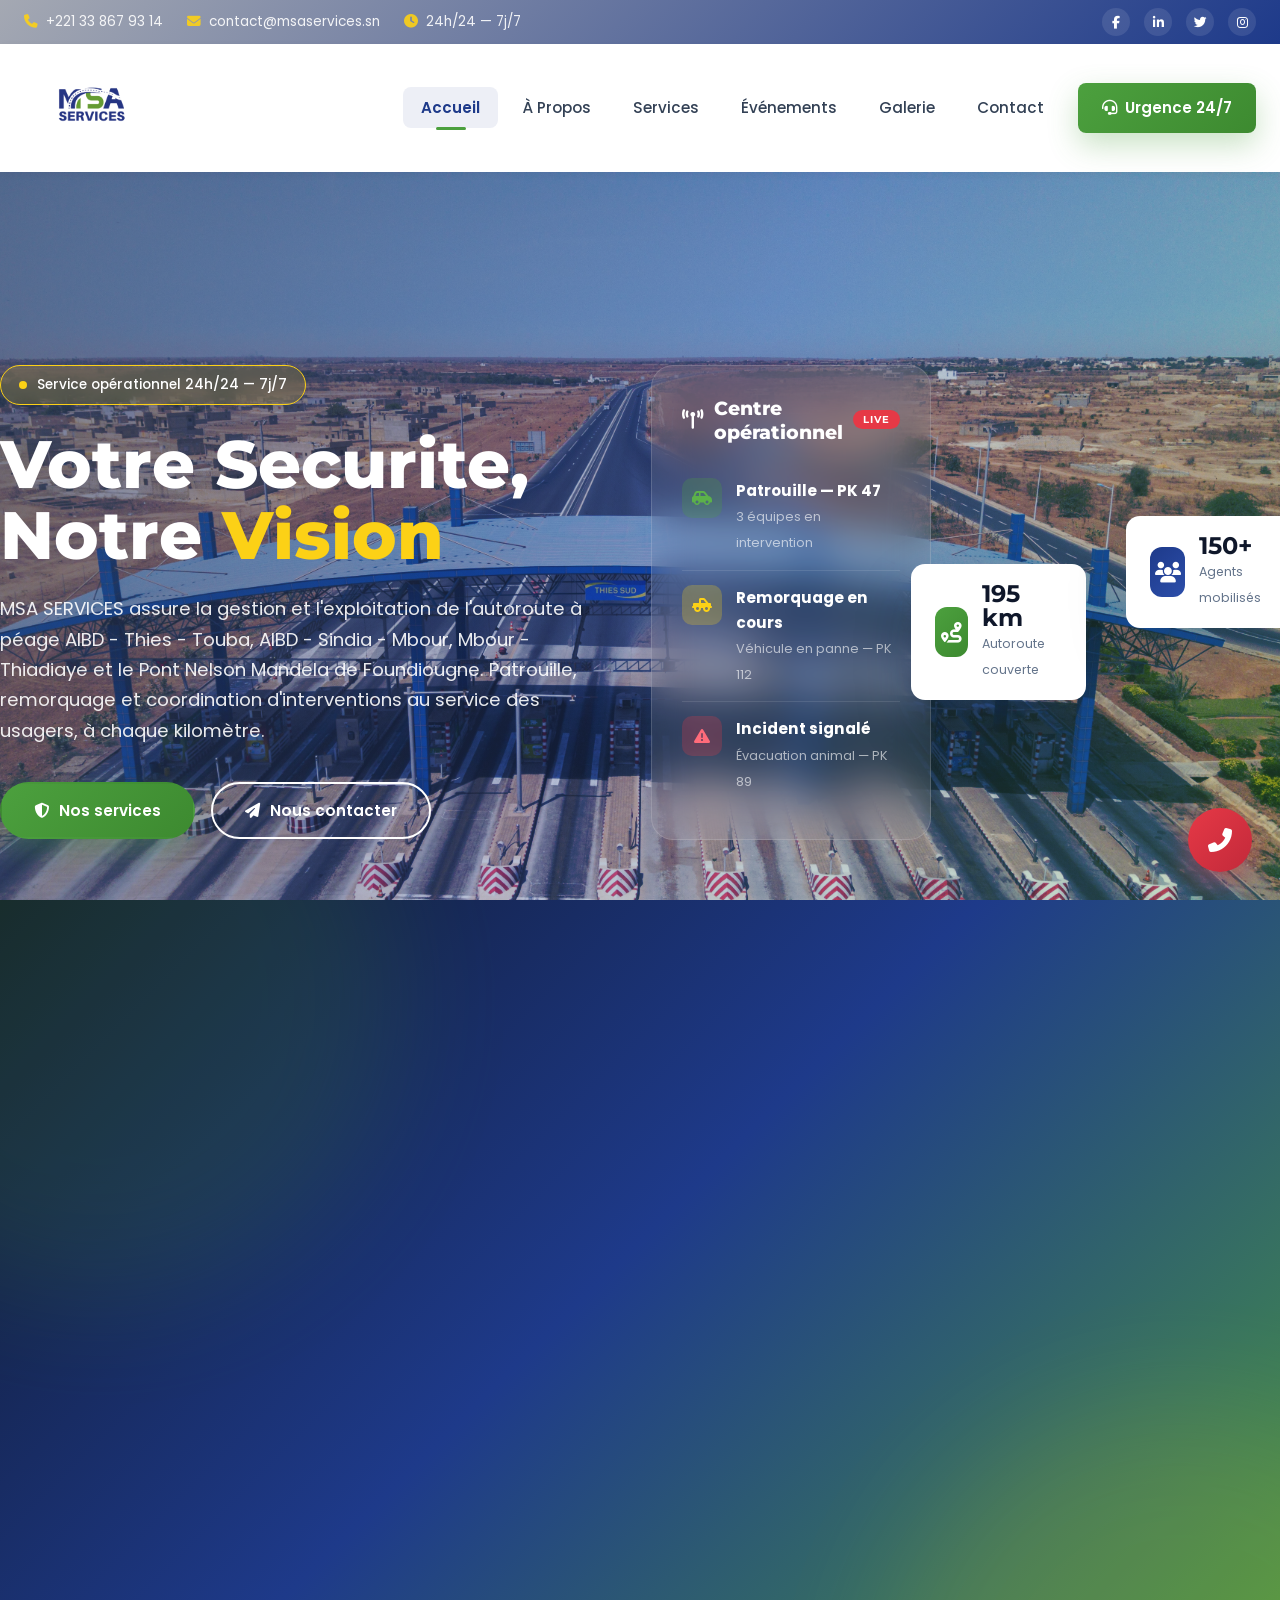
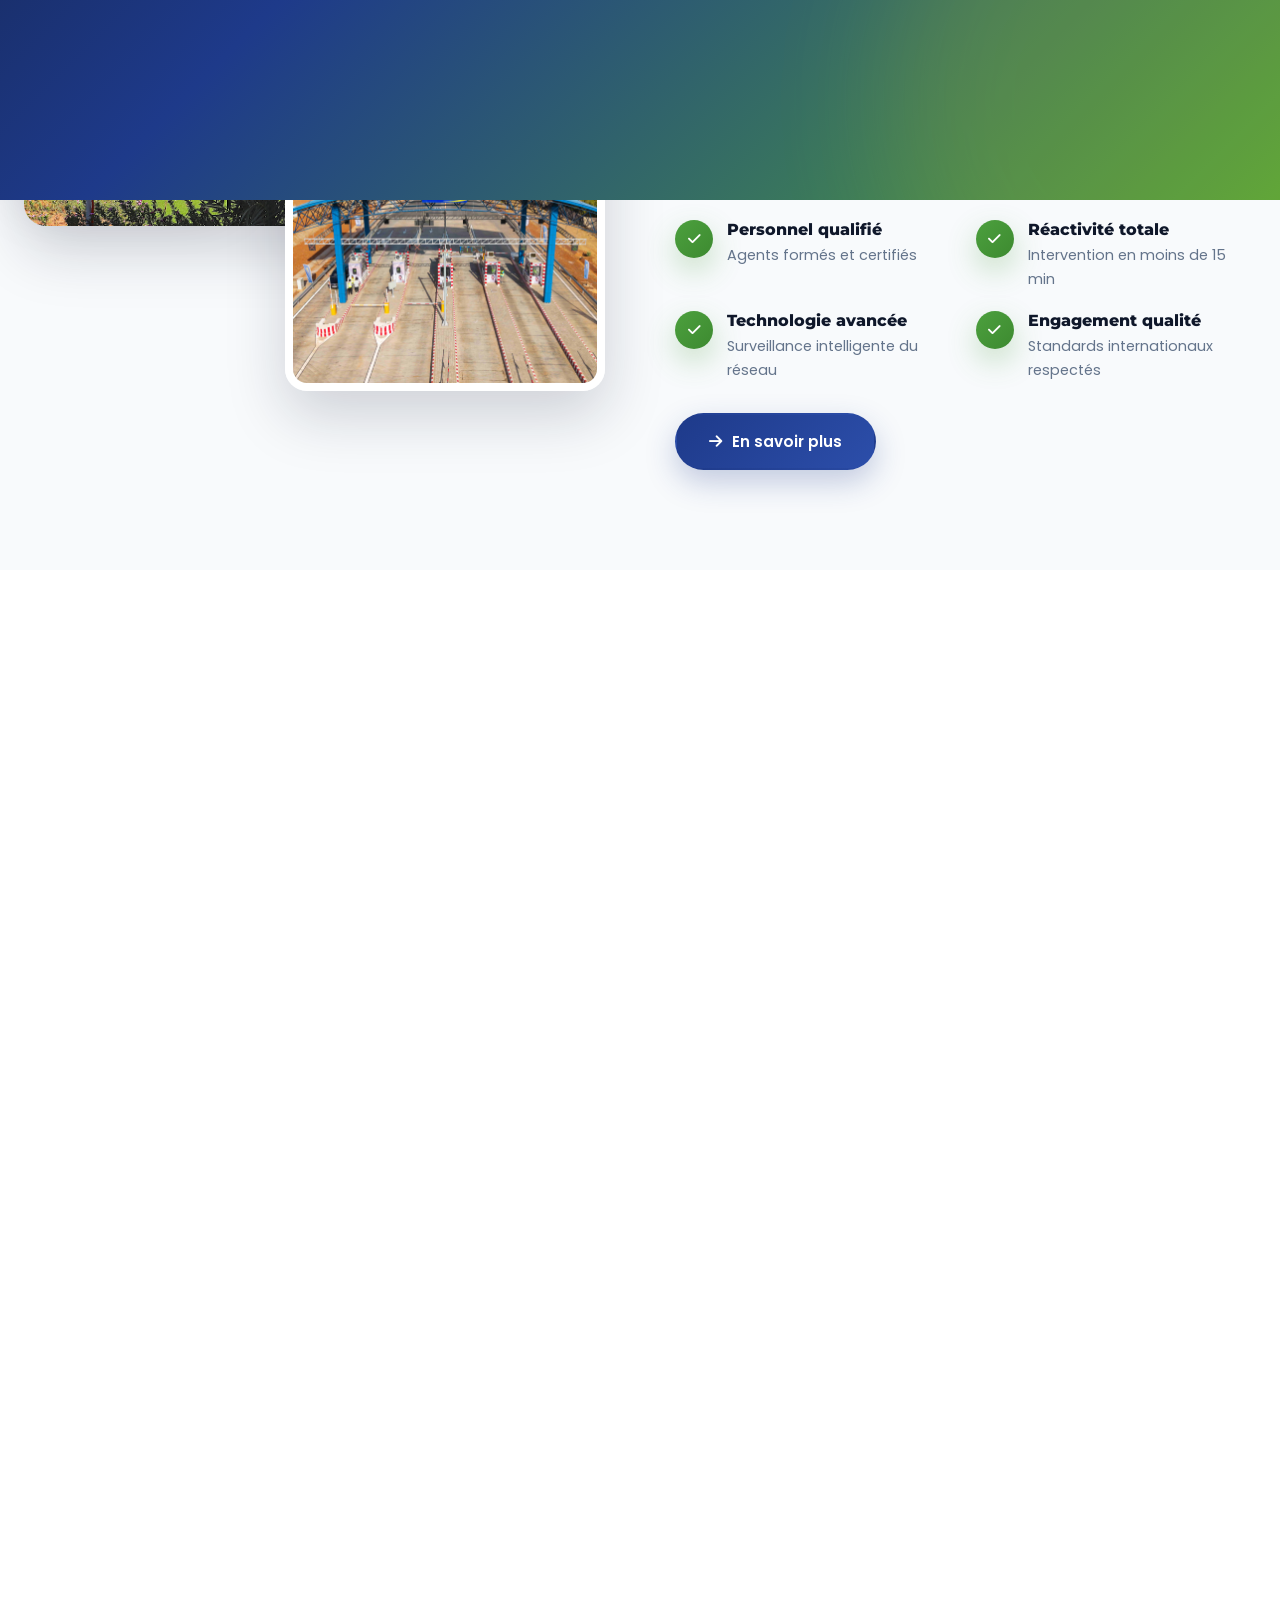
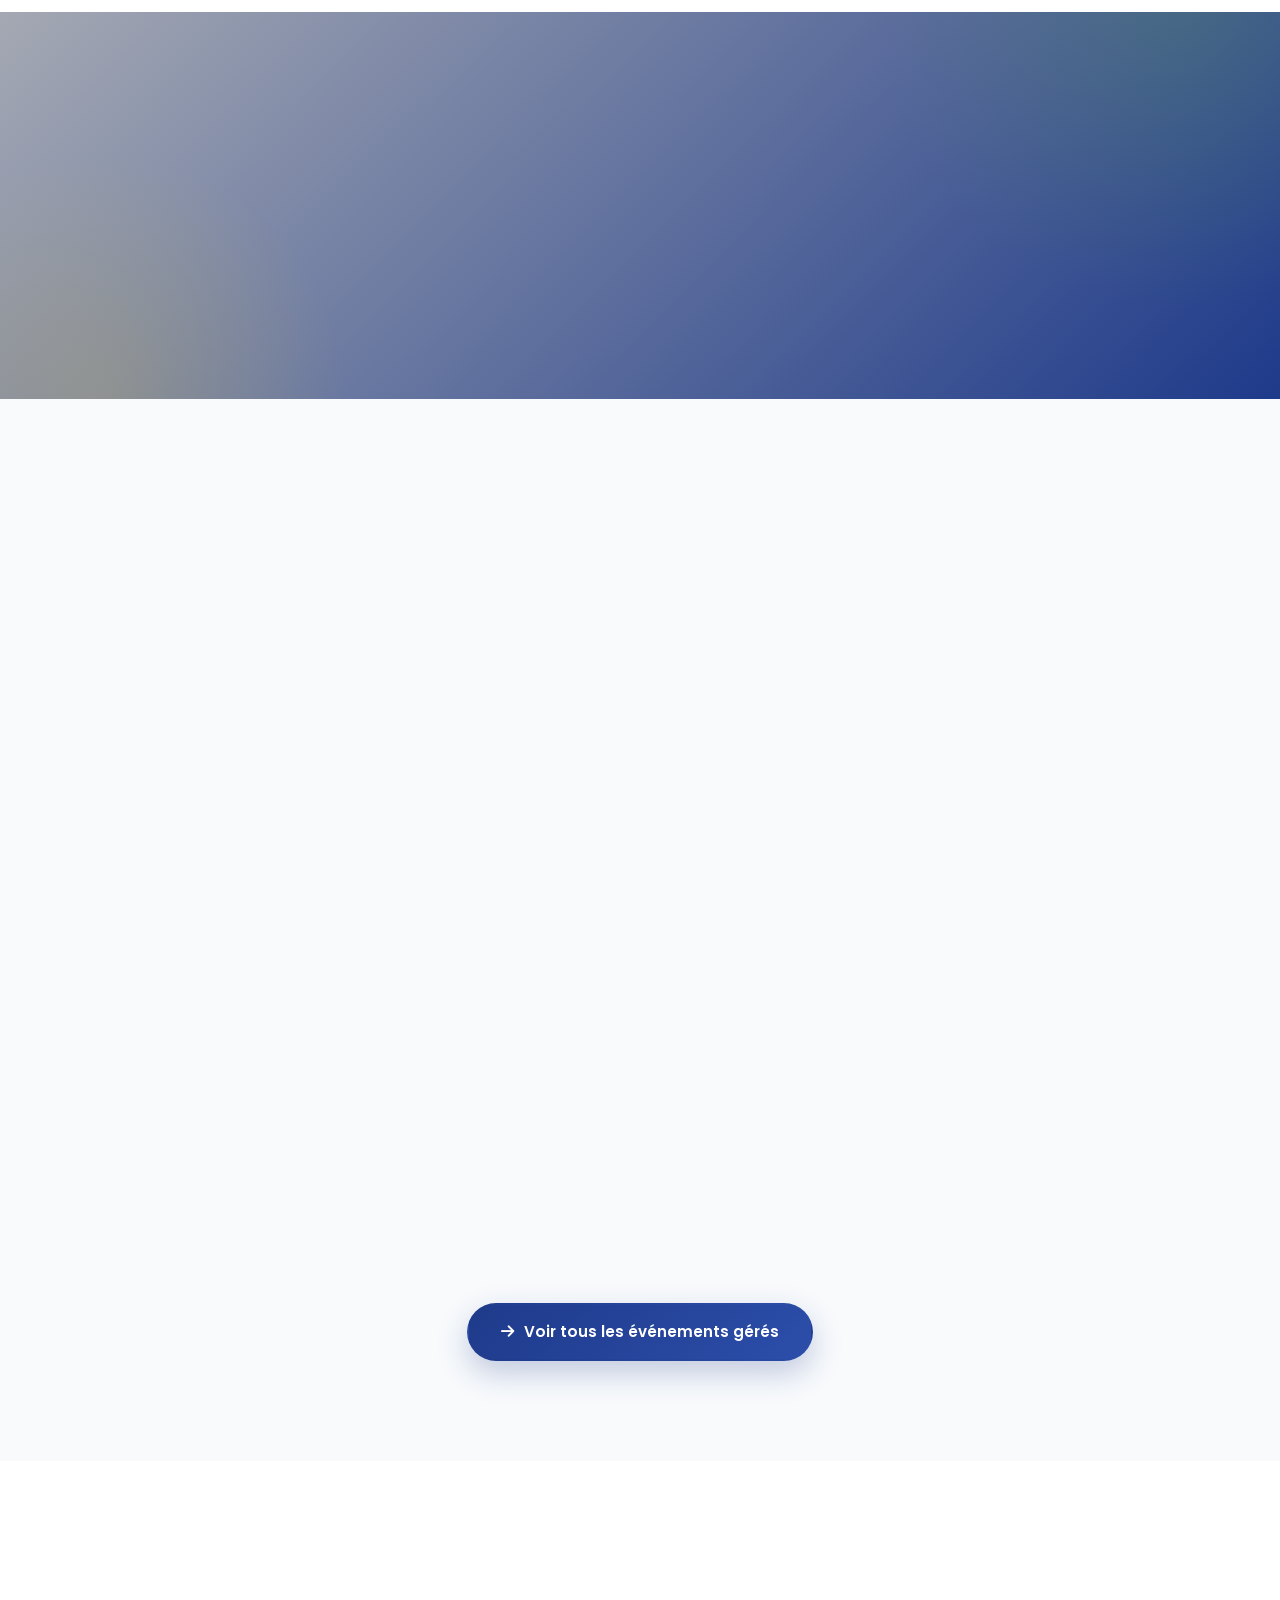
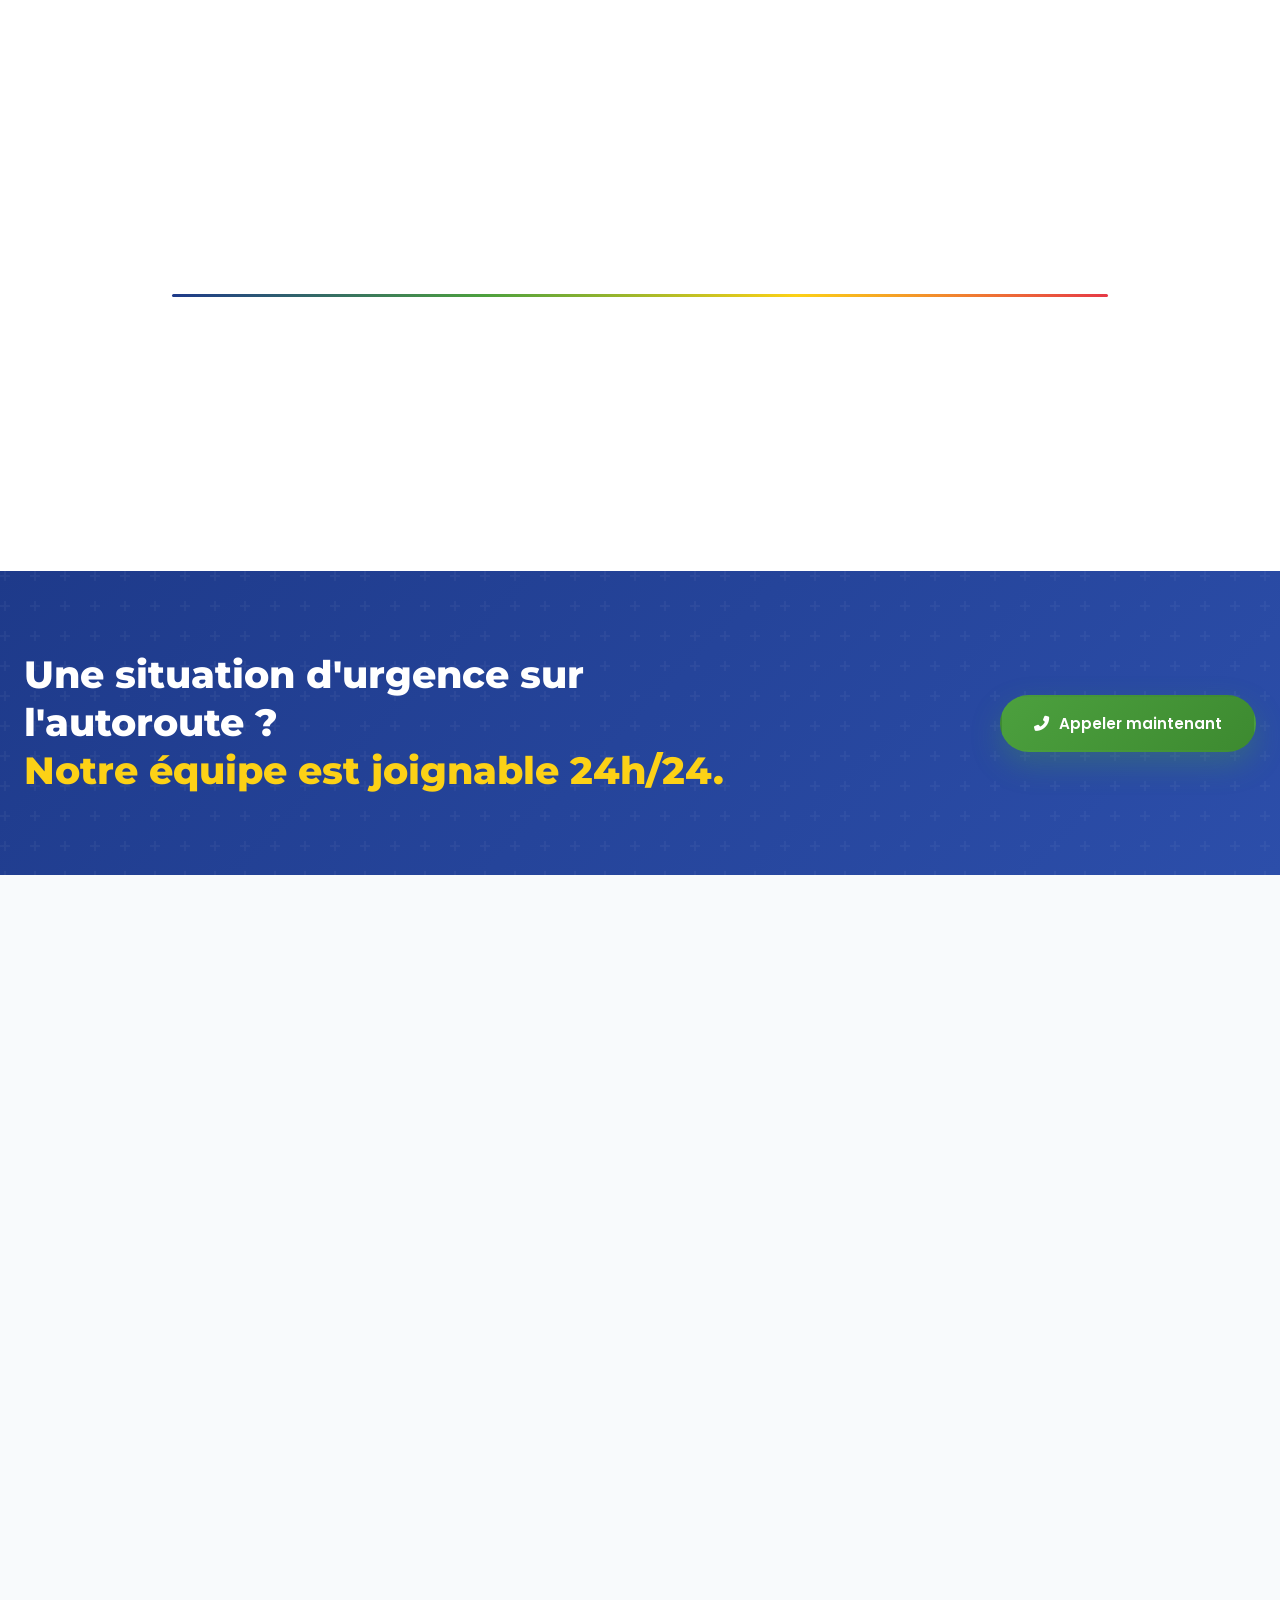
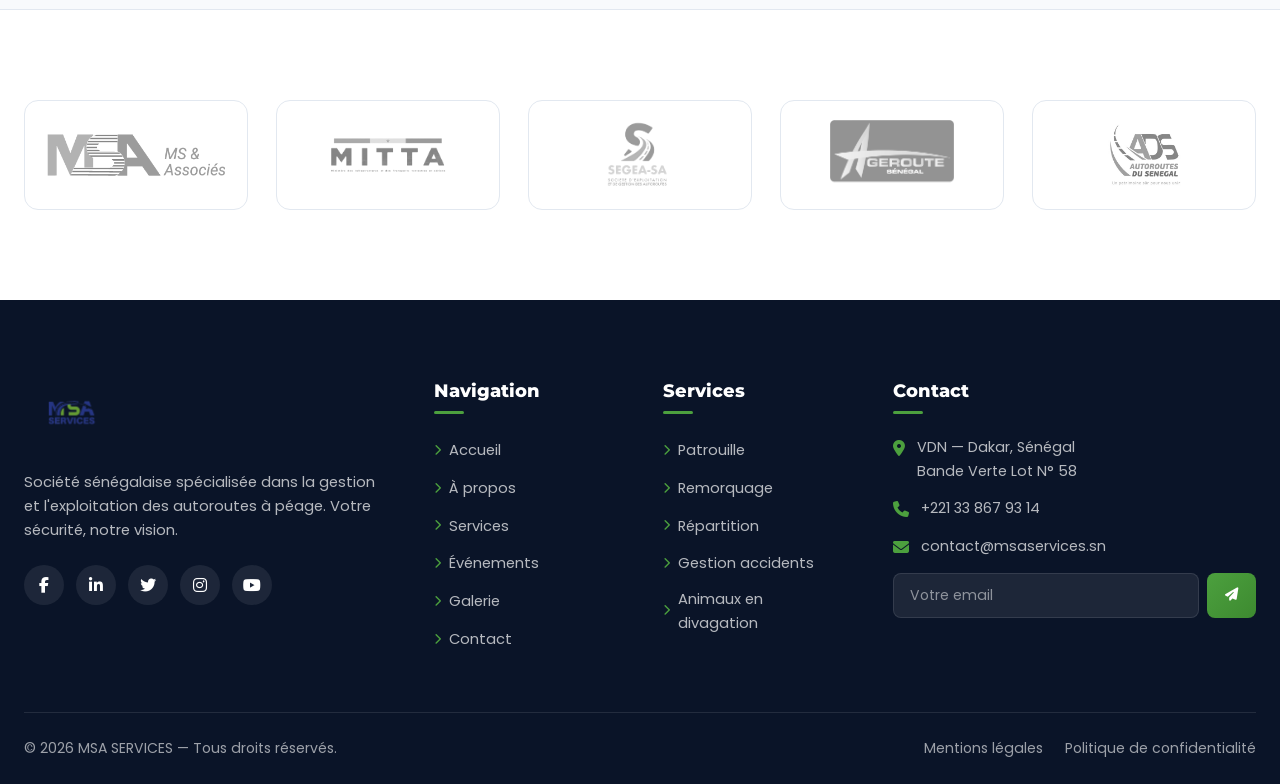
==== commit e855daed: "video" ====
--- a/index.html
+++ b/index.html
@@ -52,6 +52,18 @@
 
 <!-- ===== HERO ===== -->
 <section class="hero">
+  <!-- Vidéo Vimeo en fond du hero -->
+  <div class="hero-video-wrapper">
+    <iframe
+      class="hero-video-iframe"
+      src="https://player.vimeo.com/video/1215177384?background=1&autoplay=1&loop=1&byline=0&title=0&muted=1&controls=0&autopause=0"
+      frameborder="0"
+      allow="autoplay; fullscreen; picture-in-picture"
+      allowfullscreen
+      title="MSA Services — Présentation">
+    </iframe>
+  </div>
+
   <div class="container hero-grid">
     <div class="hero-text">
       <div class="hero-badge">
--- a/css/styles.css
+++ b/css/styles.css
@@ -1241,6 +1241,123 @@
   box-shadow: 0 0 0 3px rgba(30, 58, 138, 0.1);
 }
 .form-group textarea { resize: vertical; min-height: 130px; }
+
+/* ============================================
+   GOOGLE MAPS — Localisation siège
+   ============================================ */
+.location-map {
+  background: var(--white);
+  padding: 100px 0;
+}
+
+.map-frame {
+  position: relative;
+  border-radius: var(--radius-lg);
+  overflow: hidden;
+  box-shadow: var(--shadow-lg);
+  border: 1px solid var(--gray-100);
+  background: var(--gray-100);
+}
+
+.map-frame iframe {
+  display: block;
+  width: 100%;
+  height: 500px;
+  border: 0;
+  filter: saturate(1.05);
+  transition: filter 0.4s;
+}
+
+.map-frame:hover iframe {
+  filter: saturate(1.15);
+}
+
+/* Carte d'info flottante */
+.map-info-card {
+  position: absolute;
+  bottom: 24px;
+  left: 24px;
+  display: flex;
+  gap: 16px;
+  align-items: flex-start;
+  padding: 22px 26px;
+  background: var(--white);
+  border-radius: var(--radius-md);
+  box-shadow: var(--shadow-xl);
+  max-width: 360px;
+  border-left: 5px solid var(--secondary);
+}
+
+.map-info-icon {
+  width: 50px;
+  height: 50px;
+  min-width: 50px;
+  background: var(--grad-primary);
+  border-radius: 12px;
+  display: flex;
+  align-items: center;
+  justify-content: center;
+  color: var(--white);
+  font-size: 1.3rem;
+  box-shadow: var(--shadow-primary);
+}
+
+.map-info-content h4 {
+  font-size: 1.1rem;
+  color: var(--dark);
+  margin-bottom: 6px;
+}
+
+.map-info-content p {
+  color: var(--gray-600);
+  font-size: 0.9rem;
+  margin-bottom: 12px;
+  line-height: 1.5;
+}
+
+.map-info-link {
+  display: inline-flex;
+  align-items: center;
+  gap: 8px;
+  padding: 8px 16px;
+  background: var(--grad-secondary);
+  color: var(--white);
+  font-size: 0.85rem;
+  font-weight: 600;
+  border-radius: 50px;
+  text-decoration: none;
+  transition: var(--transition-fast);
+  box-shadow: var(--shadow-secondary);
+}
+
+.map-info-link:hover {
+  transform: translateY(-2px);
+  box-shadow: 0 12px 30px rgba(76, 160, 62, 0.4);
+}
+
+/* Responsive */
+@media (max-width: 768px) {
+  .location-map { padding: 70px 0; }
+  .map-frame iframe { height: 400px; }
+  .map-info-card {
+    position: relative;
+    bottom: auto;
+    left: auto;
+    margin: -40px 16px 0;
+    max-width: none;
+    border-radius: var(--radius-md);
+    z-index: 2;
+  }
+}
+
+@media (max-width: 480px) {
+  .map-frame iframe { height: 320px; }
+  .map-info-card {
+    flex-direction: column;
+    gap: 12px;
+    padding: 18px 20px;
+  }
+}
 
 /* ============================================
    FAQ
@@ -1993,4 +2110,77 @@
   .about-images { height: 400px; }
   .hero-floating-stat { display: none; }
   .cta-band-inner { flex-direction: column; text-align: center; }
-}+}
+
+/* ============================================
+   HERO VIDEO BACKGROUND (Vimeo iframe) — Responsive
+   Technique : aspect-ratio + min-width/min-height 100%
+   Garantit un remplissage propre sur tous les formats (16:9, 4:3, portrait, ultra-wide)
+   ============================================ */
+.hero {
+  position: relative;
+  overflow: hidden;
+}
+
+.hero-video-wrapper {
+  position: absolute;
+  inset: 0;                     /* top:0 right:0 bottom:0 left:0 */
+  overflow: hidden;
+  z-index: 0;
+  pointer-events: none;
+}
+
+.hero-video-iframe {
+  position: absolute;
+  top: 50%;
+  left: 50%;
+  transform: translate(-50%, -50%);
+  width: 100%;
+  height: 100%;
+  min-width: 100%;
+  min-height: 100%;
+  aspect-ratio: 16 / 9;         /* Maintient les proportions 16:9 partout */
+  border: 0;
+  pointer-events: none;
+}
+
+/* Fallback pour anciens navigateurs sans support aspect-ratio */
+@supports not (aspect-ratio: 16 / 9) {
+  .hero-video-iframe {
+    width: 177.78vh;            /* 100vh * 16/9 */
+    height: 100vh;
+    min-width: 100vw;
+    min-height: 56.25vw;        /* 100vw * 9/16 */
+  }
+}
+
+/* Overlay sombre AU-DESSUS de la vidéo */
+.hero::before {
+  z-index: 1 !important;
+}
+
+/* Vague blanche AU-DESSUS de la vidéo */
+.hero::after {
+  z-index: 3 !important;
+}
+
+/* Contenu du hero au-dessus de l'overlay */
+.hero-grid,
+.hero-text,
+.hero-visual,
+.hero-badge,
+.hero h1,
+.hero p,
+.hero-buttons,
+.hero-card-main,
+.hero-floating-stat {
+  position: relative;
+  z-index: 2;
+}
+
+/* Sur mobile, on cache la vidéo (économie données/batterie) */
+@media (max-width: 768px) {
+  .hero-video-wrapper {
+    display: none;
+  }
+}
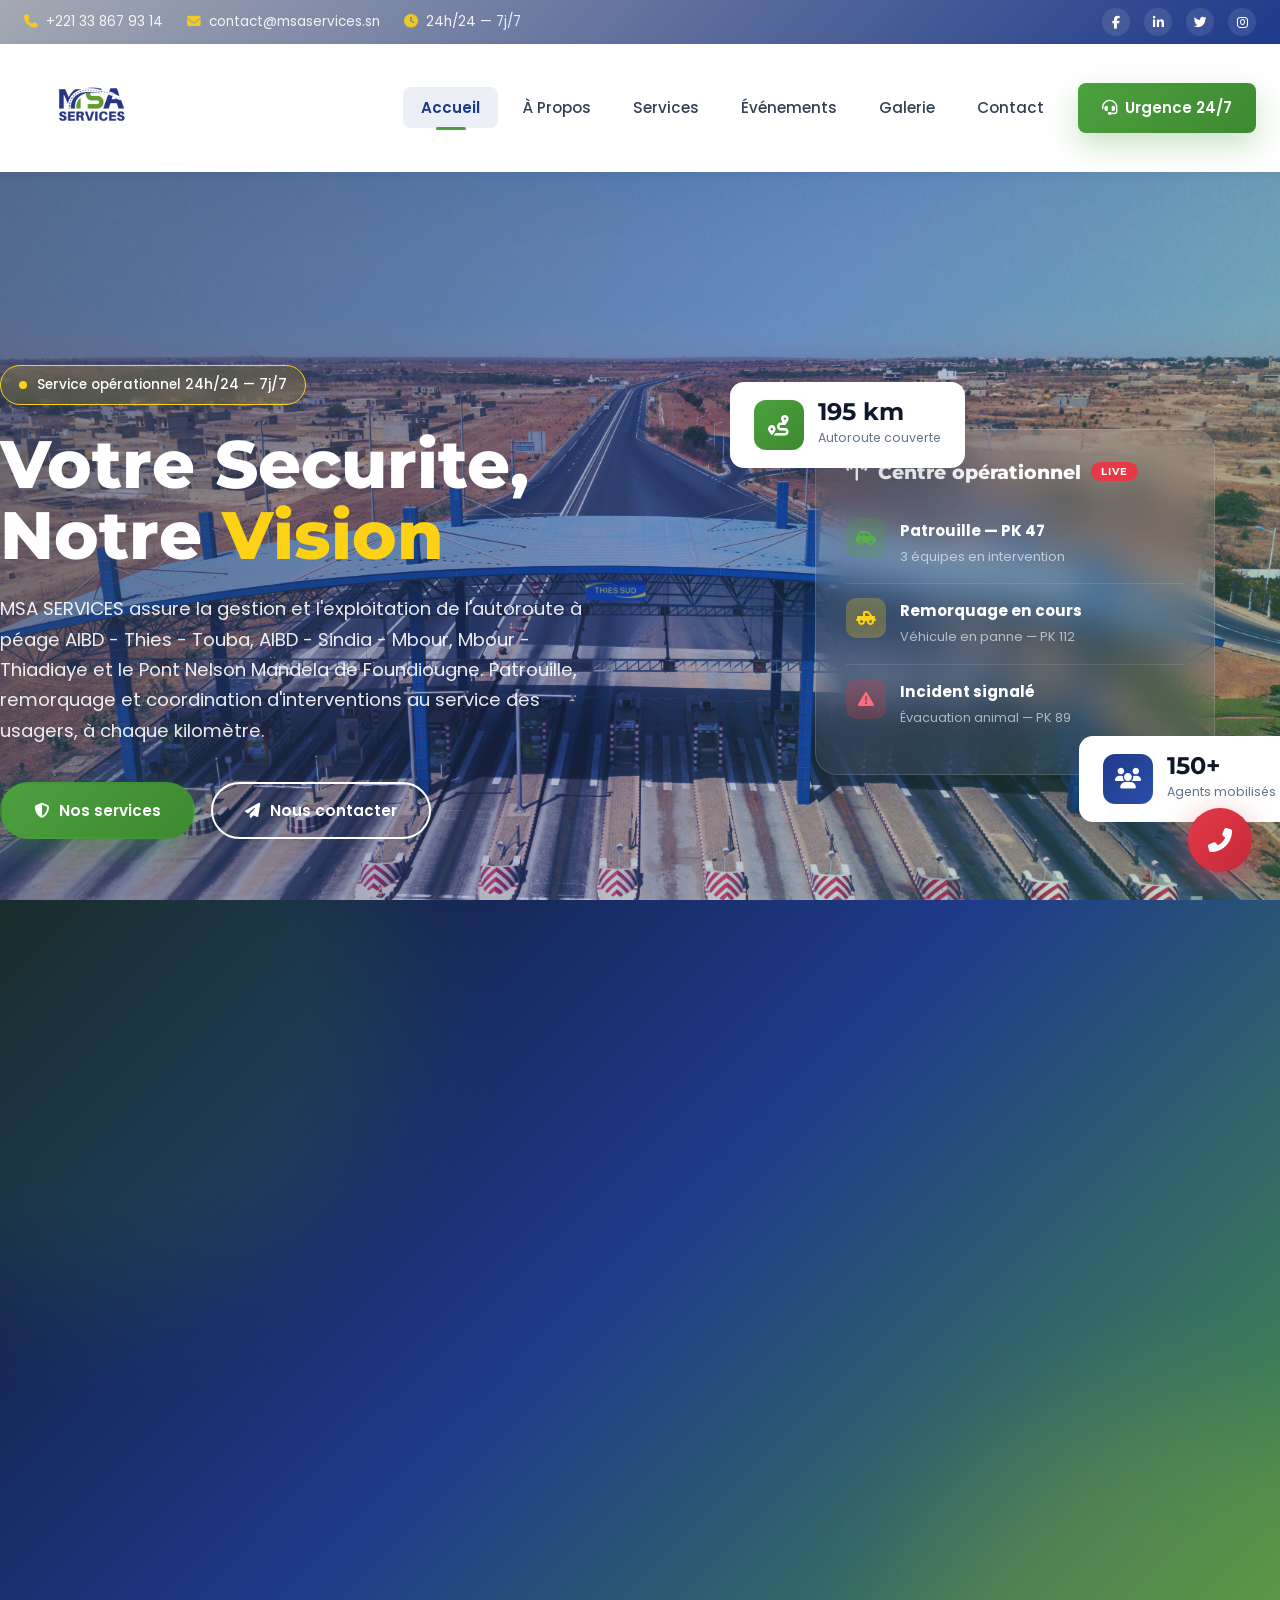
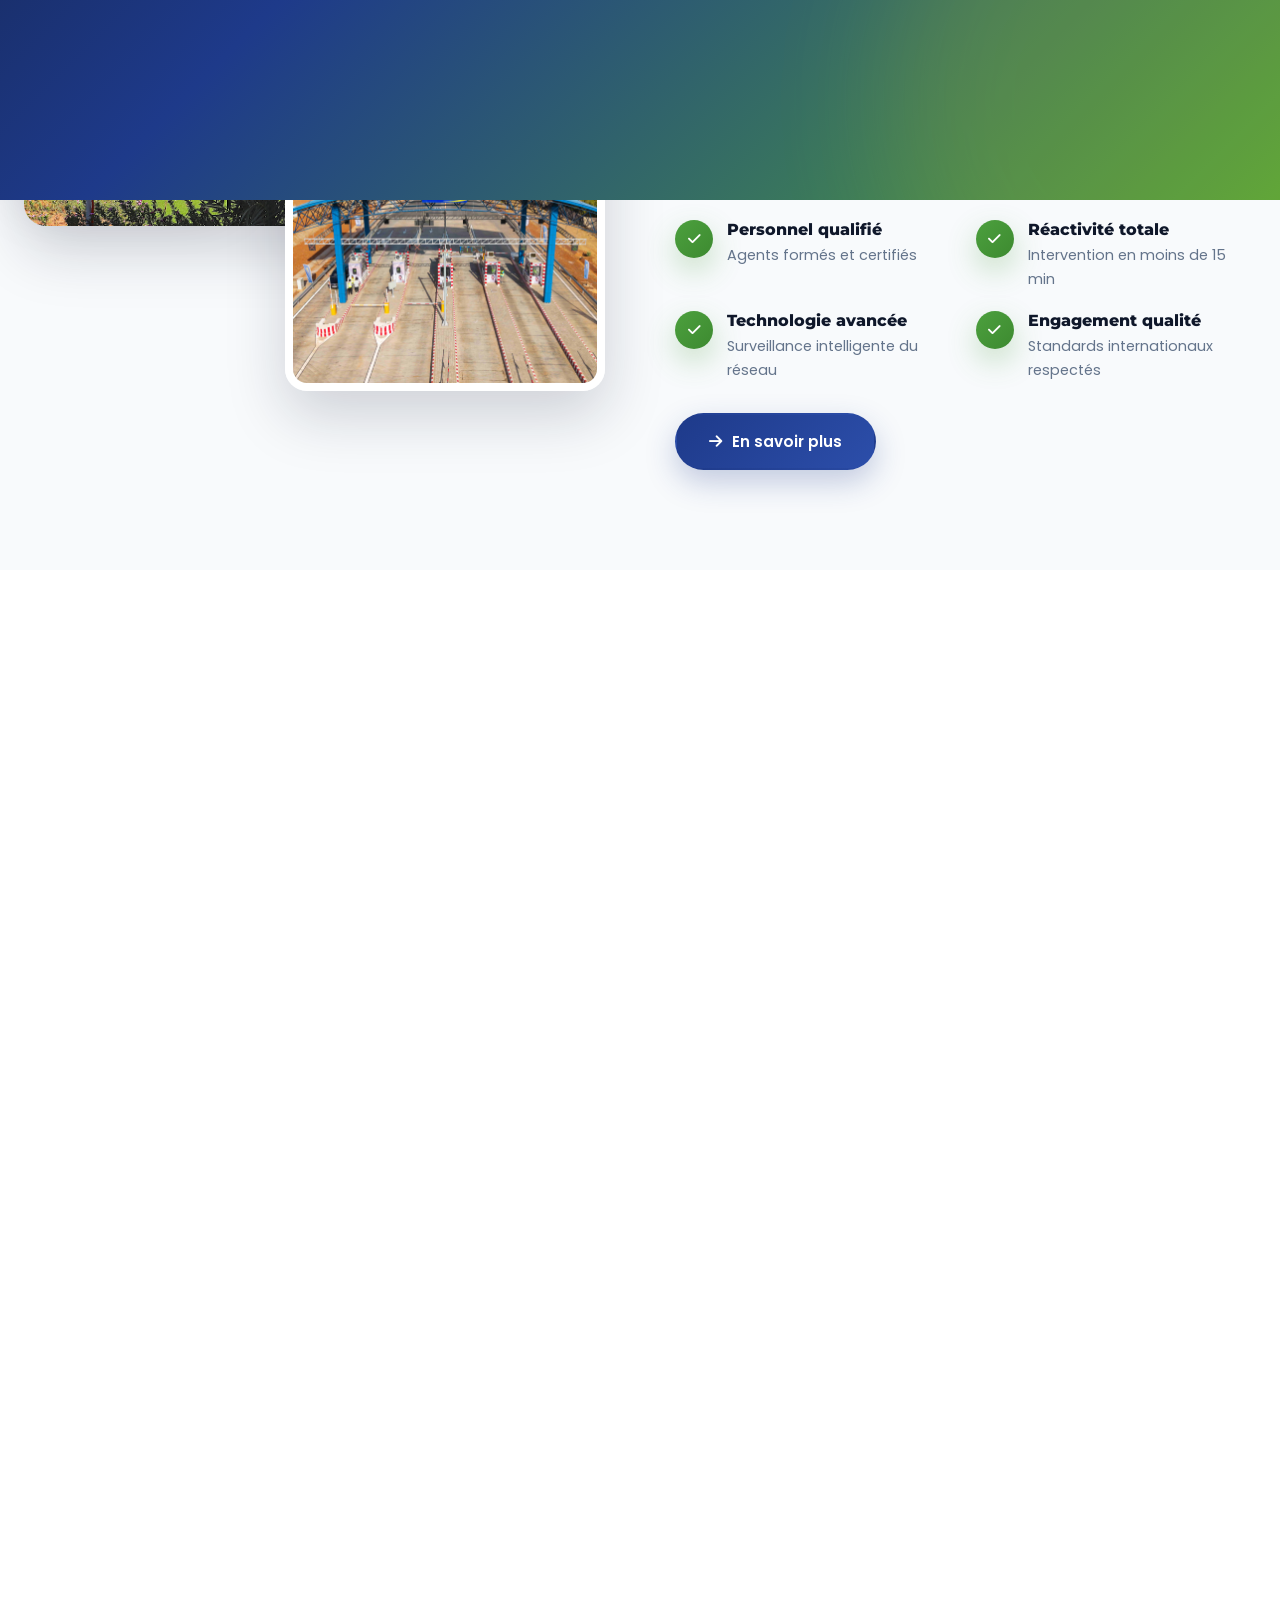
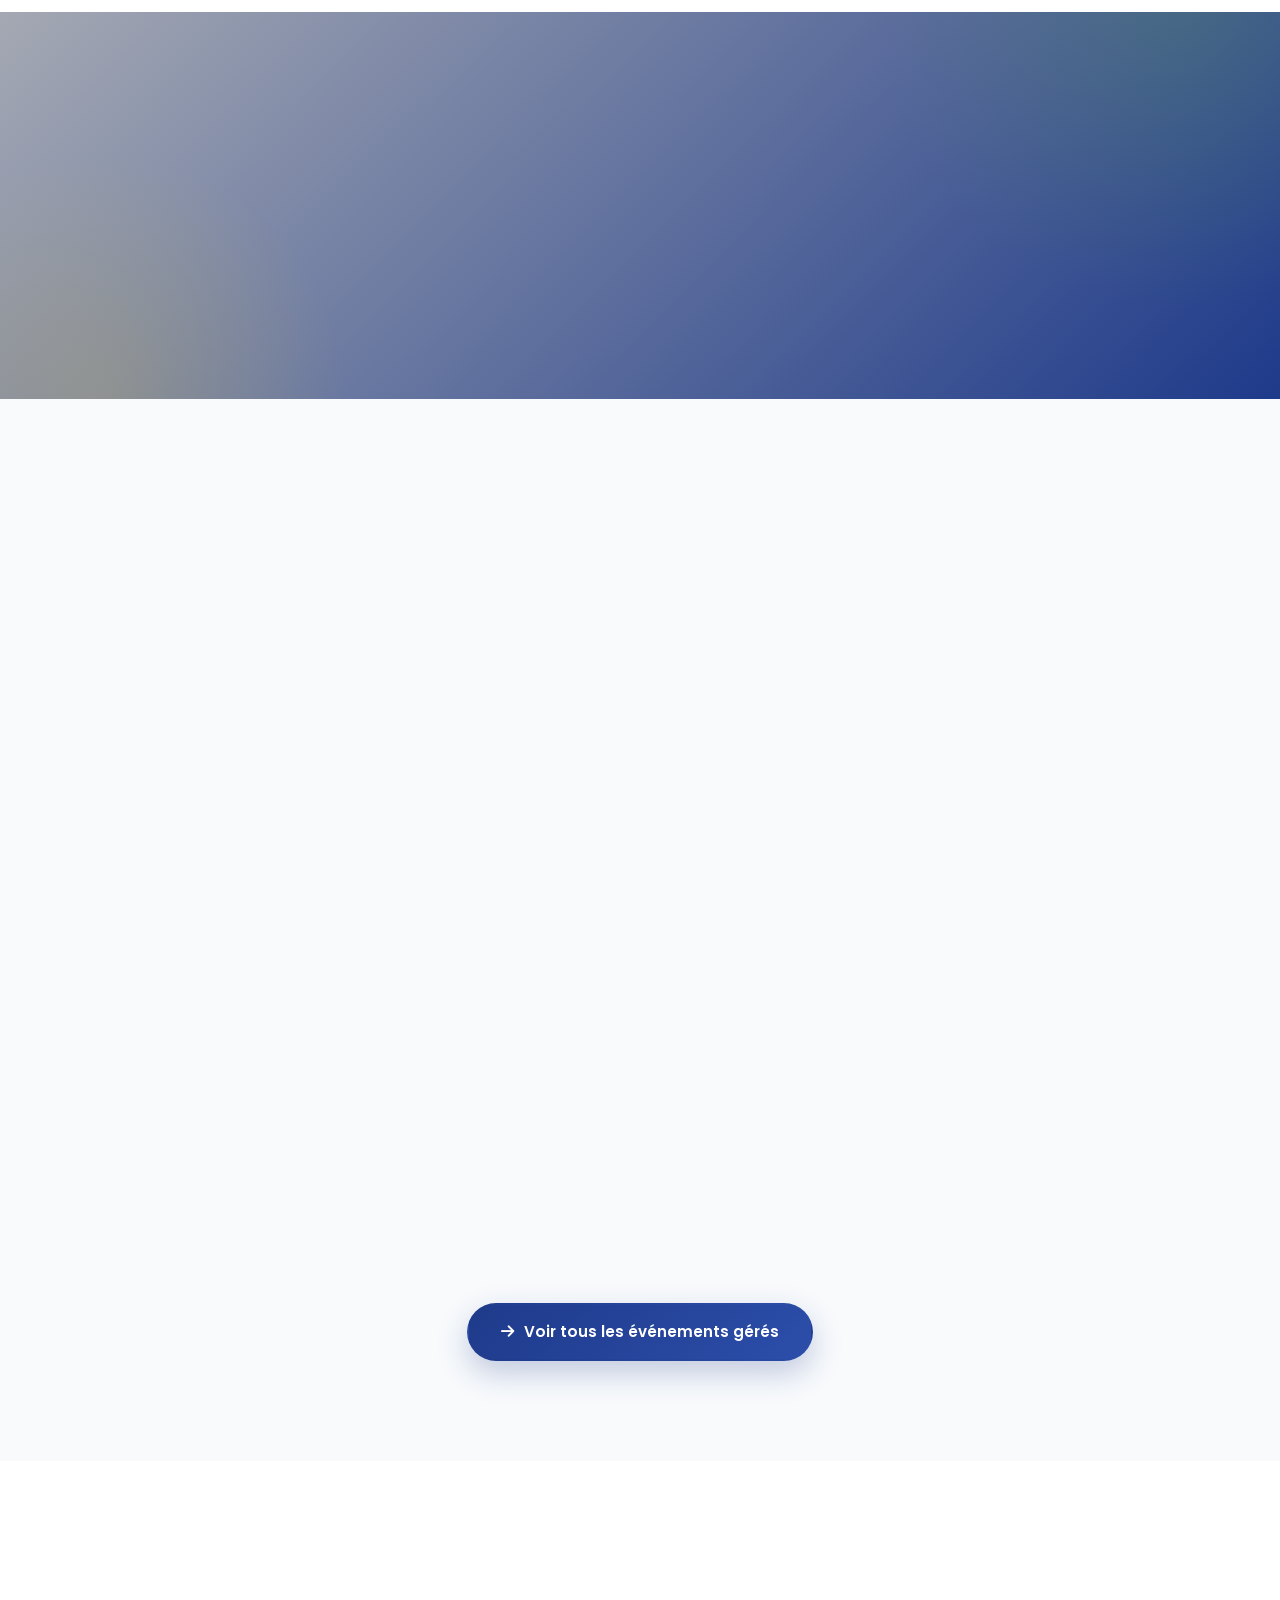
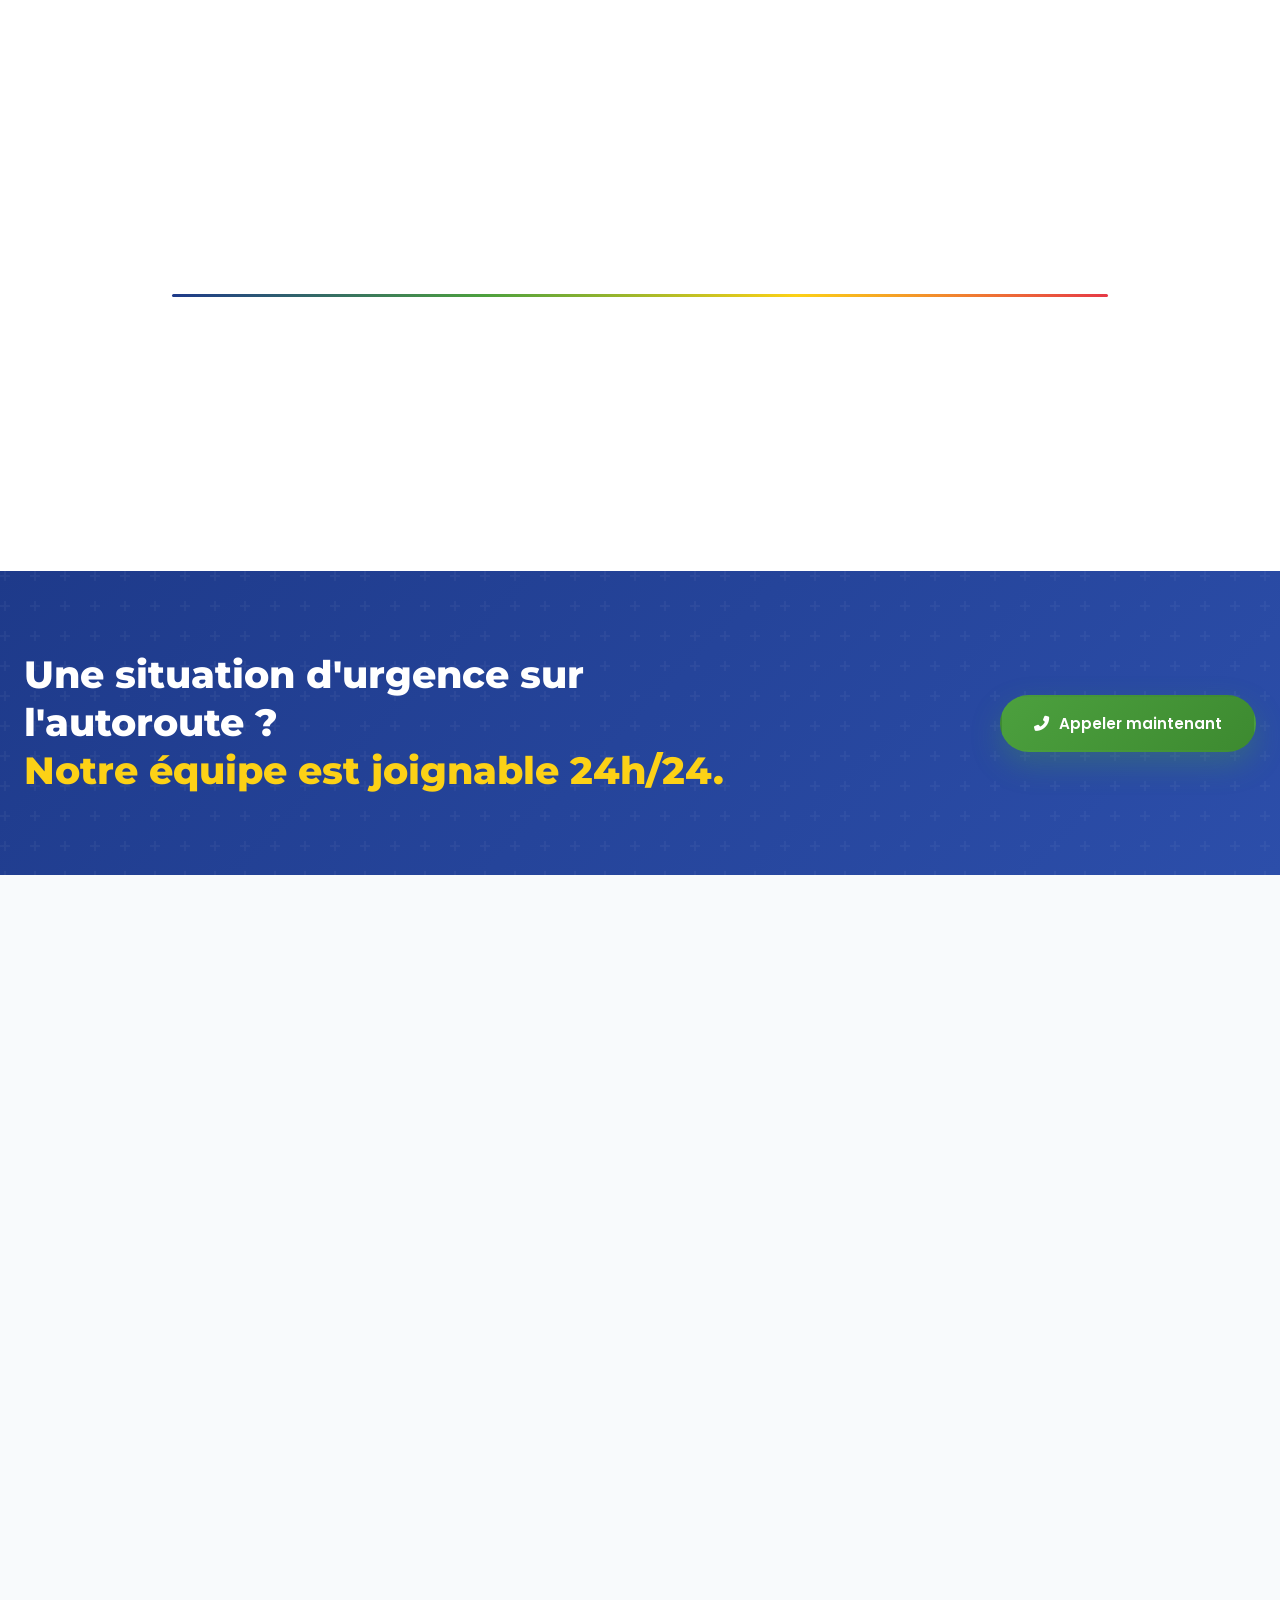
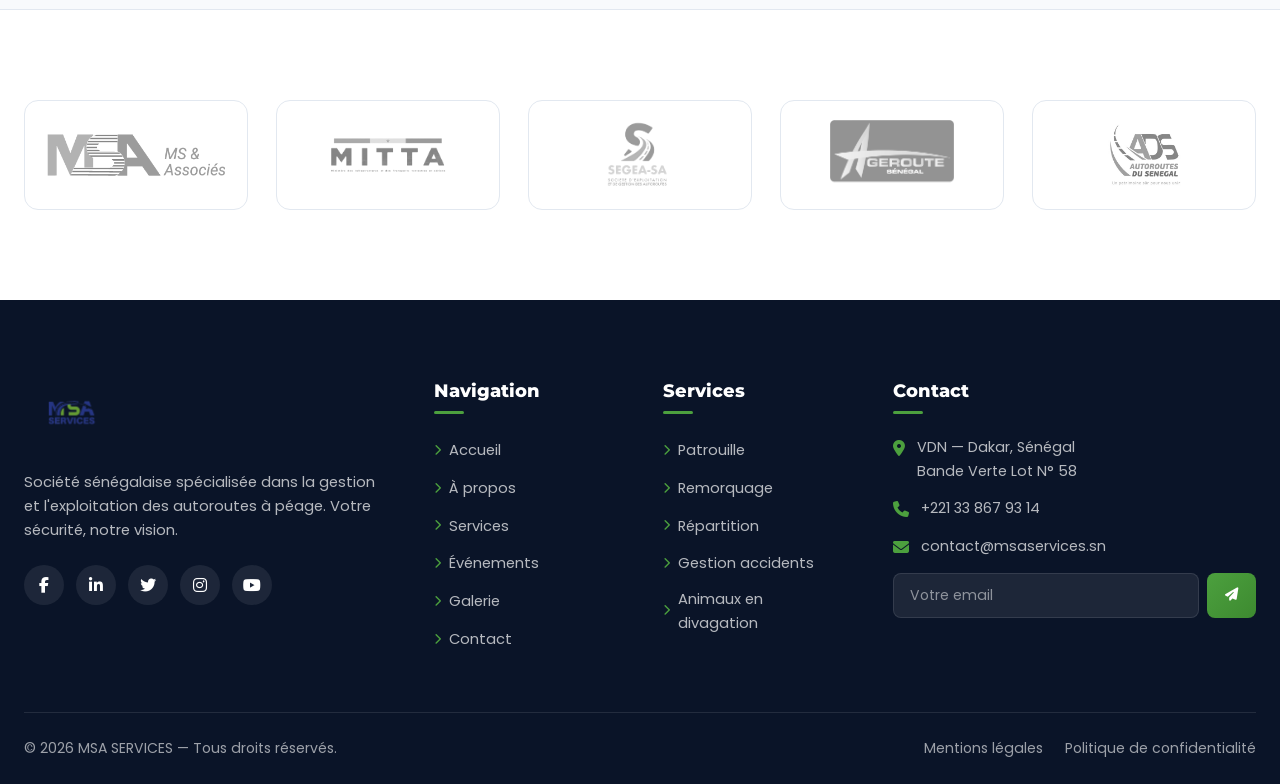
==== commit 2fec36e6: "video" ====
--- a/index.html
+++ b/index.html
@@ -52,18 +52,6 @@
 
 <!-- ===== HERO ===== -->
 <section class="hero">
-  <!-- Vidéo Vimeo en fond du hero -->
-  <div class="hero-video-wrapper">
-    <iframe
-      class="hero-video-iframe"
-      src="https://player.vimeo.com/video/1215177384?background=1&autoplay=1&loop=1&byline=0&title=0&muted=1&controls=0&autopause=0"
-      frameborder="0"
-      allow="autoplay; fullscreen; picture-in-picture"
-      allowfullscreen
-      title="MSA Services — Présentation">
-    </iframe>
-  </div>
-
   <div class="container hero-grid">
     <div class="hero-text">
       <div class="hero-badge">
--- a/css/styles.css
+++ b/css/styles.css
@@ -2110,77 +2110,4 @@
   .about-images { height: 400px; }
   .hero-floating-stat { display: none; }
   .cta-band-inner { flex-direction: column; text-align: center; }
-}
-
-/* ============================================
-   HERO VIDEO BACKGROUND (Vimeo iframe) — Responsive
-   Technique : aspect-ratio + min-width/min-height 100%
-   Garantit un remplissage propre sur tous les formats (16:9, 4:3, portrait, ultra-wide)
-   ============================================ */
-.hero {
-  position: relative;
-  overflow: hidden;
-}
-
-.hero-video-wrapper {
-  position: absolute;
-  inset: 0;                     /* top:0 right:0 bottom:0 left:0 */
-  overflow: hidden;
-  z-index: 0;
-  pointer-events: none;
-}
-
-.hero-video-iframe {
-  position: absolute;
-  top: 50%;
-  left: 50%;
-  transform: translate(-50%, -50%);
-  width: 100%;
-  height: 100%;
-  min-width: 100%;
-  min-height: 100%;
-  aspect-ratio: 16 / 9;         /* Maintient les proportions 16:9 partout */
-  border: 0;
-  pointer-events: none;
-}
-
-/* Fallback pour anciens navigateurs sans support aspect-ratio */
-@supports not (aspect-ratio: 16 / 9) {
-  .hero-video-iframe {
-    width: 177.78vh;            /* 100vh * 16/9 */
-    height: 100vh;
-    min-width: 100vw;
-    min-height: 56.25vw;        /* 100vw * 9/16 */
-  }
-}
-
-/* Overlay sombre AU-DESSUS de la vidéo */
-.hero::before {
-  z-index: 1 !important;
-}
-
-/* Vague blanche AU-DESSUS de la vidéo */
-.hero::after {
-  z-index: 3 !important;
-}
-
-/* Contenu du hero au-dessus de l'overlay */
-.hero-grid,
-.hero-text,
-.hero-visual,
-.hero-badge,
-.hero h1,
-.hero p,
-.hero-buttons,
-.hero-card-main,
-.hero-floating-stat {
-  position: relative;
-  z-index: 2;
-}
-
-/* Sur mobile, on cache la vidéo (économie données/batterie) */
-@media (max-width: 768px) {
-  .hero-video-wrapper {
-    display: none;
-  }
-}
+}
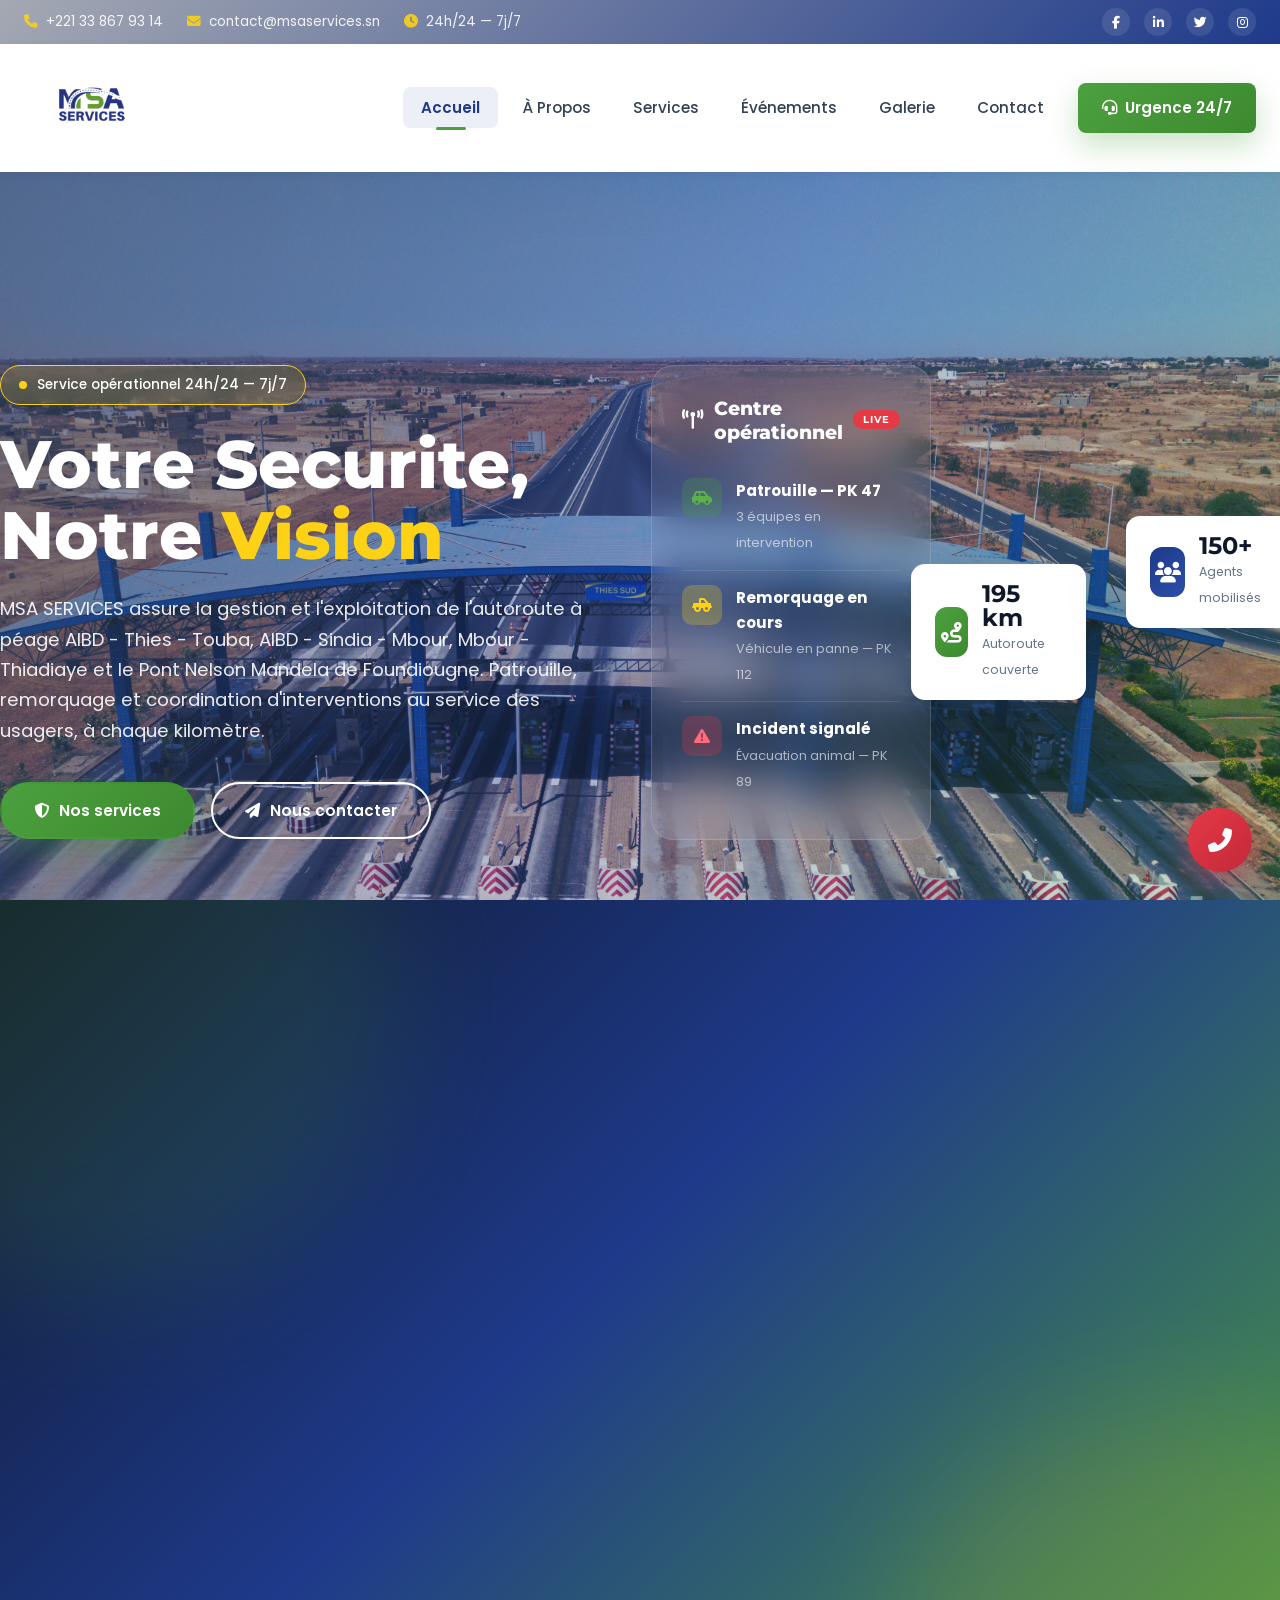
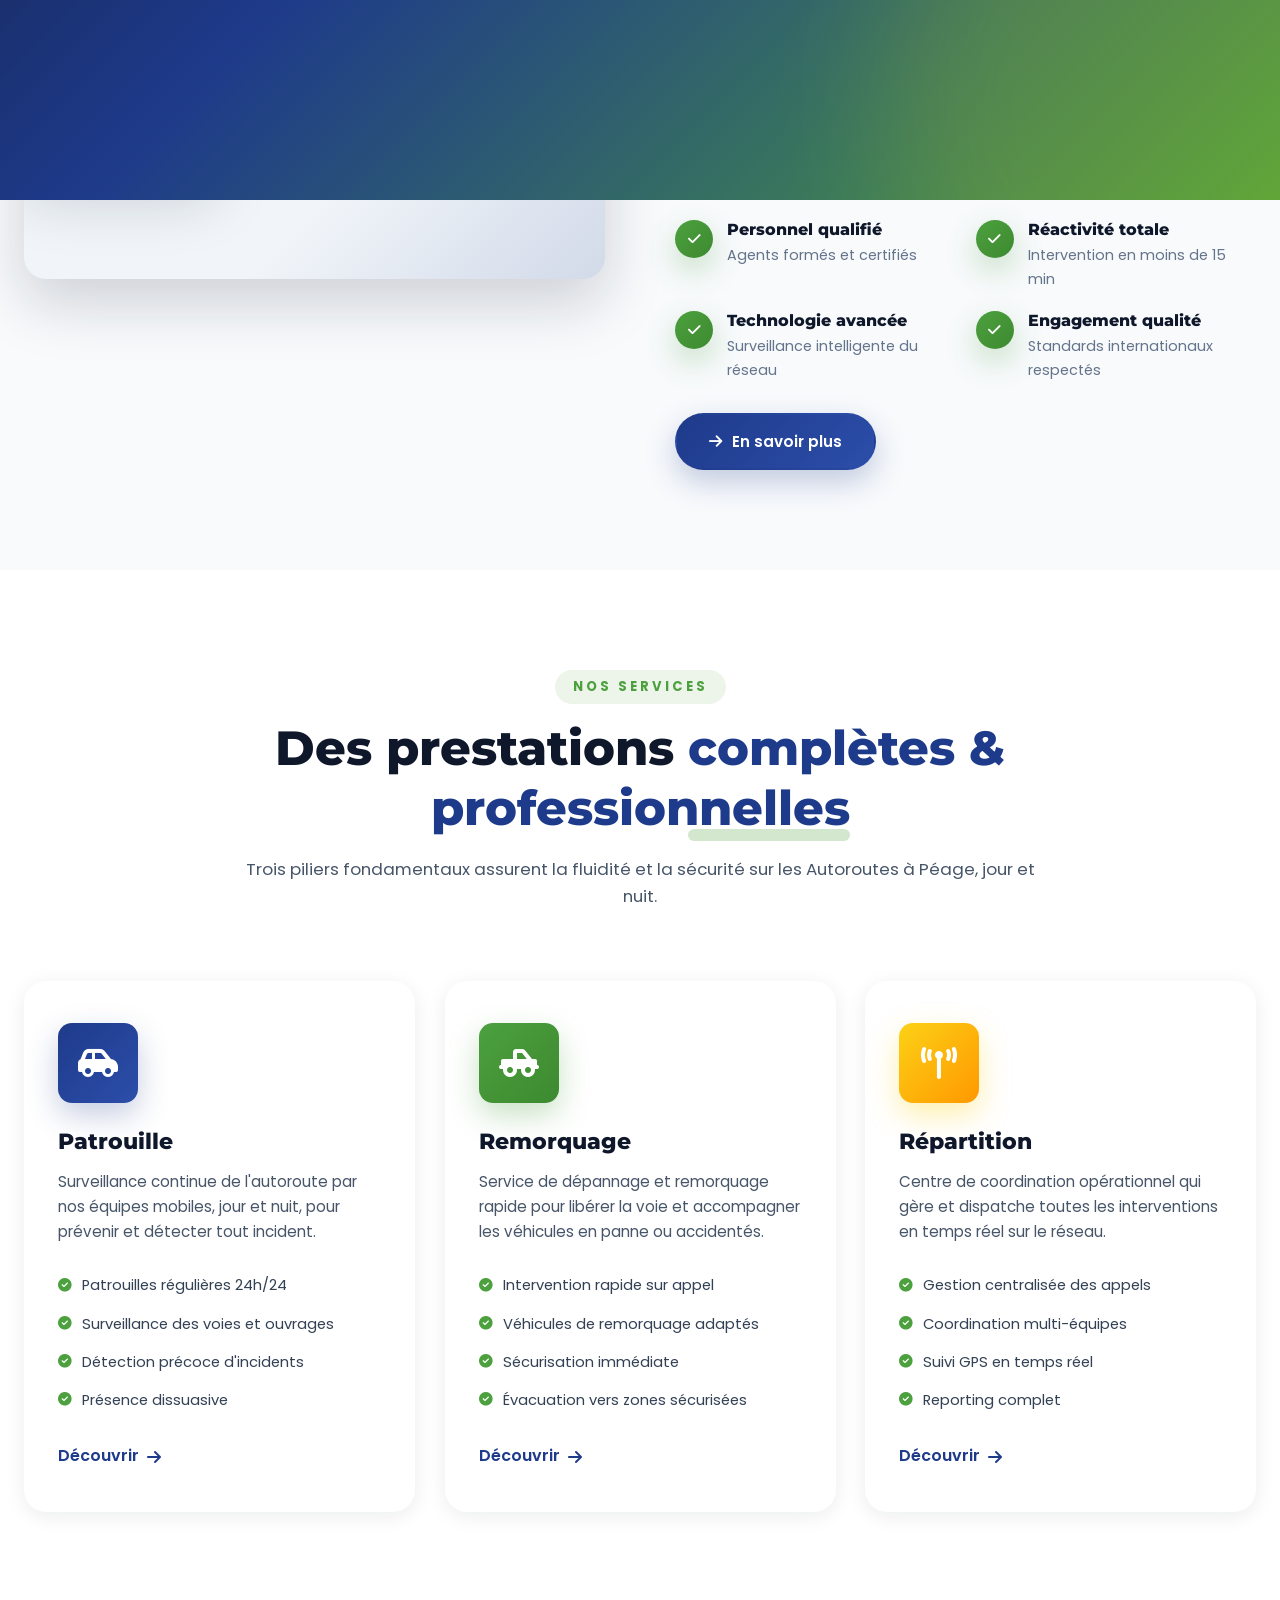
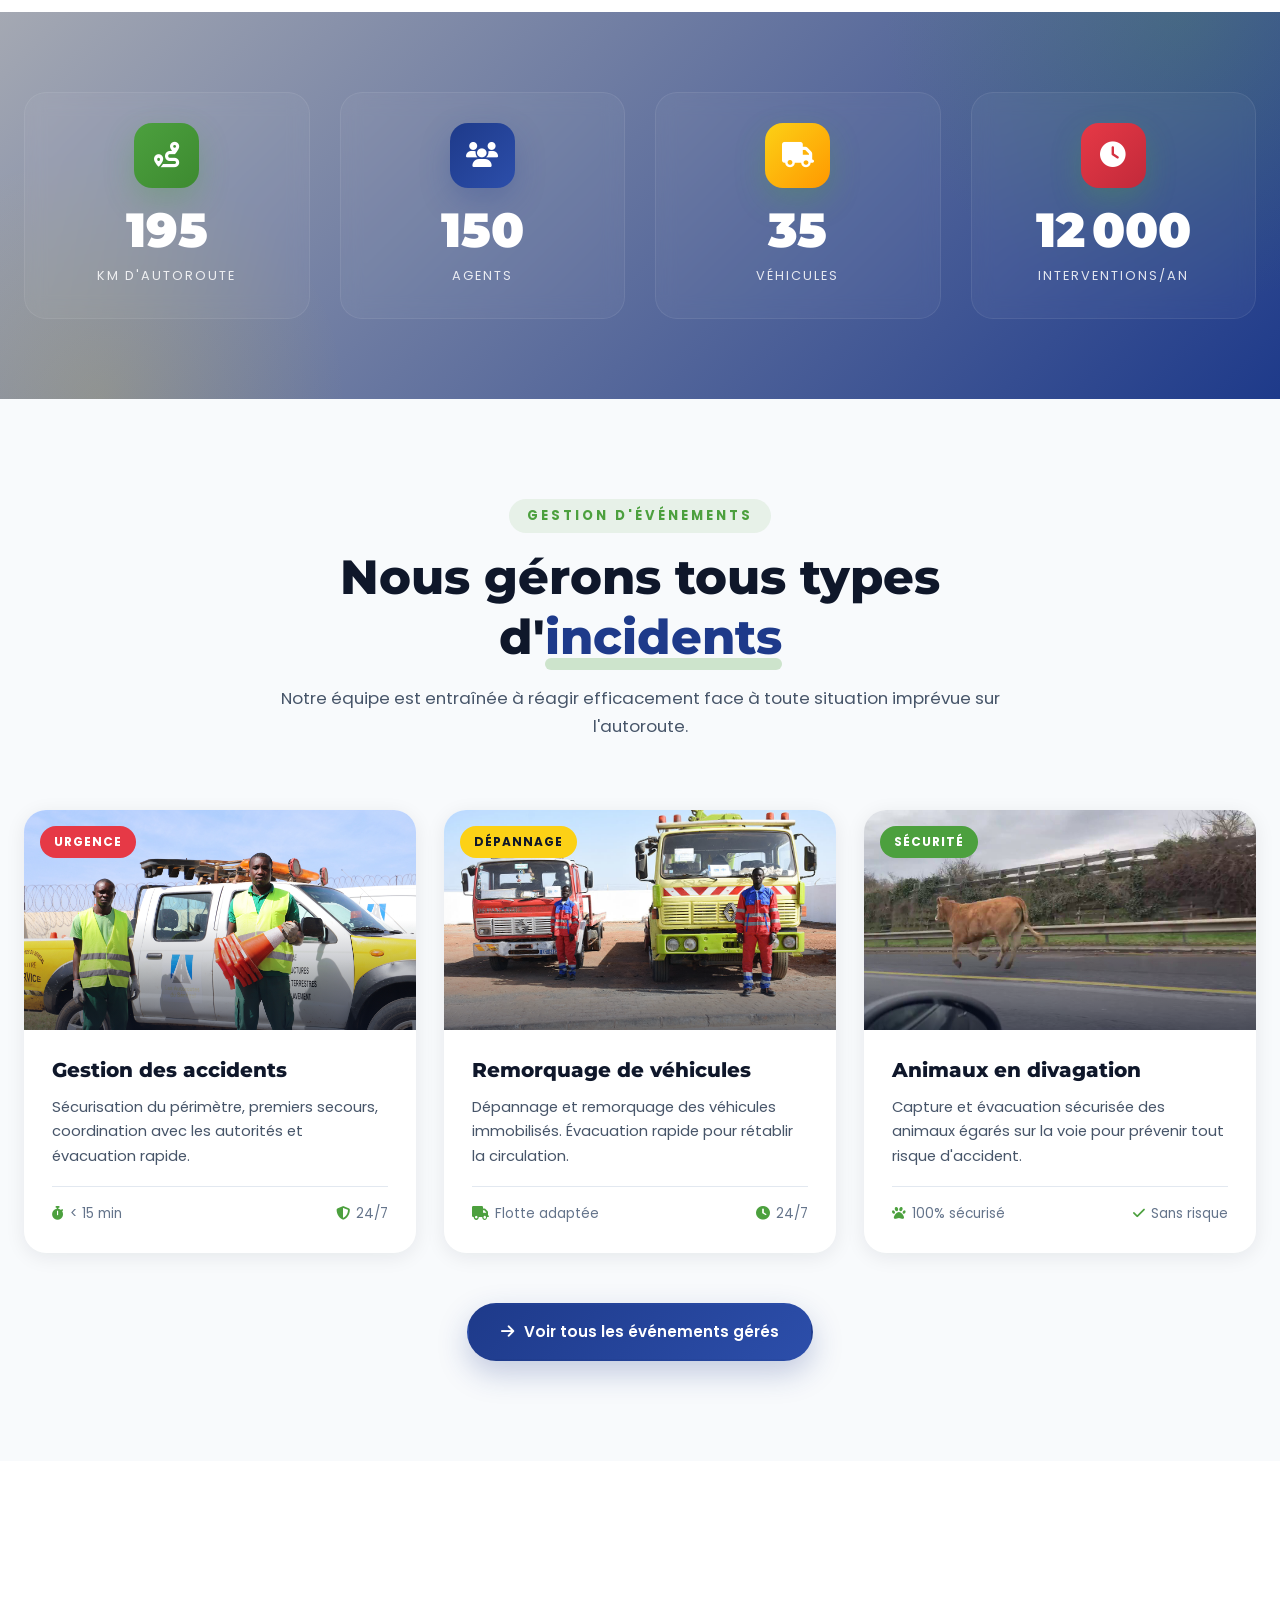
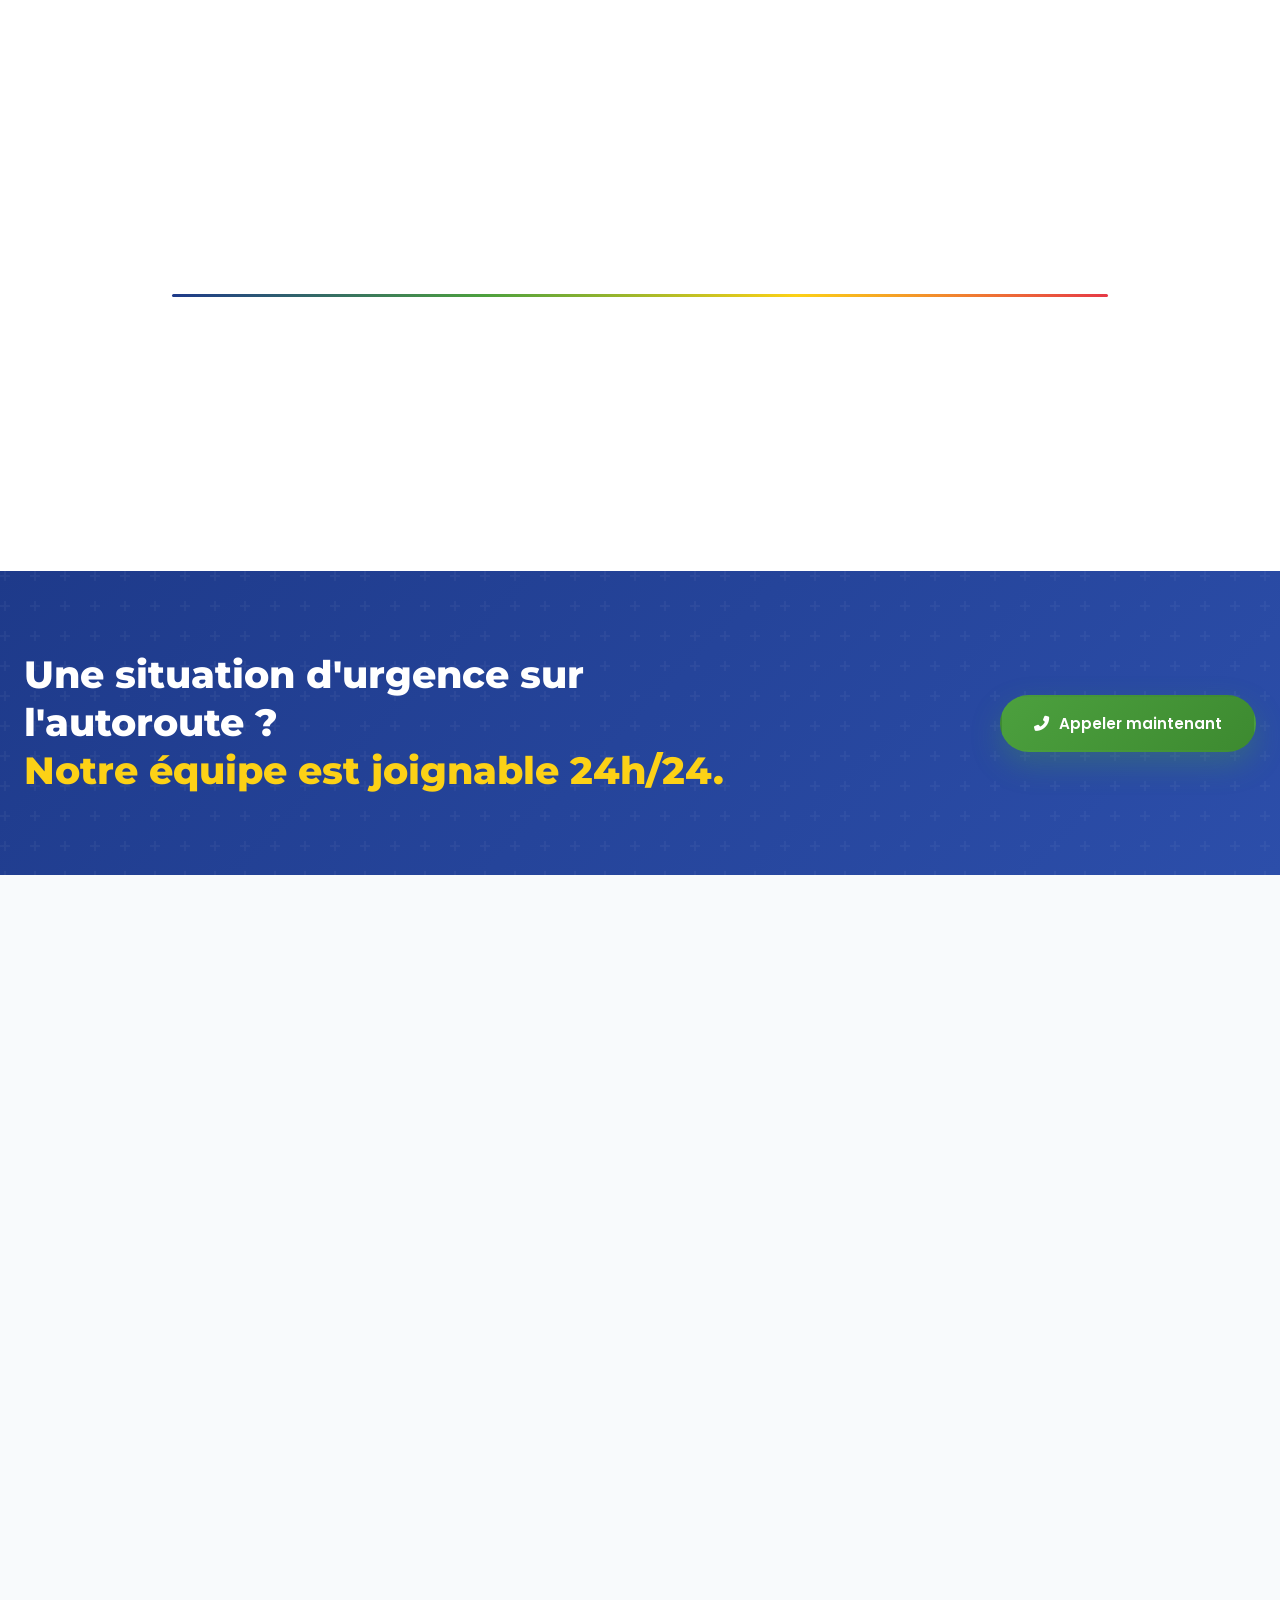
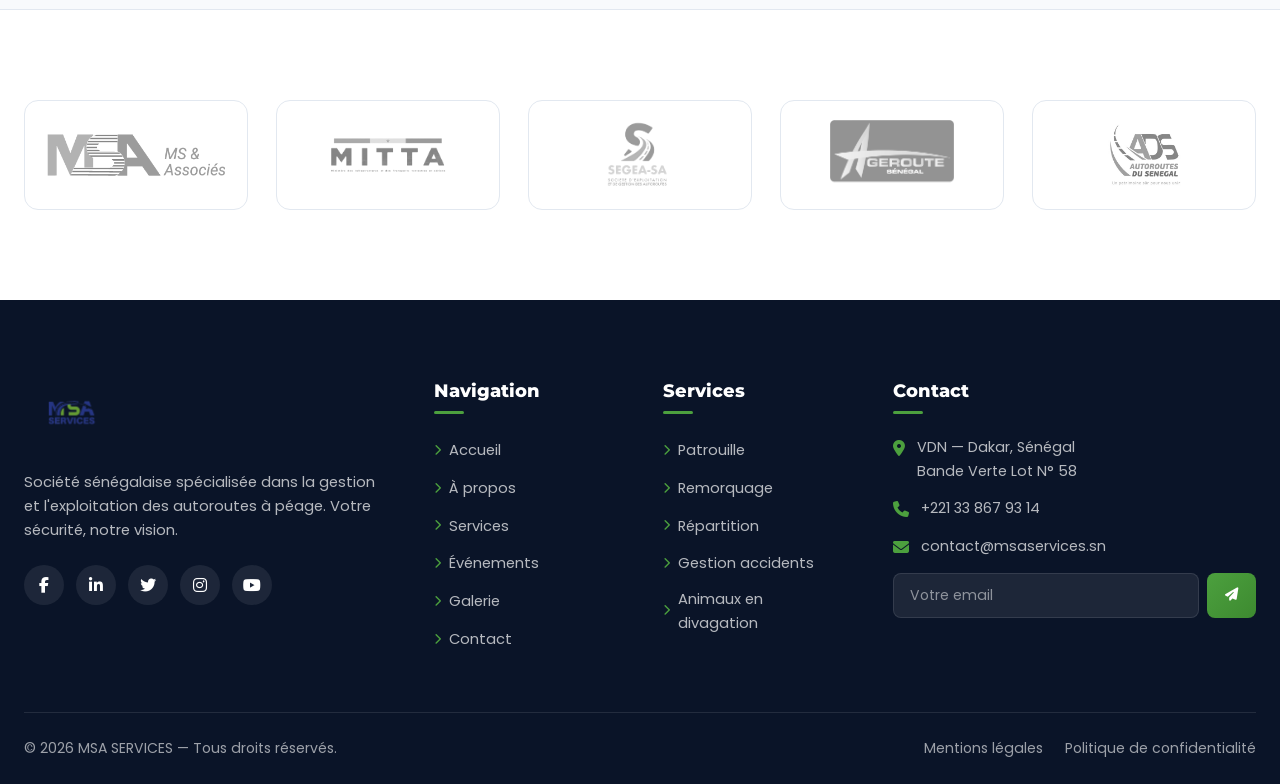
==== commit 614fc67e: "video" ====
--- a/index.html
+++ b/index.html
@@ -52,6 +52,18 @@
 
 <!-- ===== HERO ===== -->
 <section class="hero">
+  <!-- Vidéo Vimeo en fond du hero -->
+  <div class="hero-video-wrapper">
+    <iframe
+      class="hero-video-iframe"
+      src="https://player.vimeo.com/video/1215177384?background=1&autoplay=1&loop=1&byline=0&title=0&muted=1&controls=0&autopause=0"
+      frameborder="0"
+      allow="autoplay; fullscreen; picture-in-picture"
+      allowfullscreen
+      title="MSA Services — Présentation">
+    </iframe>
+  </div>
+
   <div class="container hero-grid">
     <div class="hero-text">
       <div class="hero-badge">
@@ -150,16 +162,19 @@
 <section class="about">
   <div class="container">
     <div class="about-grid">
-      <div class="about-images reveal">
-        <div class="about-img-1">
-          <img src="images/base.thies.jpg" alt="Autoroute ILA TOUBA">
-        </div>
-        <div class="about-img-2">
-          <img src="images/Thiadiaye.jpg" alt="Équipe MSA">
+      <div class="about-video reveal">
+        <div class="about-video-frame">
+          <iframe
+            src="https://player.vimeo.com/video/1215177384?background=1&autoplay=1&loop=1&byline=0&title=0&muted=1&controls=0&autopause=0"
+            frameborder="0"
+            allow="autoplay; fullscreen; picture-in-picture"
+            allowfullscreen
+            title="MSA Services — Autoroute en vidéo">
+          </iframe>
         </div>
         <div class="about-experience">
-          <strong>7+</strong>
-          <span>Années d'expérience</span>
+          <strong>07+</strong>
+          <span>Années d'expertise</span>
         </div>
       </div>
       <div class="about-content reveal">
--- a/css/styles.css
+++ b/css/styles.css
@@ -2110,4 +2110,140 @@
   .about-images { height: 400px; }
   .hero-floating-stat { display: none; }
   .cta-band-inner { flex-direction: column; text-align: center; }
-}+}
+
+/* ============================================
+   HERO VIDEO BACKGROUND (Vimeo iframe) — Responsive
+   Technique : aspect-ratio + min-width/min-height 100%
+   Garantit un remplissage propre sur tous les formats (16:9, 4:3, portrait, ultra-wide)
+   ============================================ */
+.hero {
+  position: relative;
+  overflow: hidden;
+}
+
+.hero-video-wrapper {
+  position: absolute;
+  inset: 0;                     /* top:0 right:0 bottom:0 left:0 */
+  overflow: hidden;
+  z-index: 0;
+  pointer-events: none;
+}
+
+.hero-video-iframe {
+  position: absolute;
+  top: 50%;
+  left: 50%;
+  transform: translate(-50%, -50%);
+  width: 100%;
+  height: 100%;
+  min-width: 100%;
+  min-height: 100%;
+  aspect-ratio: 16 / 9;         /* Maintient les proportions 16:9 partout */
+  border: 0;
+  pointer-events: none;
+}
+
+/* Fallback pour anciens navigateurs sans support aspect-ratio */
+@supports not (aspect-ratio: 16 / 9) {
+  .hero-video-iframe {
+    width: 177.78vh;            /* 100vh * 16/9 */
+    height: 100vh;
+    min-width: 100vw;
+    min-height: 56.25vw;        /* 100vw * 9/16 */
+  }
+}
+
+/* Overlay sombre AU-DESSUS de la vidéo */
+.hero::before {
+  z-index: 1 !important;
+}
+
+/* Vague blanche AU-DESSUS de la vidéo */
+.hero::after {
+  z-index: 3 !important;
+}
+
+/* Contenu du hero au-dessus de l'overlay */
+.hero-grid,
+.hero-text,
+.hero-visual,
+.hero-badge,
+.hero h1,
+.hero p,
+.hero-buttons,
+.hero-card-main,
+.hero-floating-stat {
+  position: relative;
+  z-index: 2;
+}
+
+/* Sur mobile, on cache la vidéo (économie données/batterie) */
+@media (max-width: 768px) {
+  .hero-video-wrapper {
+    display: none;
+  }
+}
+
+
+/* ============================================
+   ABOUT VIDEO (Vimeo en boucle dans la section À Propos)
+   Le conteneur s'adapte automatiquement au ratio 16:9 de la vidéo
+   → PAS D'ESPACE VIDE autour de la vidéo
+   ============================================ */
+.about-video {
+  position: relative;
+  width: 100%;
+  aspect-ratio: 16 / 9;         /* Ratio naturel de la vidéo */
+  border-radius: var(--radius-lg);
+  overflow: hidden;
+  box-shadow: var(--shadow-xl);
+  background: var(--gray-100);
+}
+
+.about-video-frame {
+  position: absolute;
+  inset: 0;
+  width: 100%;
+  height: 100%;
+}
+
+.about-video-frame iframe {
+  width: 100%;
+  height: 100%;
+  border: 0;
+  display: block;
+}
+
+/* Effet de survol subtil */
+.about-video::after {
+  content: '';
+  position: absolute;
+  inset: 0;
+  background: linear-gradient(135deg, transparent 60%, rgba(30, 58, 138, 0.15));
+  pointer-events: none;
+  z-index: 1;
+}
+
+/* Badge 10+ ans conservé en superposition */
+.about-video .about-experience {
+  z-index: 3;
+}
+
+/* Alignement de la grille : items en haut pour éviter l'espace mort */
+.about-grid {
+  align-items: center;          /* fallback */
+}
+.about .about-grid:has(.about-video) {
+  align-items: center;
+}
+
+/* Sur mobile, la vidéo garde son ratio 16:9 (auto-ajusté) */
+@media (max-width: 576px) {
+  .about-video .about-experience {
+    padding: 18px 22px;
+  }
+  .about-video .about-experience strong {
+    font-size: 2rem;
+  }
+}
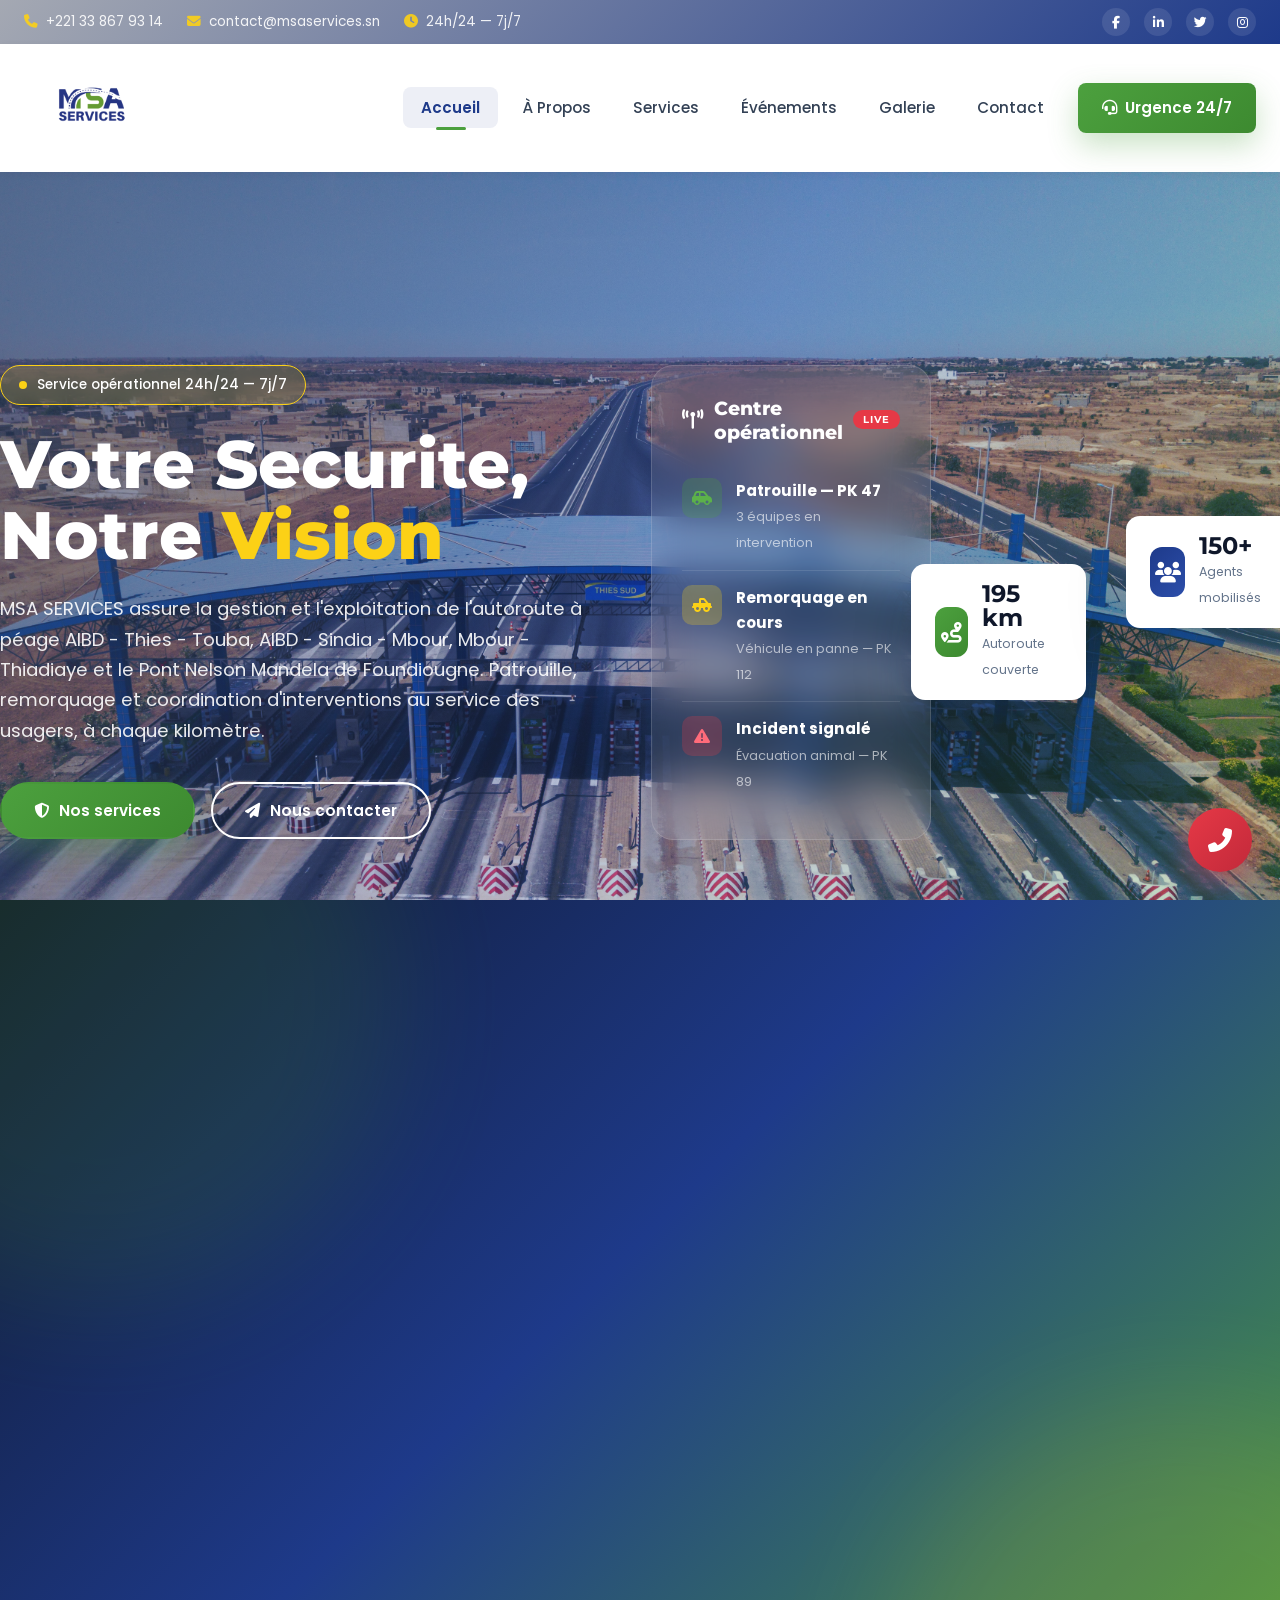
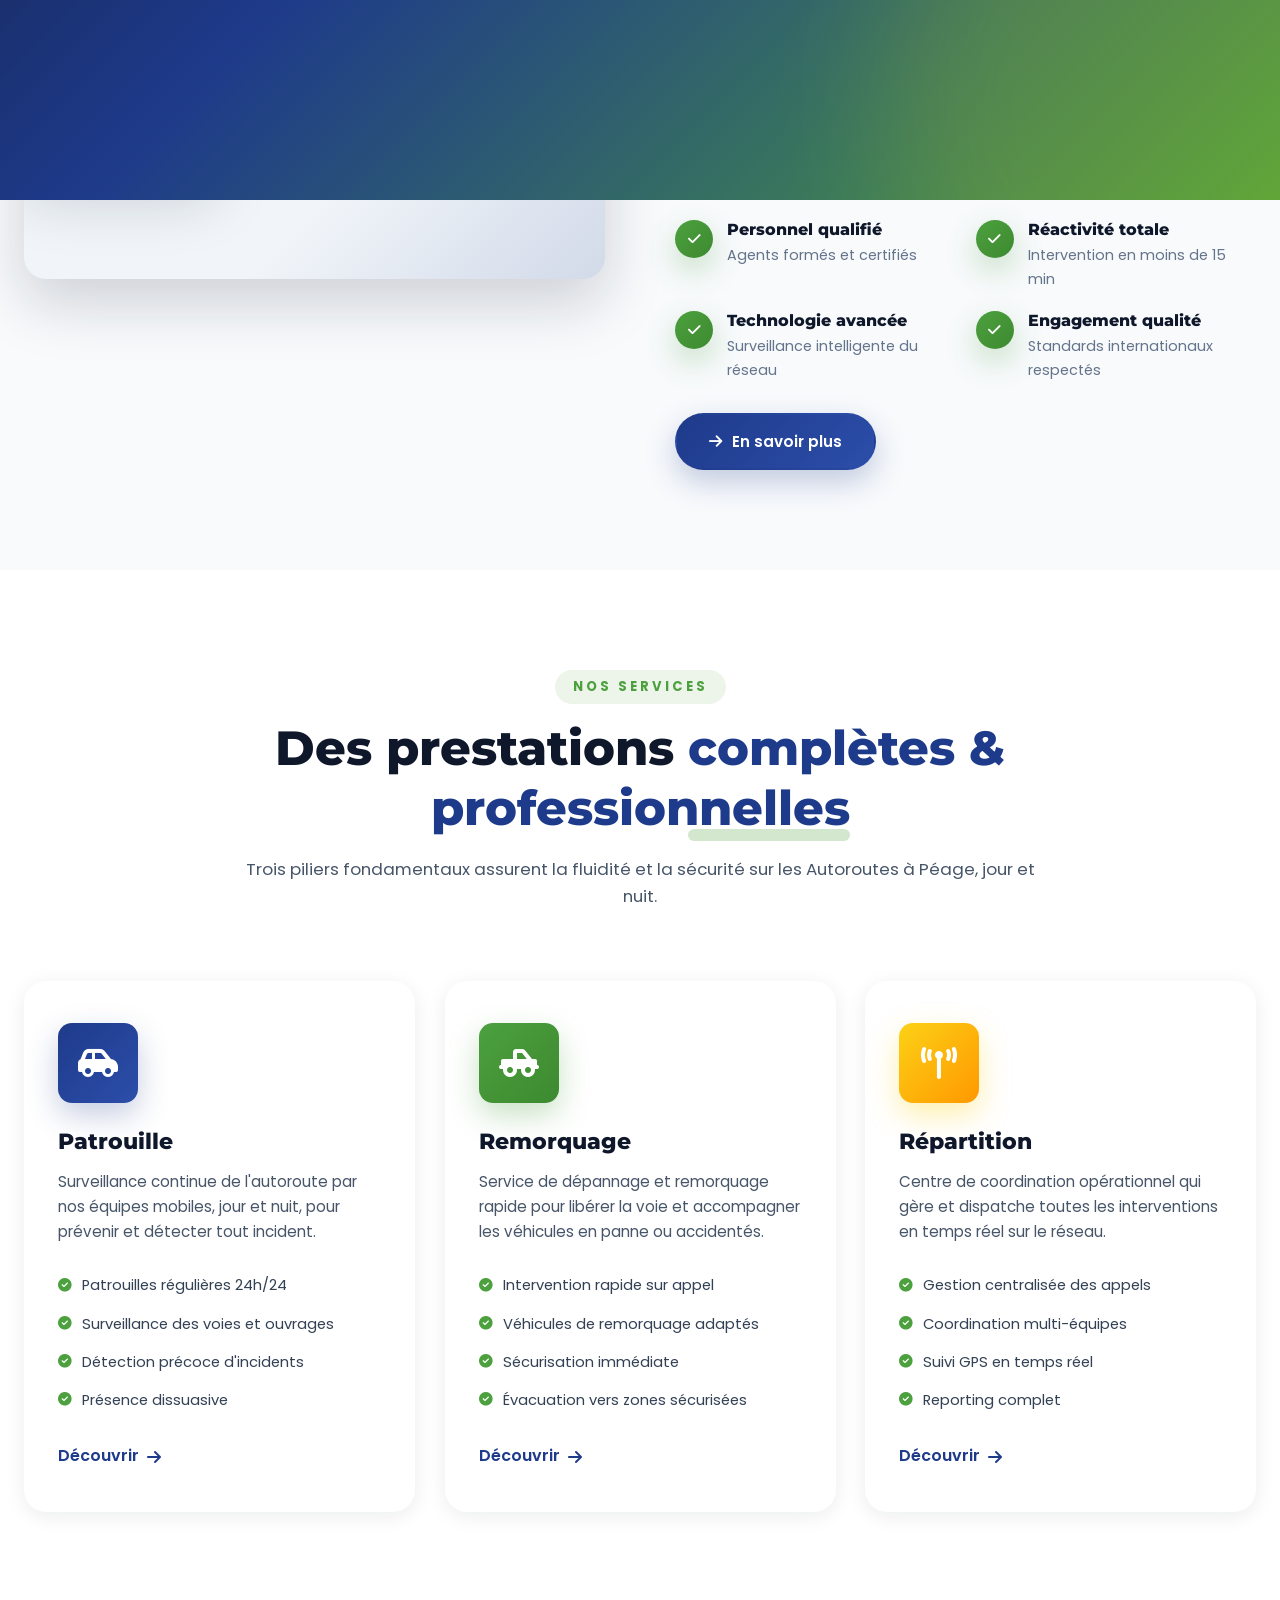
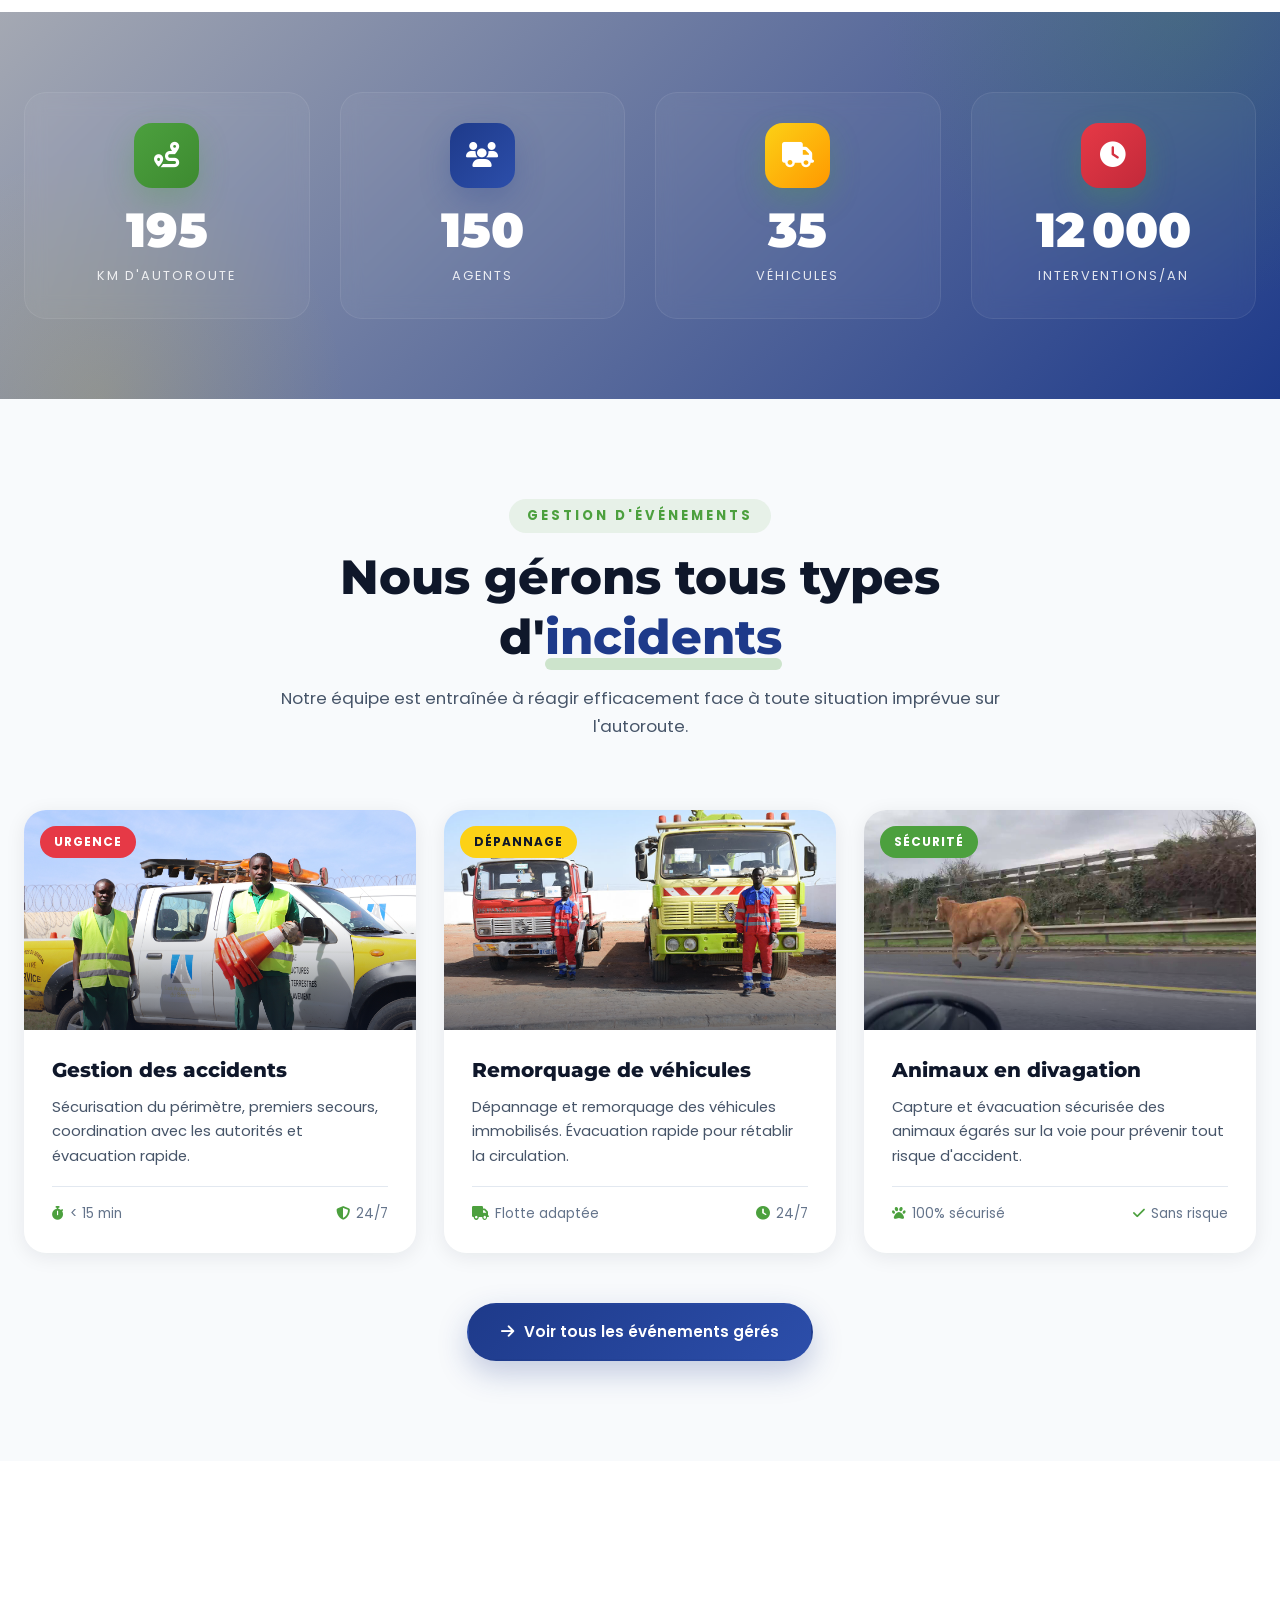
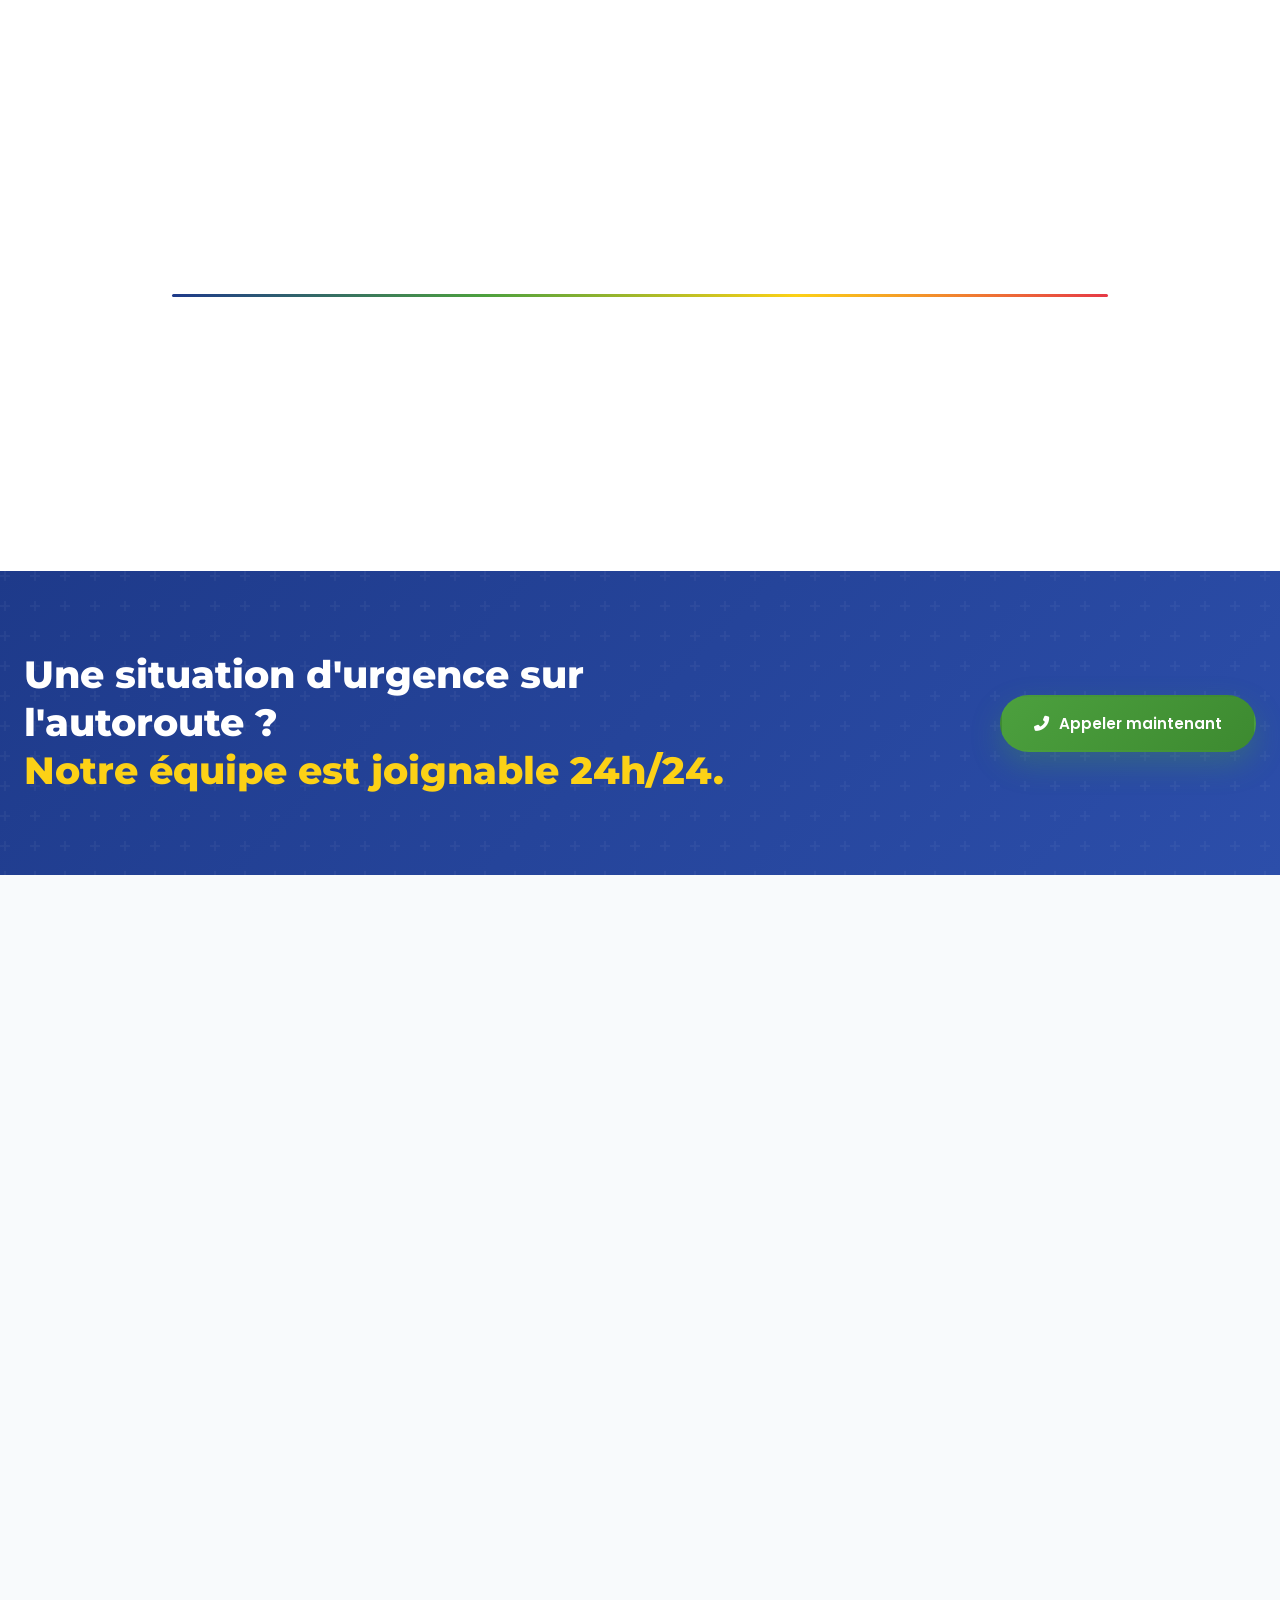
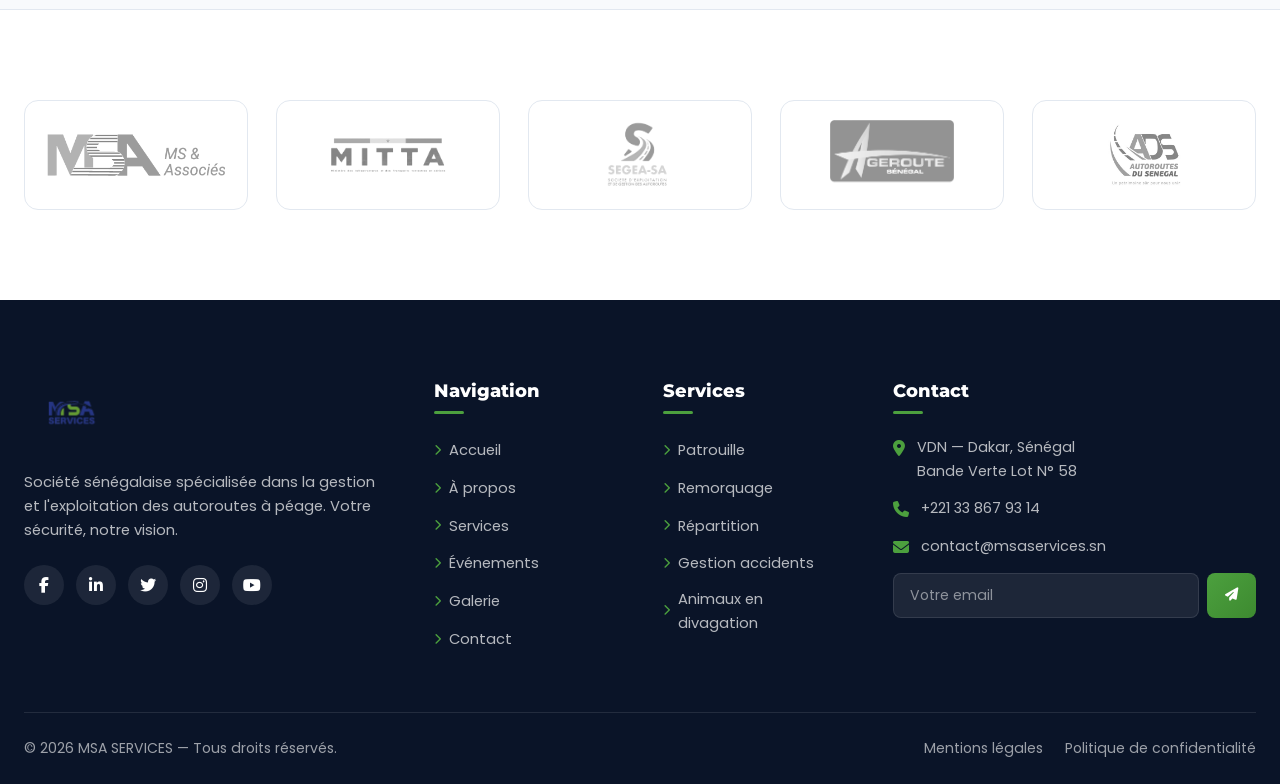
==== commit 3a50c6df: "video" ====
--- a/index.html
+++ b/index.html
@@ -52,18 +52,6 @@
 
 <!-- ===== HERO ===== -->
 <section class="hero">
-  <!-- Vidéo Vimeo en fond du hero -->
-  <div class="hero-video-wrapper">
-    <iframe
-      class="hero-video-iframe"
-      src="https://player.vimeo.com/video/1215177384?background=1&autoplay=1&loop=1&byline=0&title=0&muted=1&controls=0&autopause=0"
-      frameborder="0"
-      allow="autoplay; fullscreen; picture-in-picture"
-      allowfullscreen
-      title="MSA Services — Présentation">
-    </iframe>
-  </div>
-
   <div class="container hero-grid">
     <div class="hero-text">
       <div class="hero-badge">
@@ -173,7 +161,7 @@
           </iframe>
         </div>
         <div class="about-experience">
-          <strong>07+</strong>
+          <strong>10+</strong>
           <span>Années d'expertise</span>
         </div>
       </div>
--- a/css/styles.css
+++ b/css/styles.css
@@ -2247,3 +2247,66 @@
     font-size: 2rem;
   }
 }
+
+/* ============================================
+   ABOUT VIDEO (Vimeo en boucle dans la section À Propos)
+   Le conteneur s'adapte automatiquement au ratio 16:9 de la vidéo
+   → PAS D'ESPACE VIDE autour de la vidéo
+   ============================================ */
+.about-video {
+  position: relative;
+  width: 100%;
+  aspect-ratio: 16 / 9;         /* Ratio naturel de la vidéo */
+  border-radius: var(--radius-lg);
+  overflow: hidden;
+  box-shadow: var(--shadow-xl);
+  background: var(--gray-100);
+}
+
+.about-video-frame {
+  position: absolute;
+  inset: 0;
+  width: 100%;
+  height: 100%;
+}
+
+.about-video-frame iframe {
+  width: 100%;
+  height: 100%;
+  border: 0;
+  display: block;
+}
+
+/* Effet de survol subtil */
+.about-video::after {
+  content: '';
+  position: absolute;
+  inset: 0;
+  background: linear-gradient(135deg, transparent 60%, rgba(30, 58, 138, 0.15));
+  pointer-events: none;
+  z-index: 1;
+}
+
+/* Badge 10+ ans conservé en superposition */
+.about-video .about-experience {
+  z-index: 3;
+}
+
+/* Alignement de la grille : items en haut pour éviter l'espace mort */
+.about-grid {
+  align-items: center;          /* fallback */
+}
+.about .about-grid:has(.about-video) {
+  align-items: center;
+}
+
+/* Sur mobile, la vidéo garde son ratio 16:9 (auto-ajusté) */
+@media (max-width: 576px) {
+  .about-video .about-experience {
+    padding: 18px 22px;
+  }
+  .about-video .about-experience strong {
+    font-size: 2rem;
+  }
+}
+
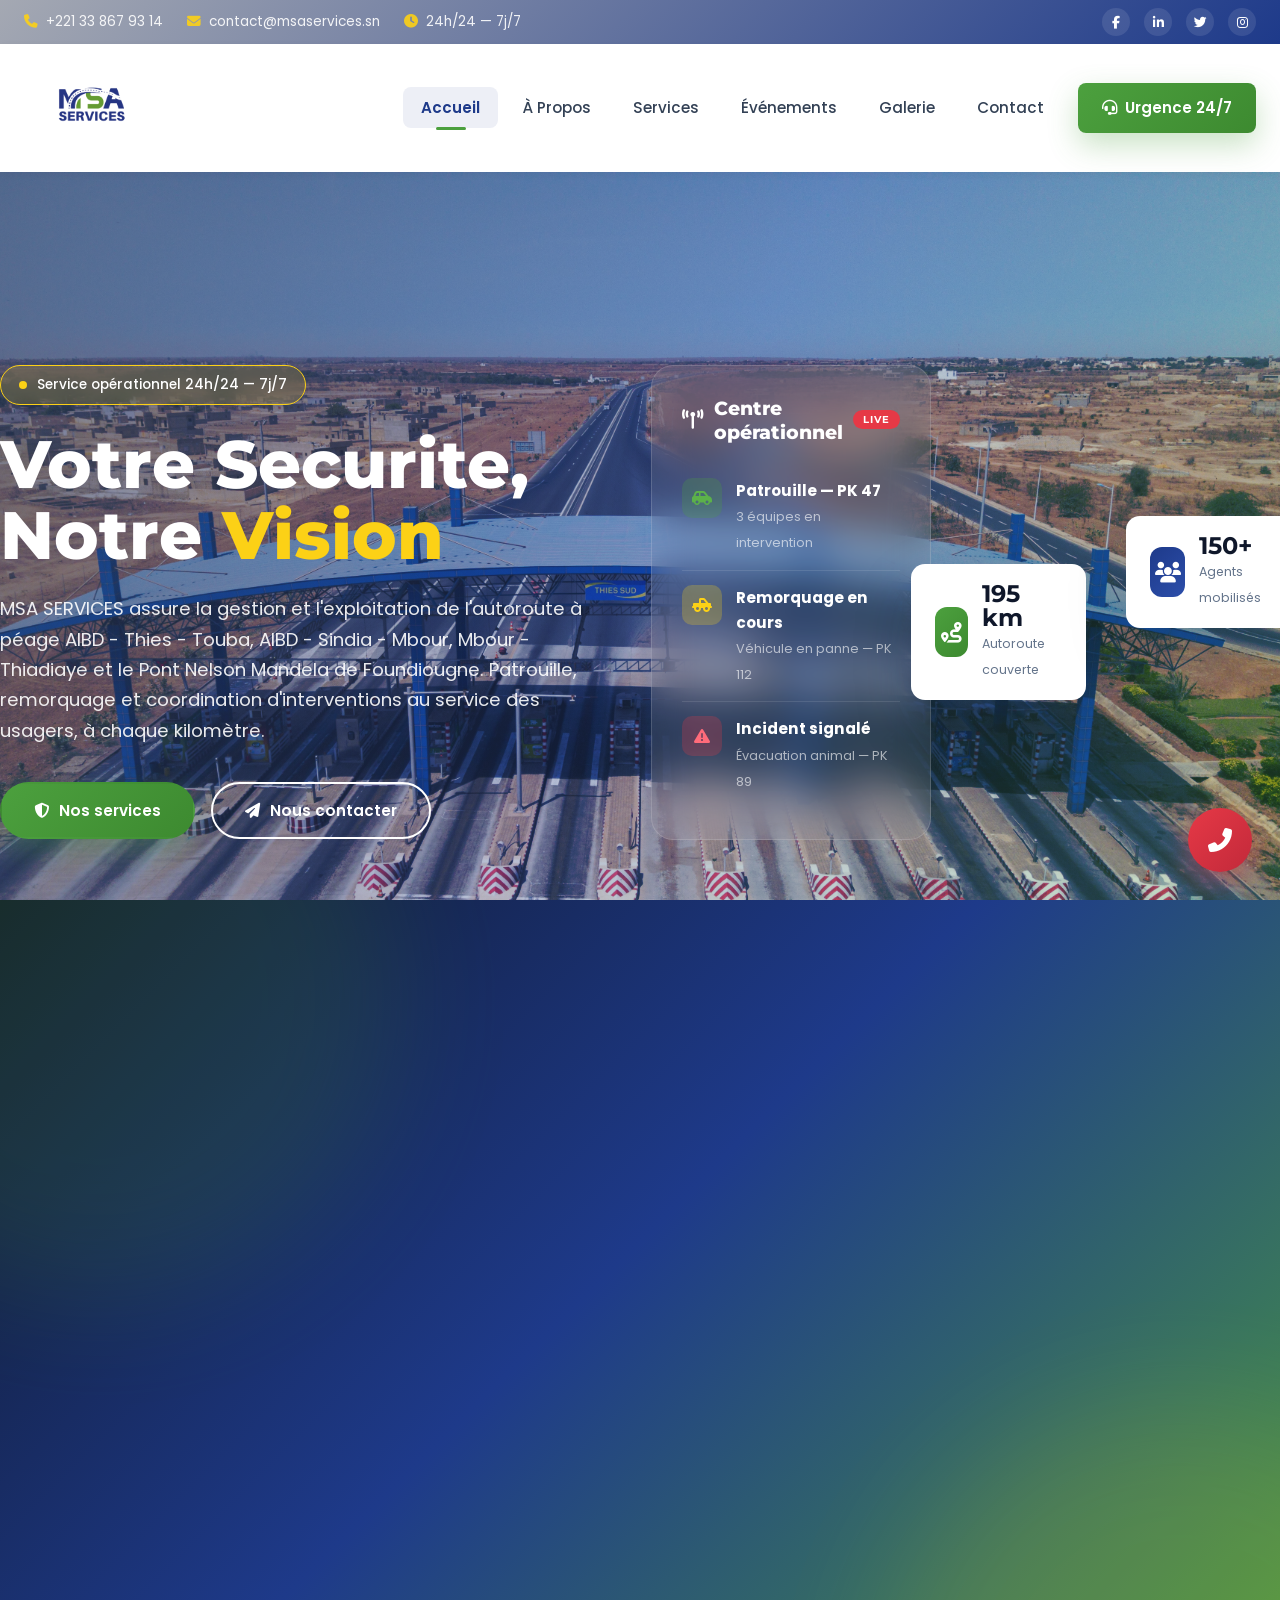
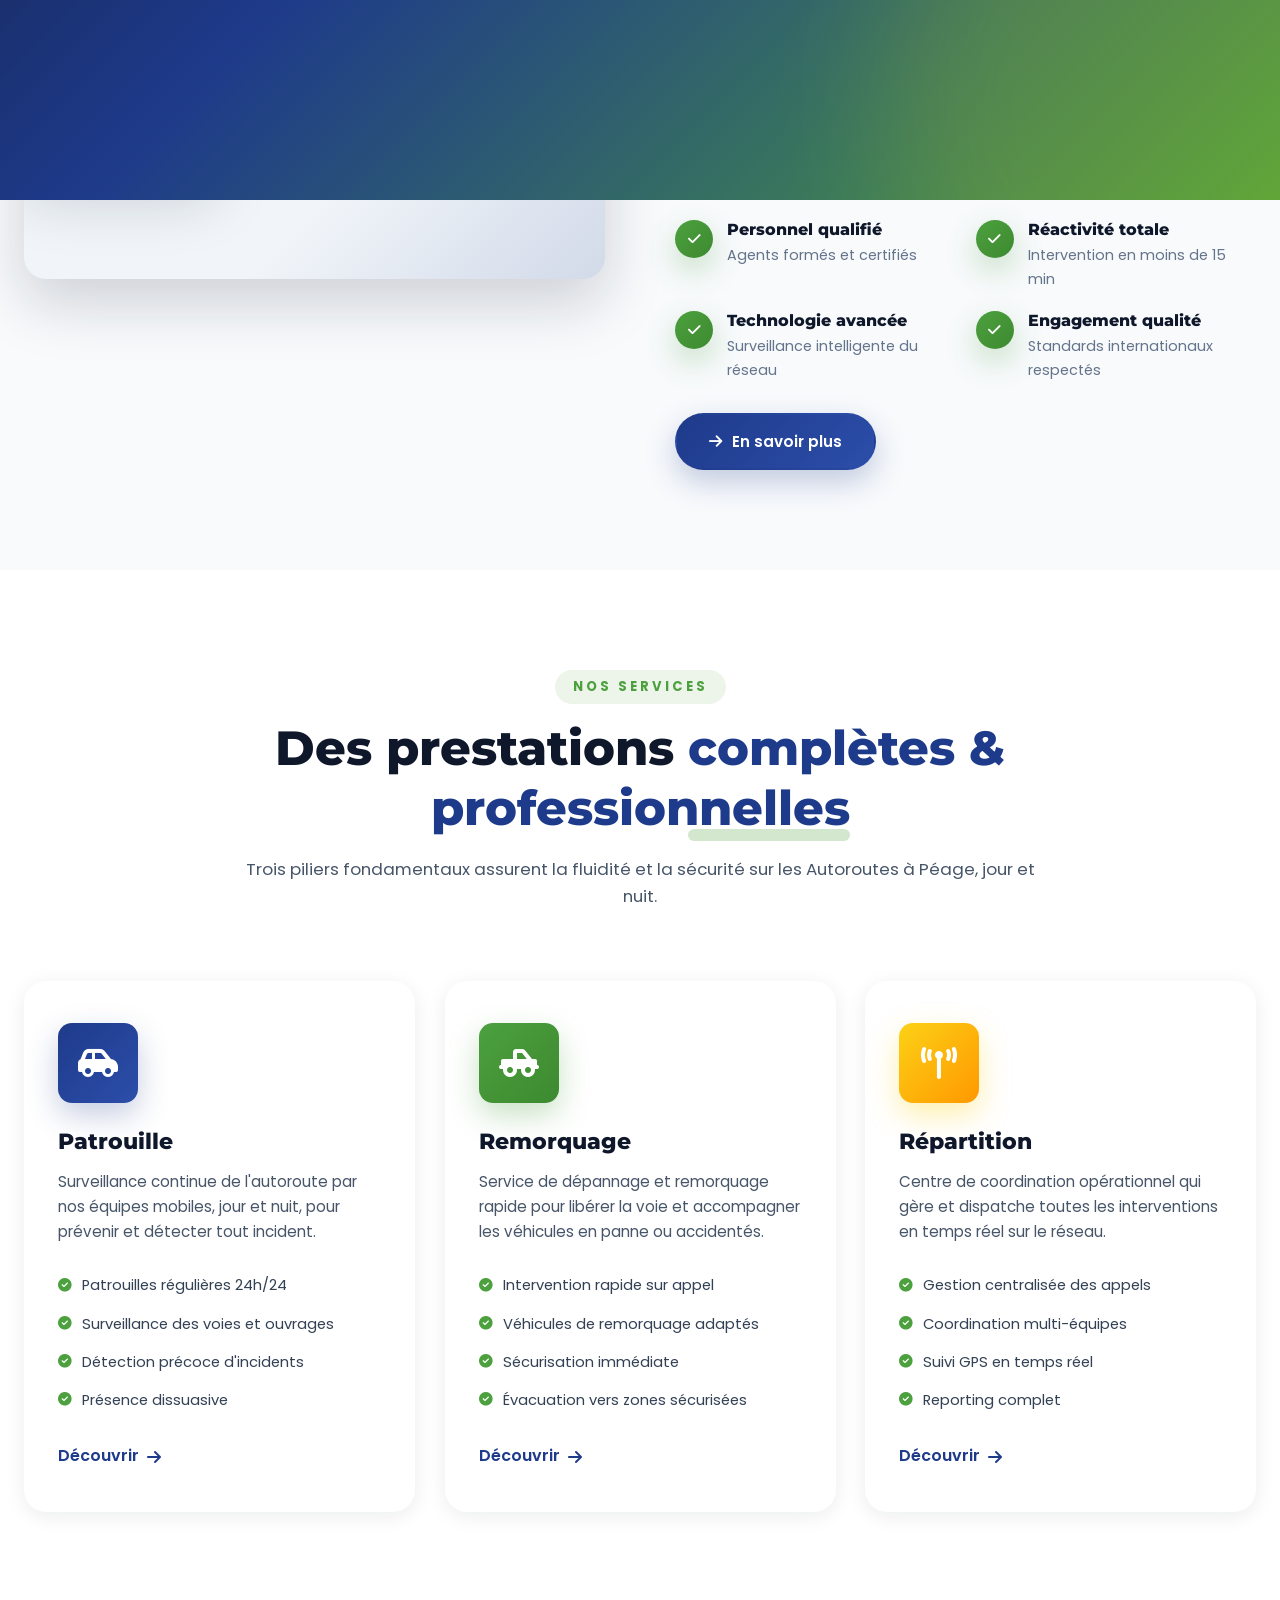
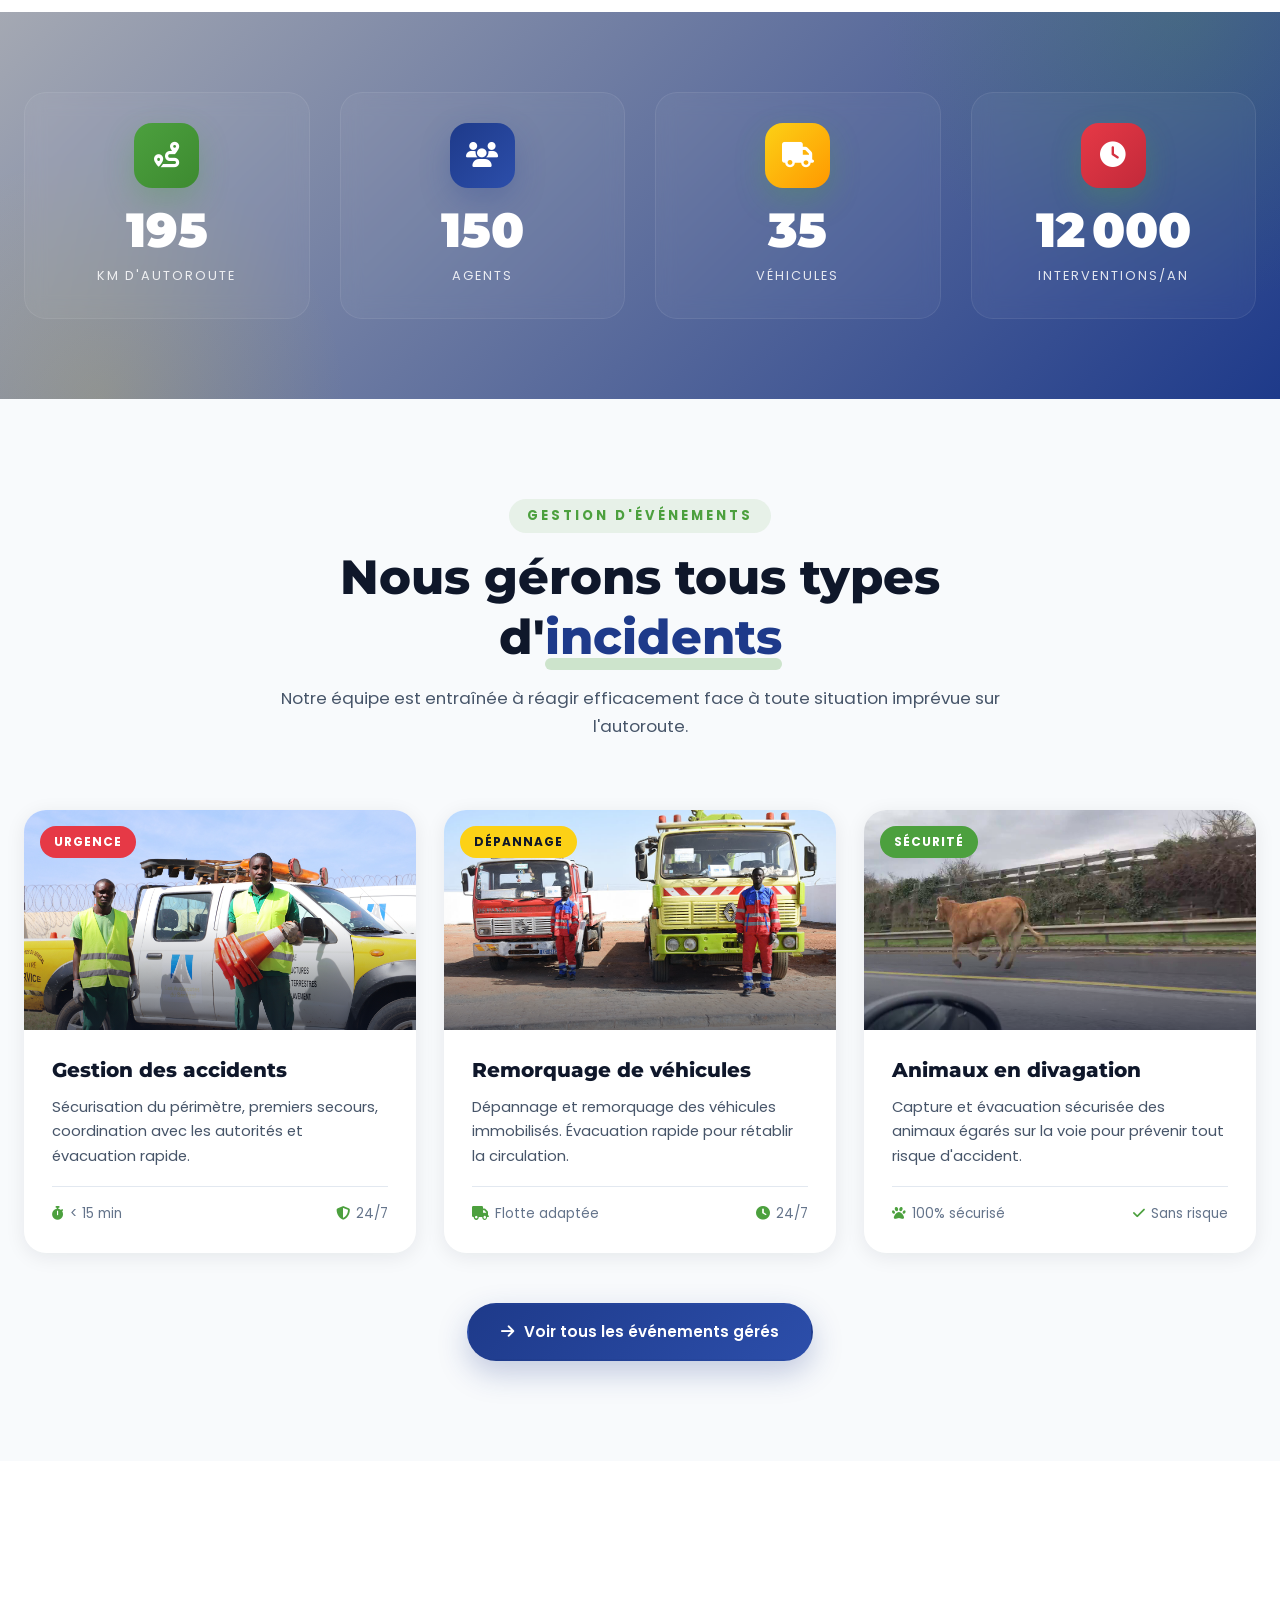
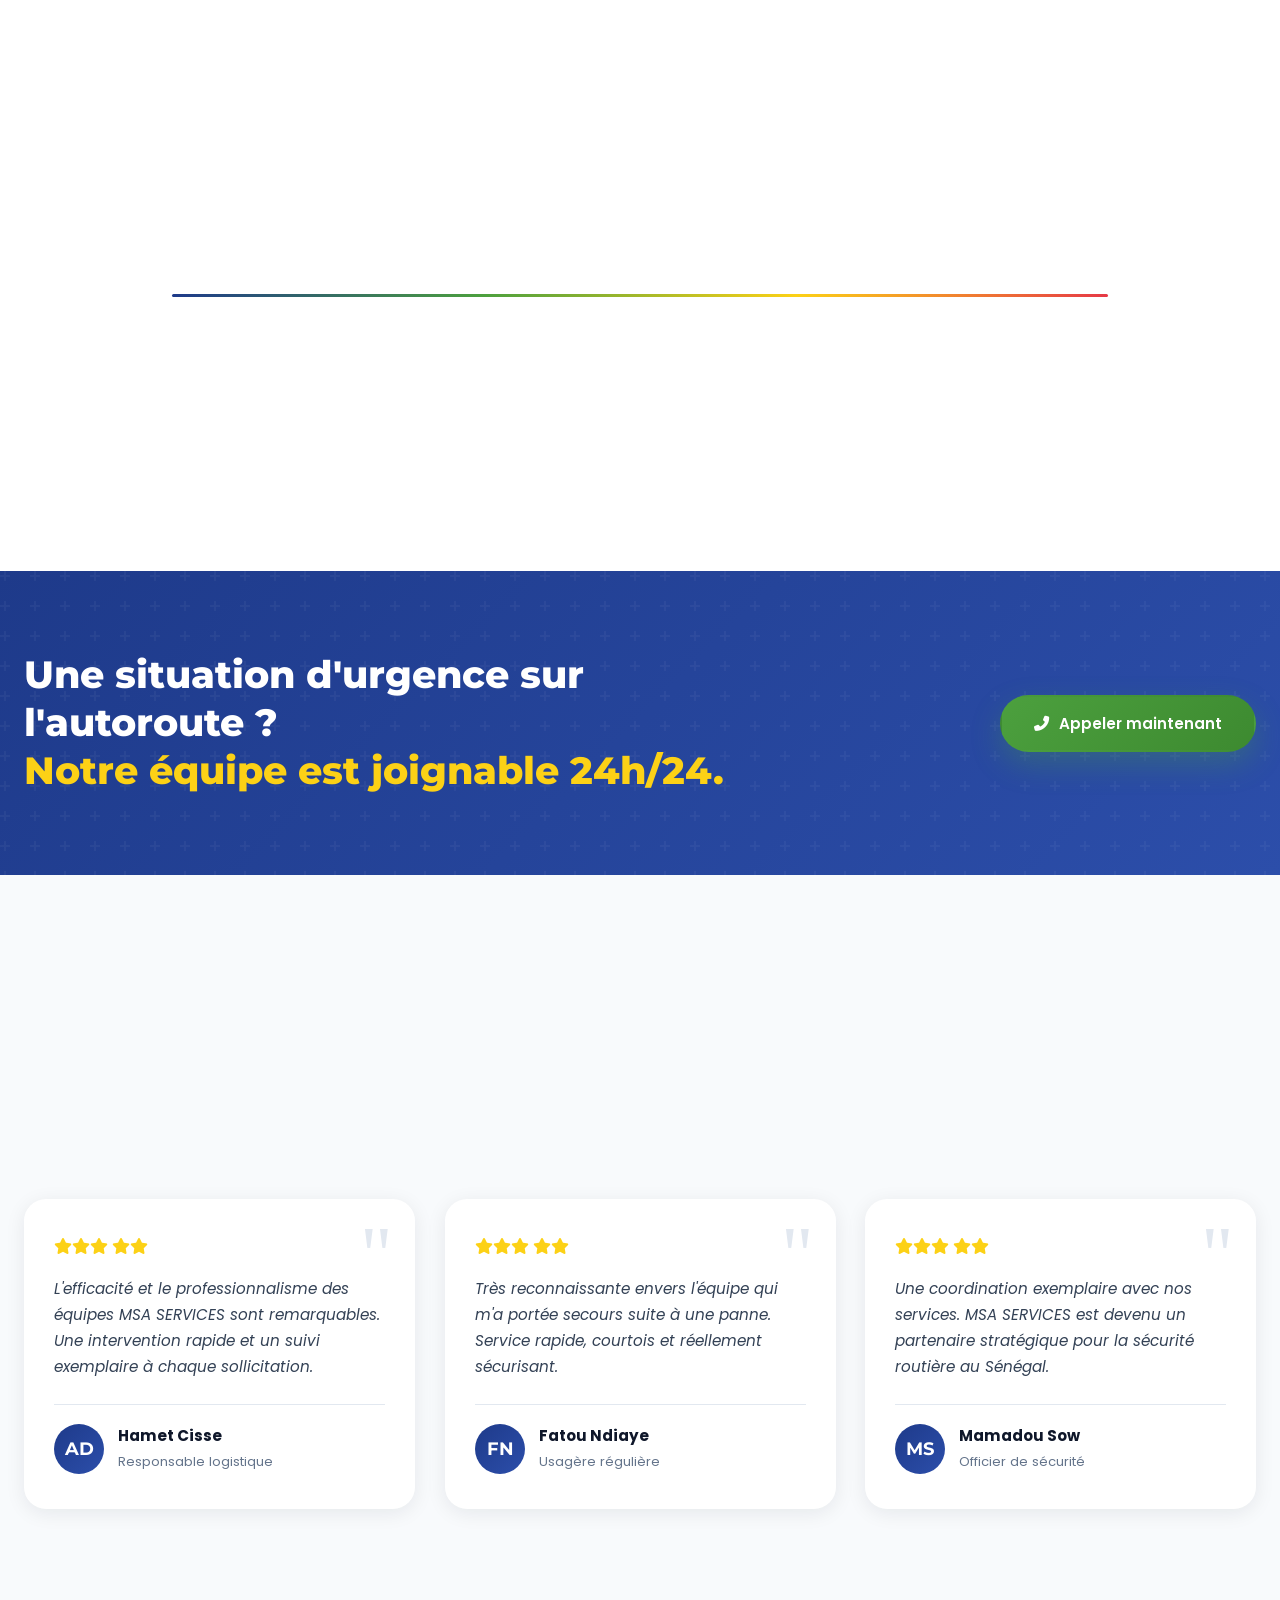
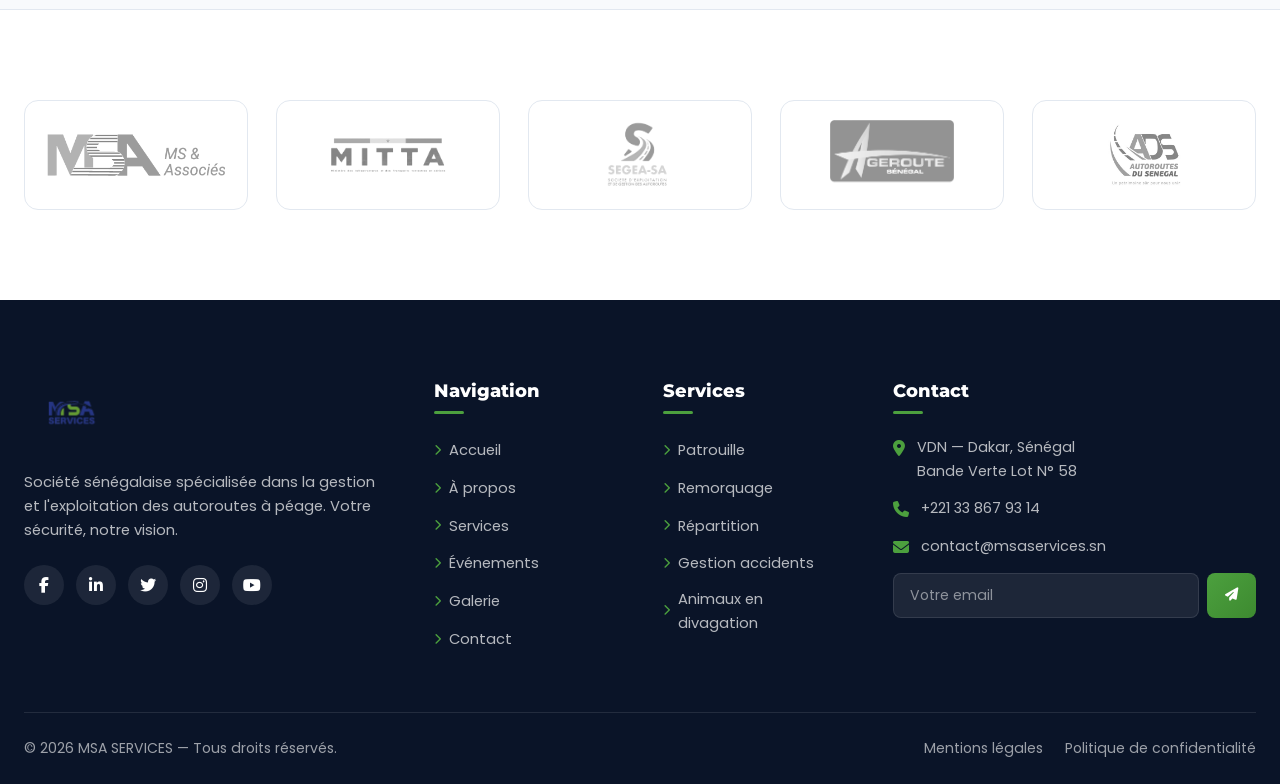
==== commit ac6346ed: "video" ====
--- a/index.html
+++ b/index.html
@@ -161,7 +161,7 @@
           </iframe>
         </div>
         <div class="about-experience">
-          <strong>10+</strong>
+          <strong>+07</strong>
           <span>Années d'expertise</span>
         </div>
       </div>
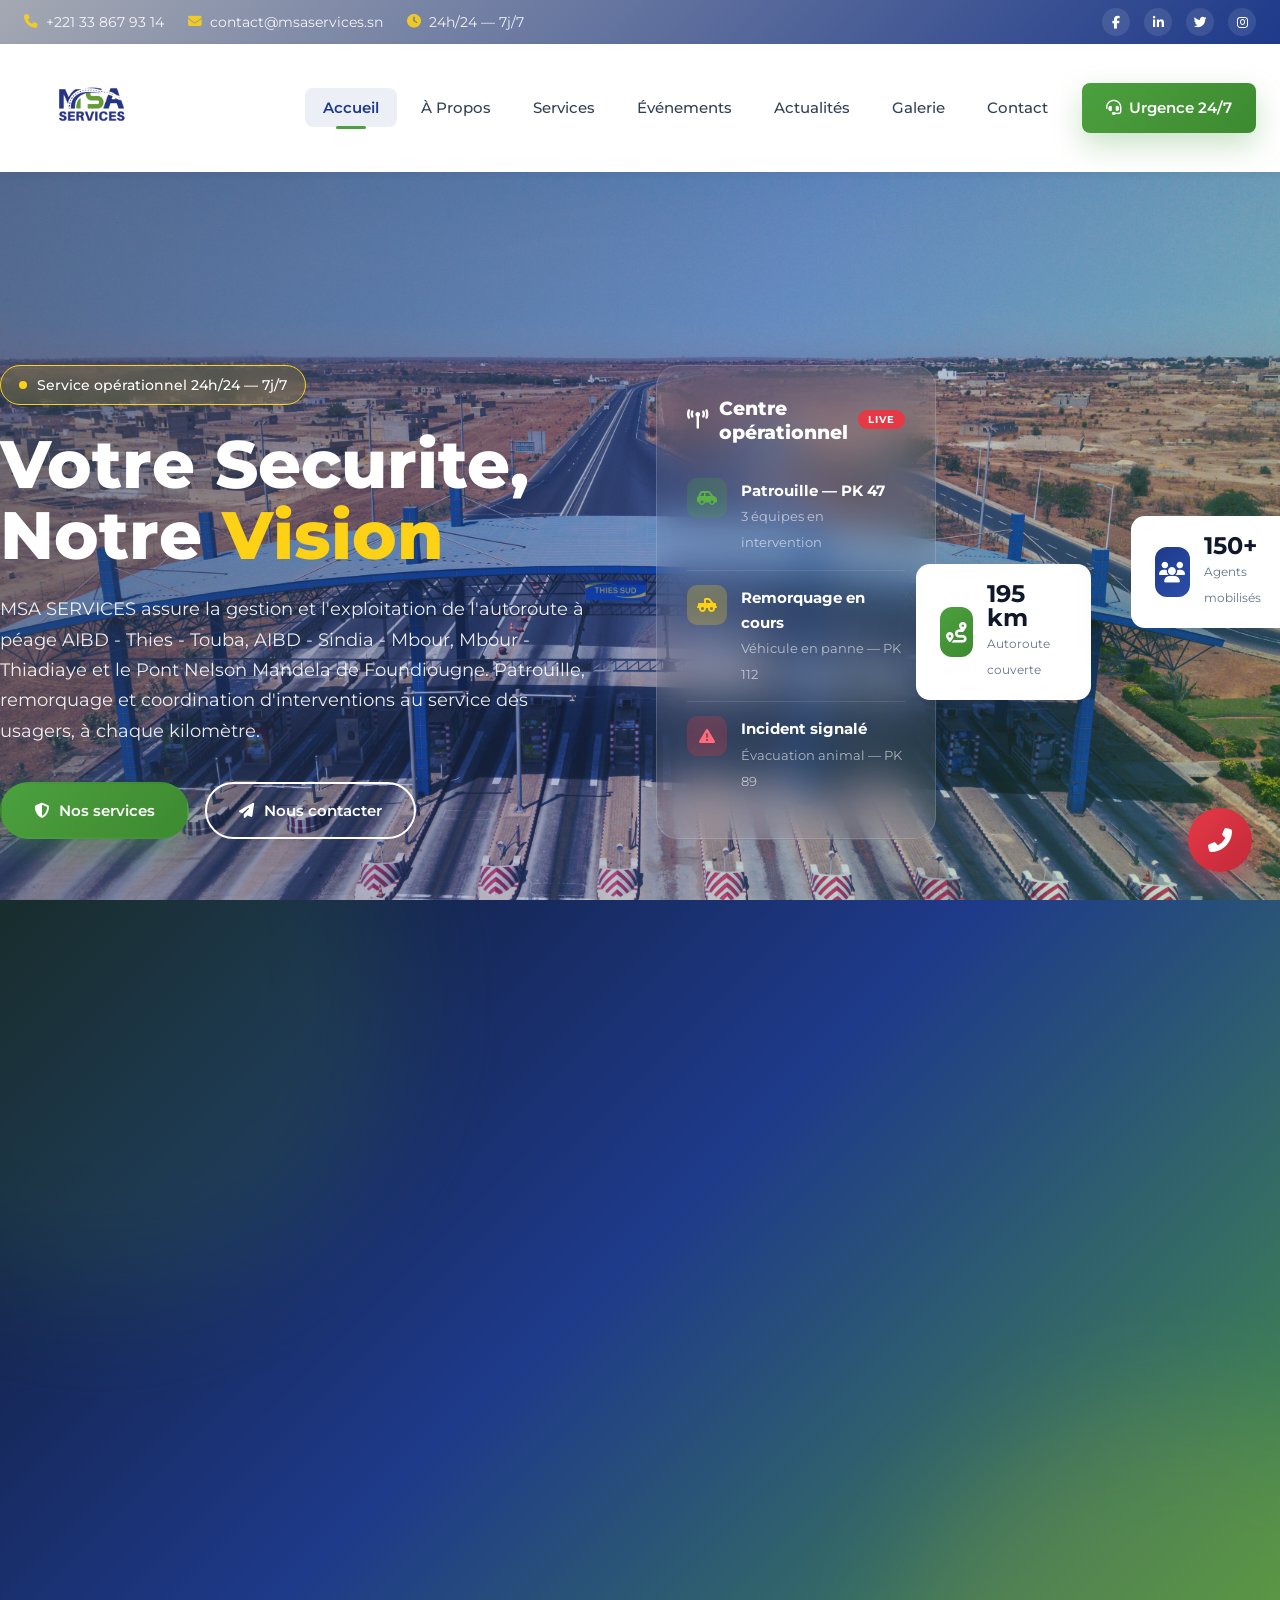
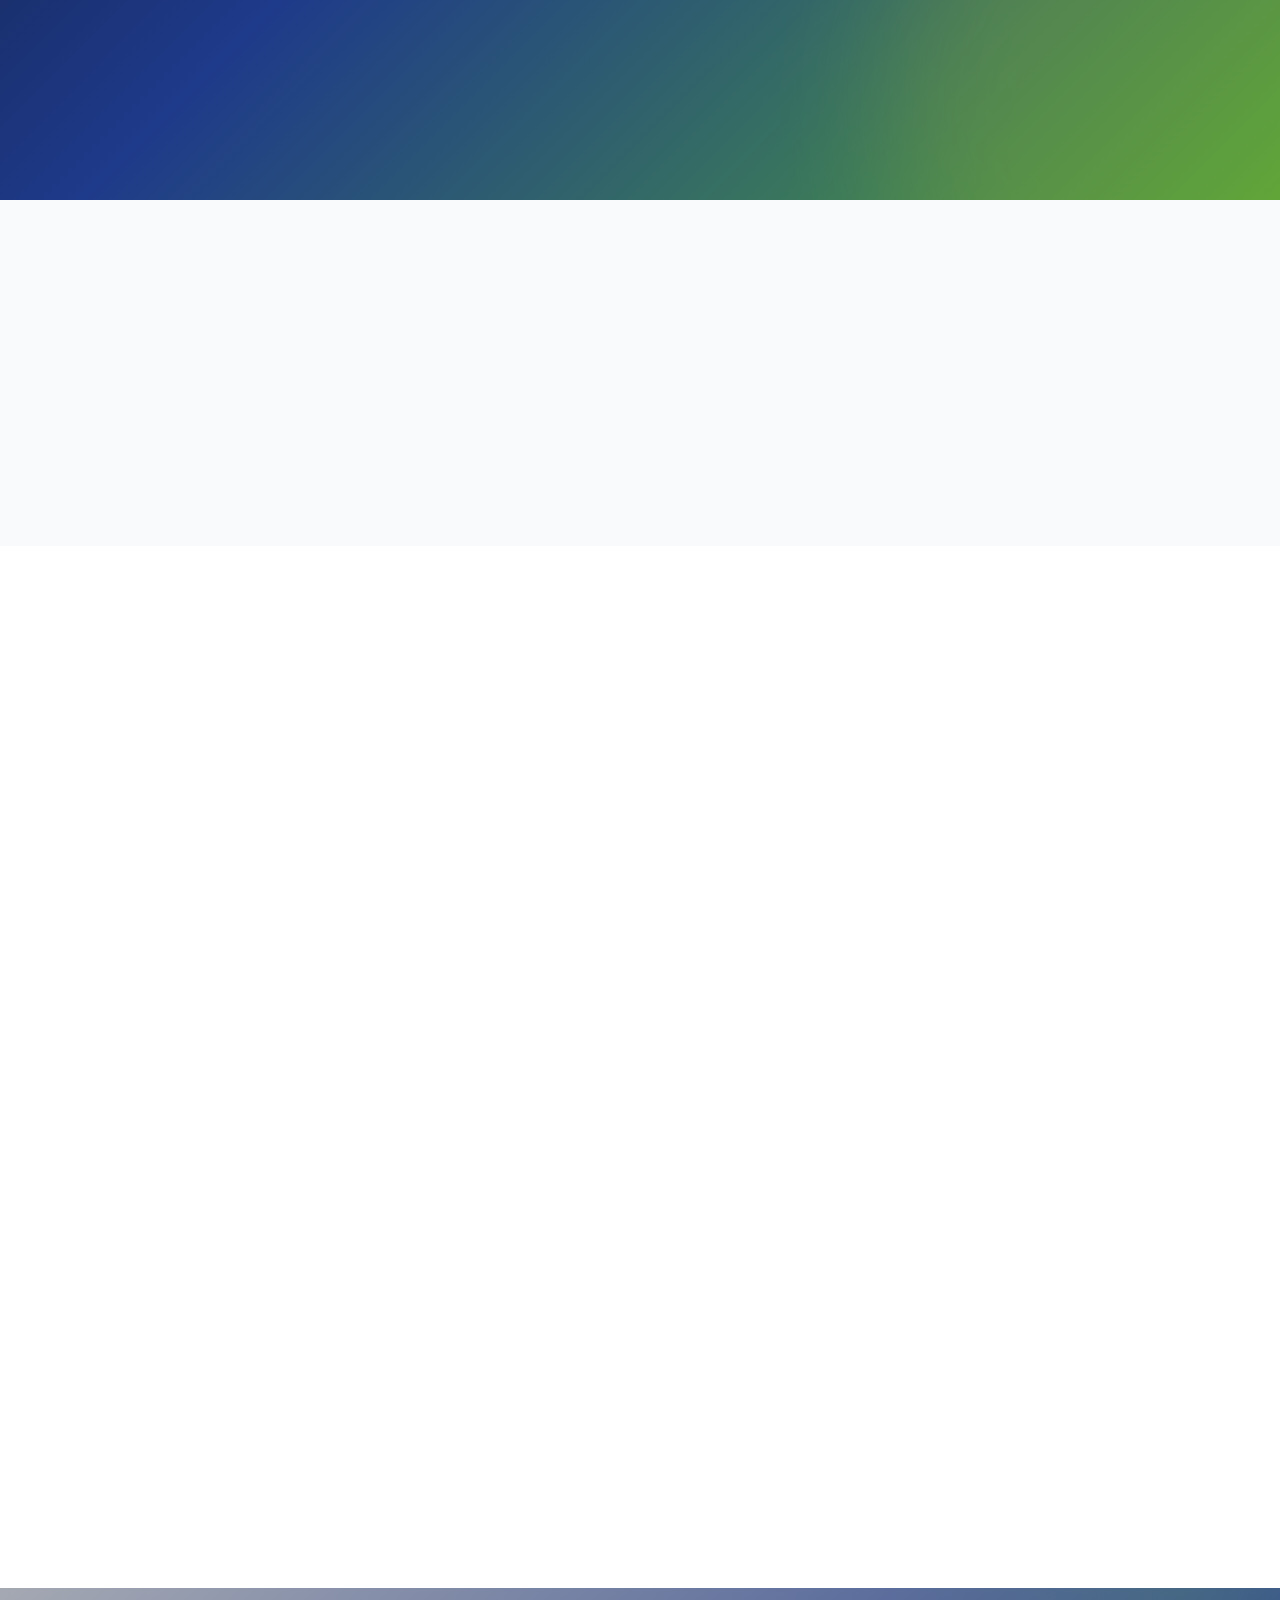
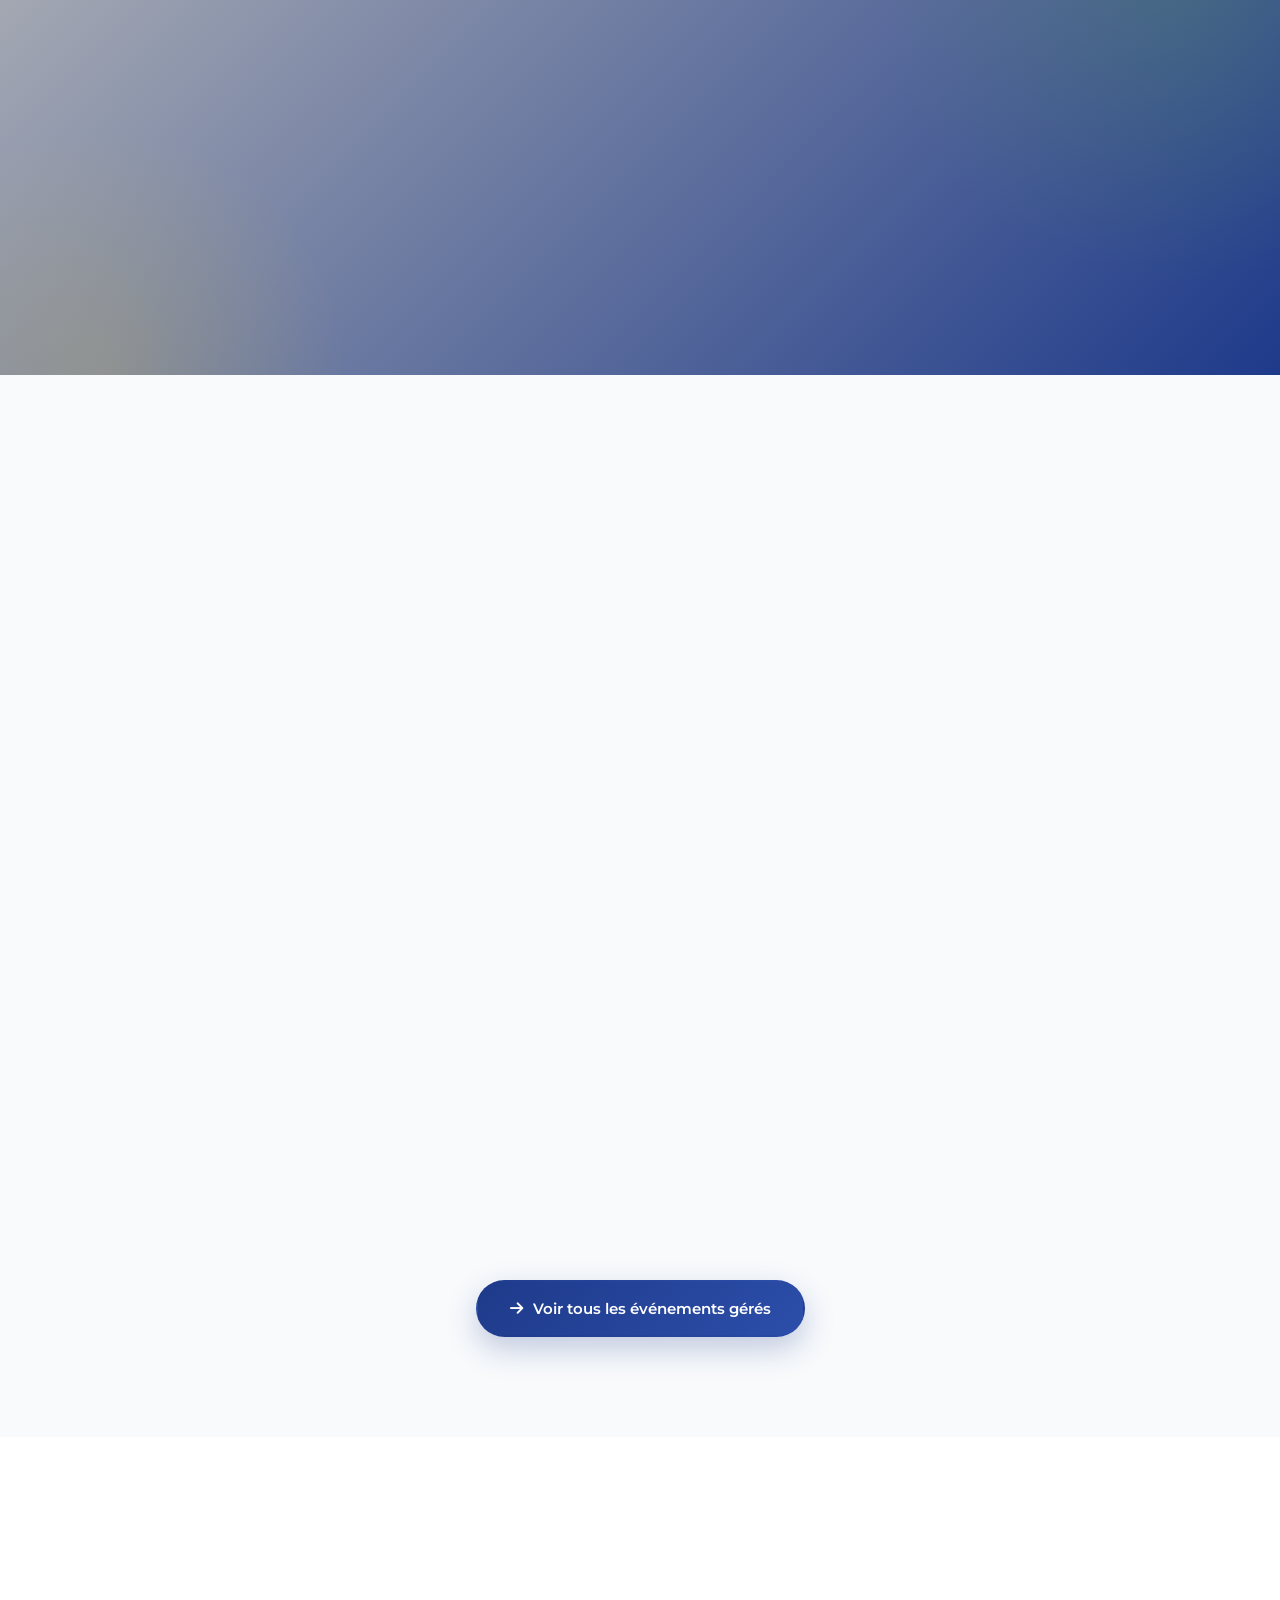
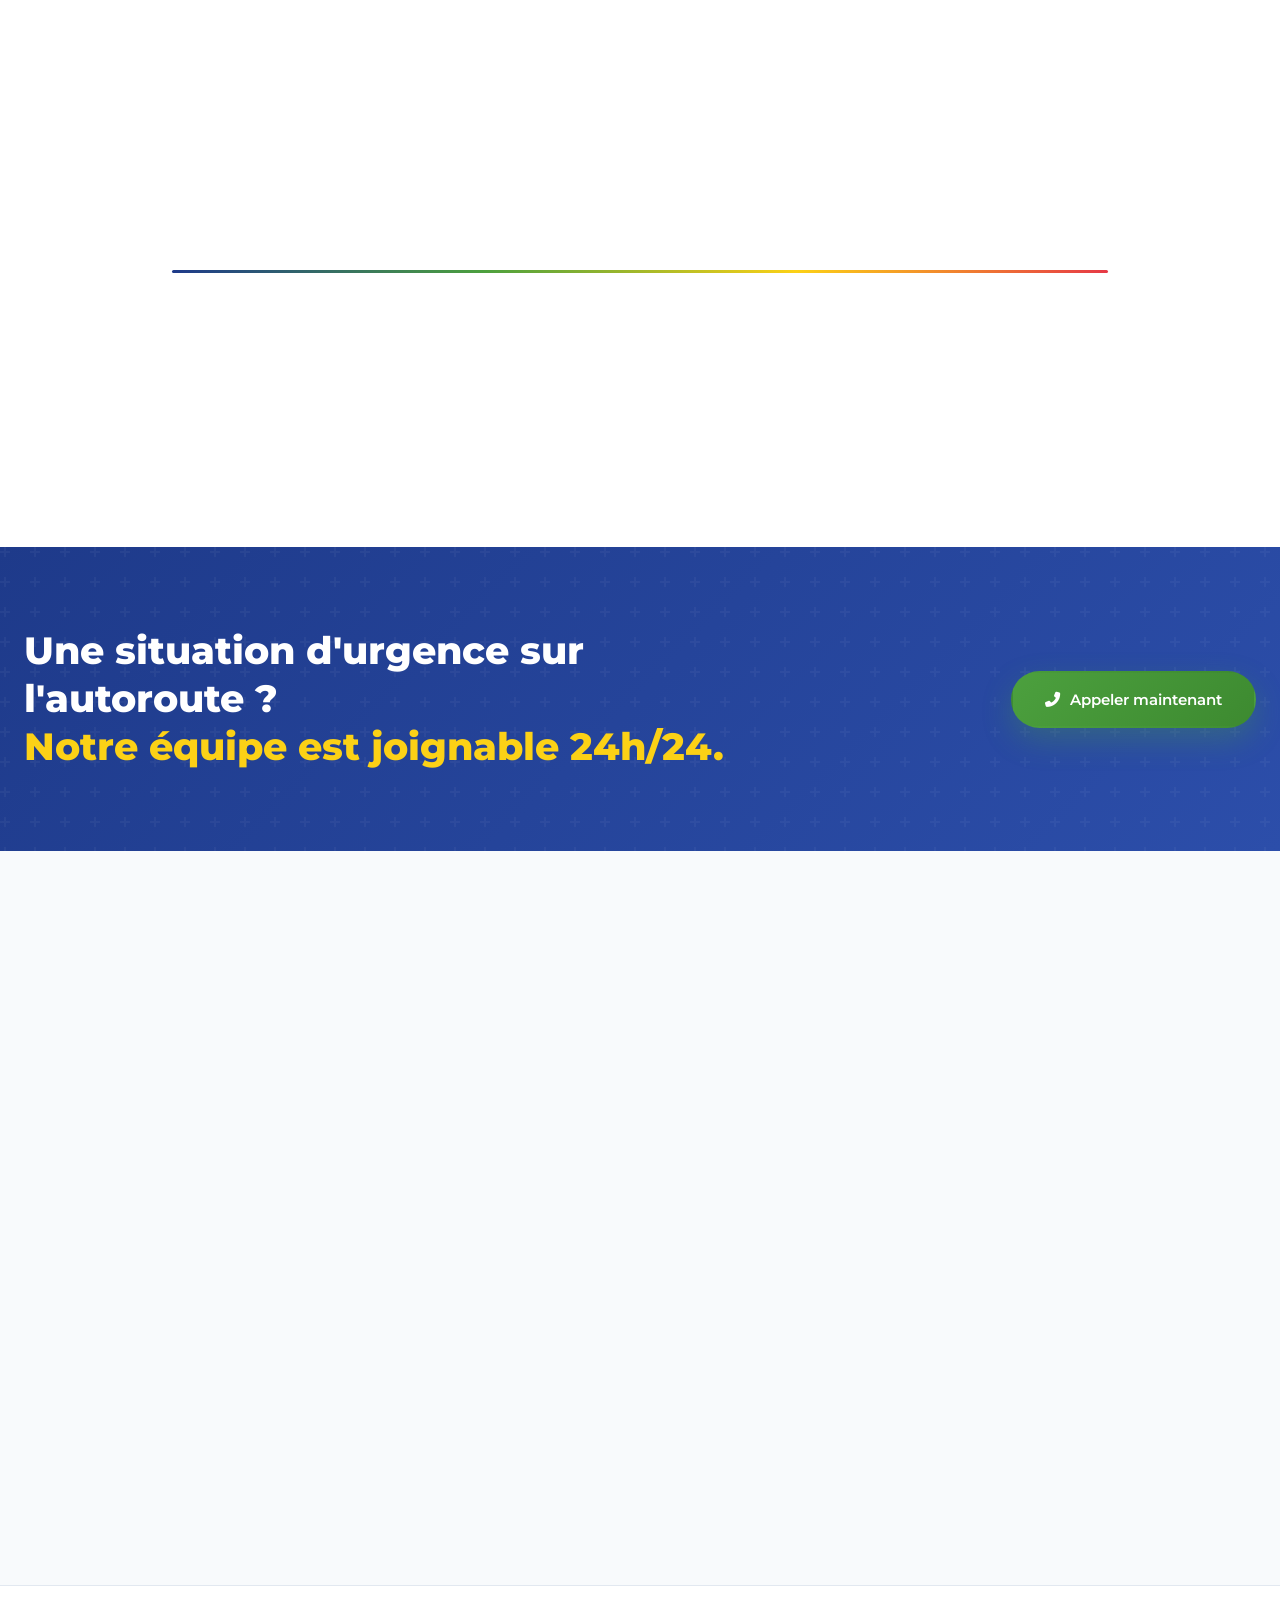
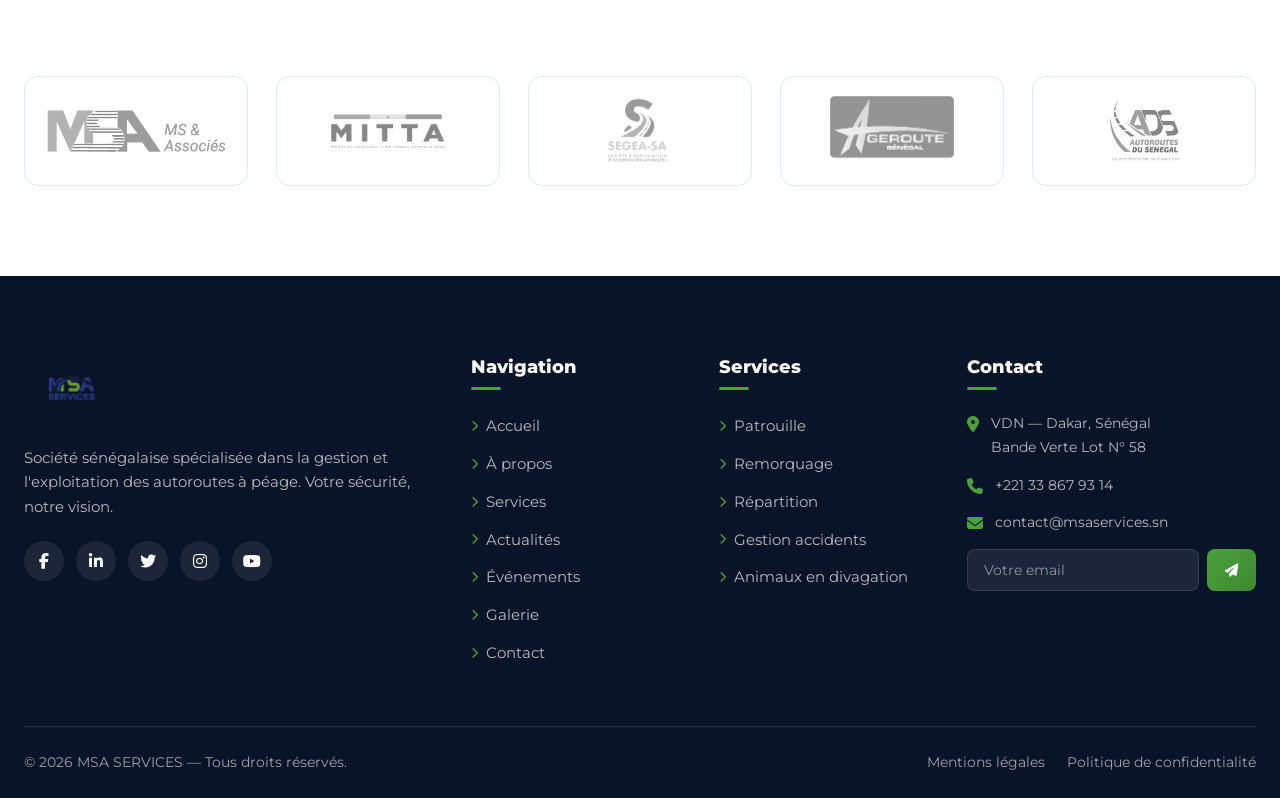
==== commit 07623dfd: "video" ====
--- a/index.html
+++ b/index.html
@@ -37,14 +37,17 @@
     <a href="index.html" class="logo">
       <img src="images/logo.png" alt="MSA Services">
     </a>
-    <ul class="nav-menu">
-      <li><a href="index.html" class="nav-link active">Accueil</a></li>
+   <ul class="nav-menu">
+      <li><a href="index.html" class="nav-link">Accueil</a></li>
       <li><a href="apropos.html" class="nav-link">À Propos</a></li>
       <li><a href="services.html" class="nav-link">Services</a></li>
       <li><a href="evenements.html" class="nav-link">Événements</a></li>
+      <li><a href="actualites.html" class="nav-link">Actualités</a></li>
       <li><a href="galerie.html" class="nav-link">Galerie</a></li>
       <li><a href="contact.html" class="nav-link">Contact</a></li>
-      <li><a href="tel:+221338679314" class="nav-link nav-cta"><i class="fas fa-headset"></i> Urgence 24/7</a></li>
+      <li><a href="tel:+221" class="nav-link nav-cta">
+        <i class="fas fa-headset"></i> Urgence 24/7
+      </a></li>
     </ul>
     <button class="menu-toggle" aria-label="Menu"><i class="fas fa-bars"></i></button>
   </div>
@@ -484,6 +487,7 @@
           <li><a href="index.html"><i class="fas fa-chevron-right"></i> Accueil</a></li>
           <li><a href="apropos.html"><i class="fas fa-chevron-right"></i> À propos</a></li>
           <li><a href="services.html"><i class="fas fa-chevron-right"></i> Services</a></li>
+          <li><a href="actualites.html"><i class="fas fa-chevron-right"></i> Actualités</a></li>
           <li><a href="evenements.html"><i class="fas fa-chevron-right"></i> Événements</a></li>
           <li><a href="galerie.html"><i class="fas fa-chevron-right"></i> Galerie</a></li>
           <li><a href="contact.html"><i class="fas fa-chevron-right"></i> Contact</a></li>
--- a/css/styles.css
+++ b/css/styles.css
@@ -29,7 +29,7 @@
 
   /* Typographie */
   --font-heading: 'Montserrat', sans-serif;
-  --font-body: 'Poppins', sans-serif;
+  --font-body: 'Montserrat', sans-serif;
 
   /* Effets */
   --shadow-sm: 0 2px 8px rgba(15, 23, 42, 0.06);
@@ -2310,3 +2310,1338 @@
   }
 }
 
+/* --- Article à la une (featured) --- */
+.news-featured-section {
+  background: var(--gray-50);
+  padding: 100px 0;
+}
+ 
+.news-featured {
+  display: grid;
+  grid-template-columns: 1.2fr 1fr;
+  gap: 40px;
+  background: var(--white);
+  border-radius: var(--radius-lg);
+  overflow: hidden;
+  box-shadow: var(--shadow-md);
+  transition: var(--transition);
+}
+ 
+.news-featured:hover {
+  box-shadow: var(--shadow-xl);
+  transform: translateY(-4px);
+}
+ 
+.news-featured-image {
+  position: relative;
+  min-height: 400px;
+  background: linear-gradient(135deg, #dbeafe, #bfdbfe);
+  display: flex;
+  align-items: center;
+  justify-content: center;
+}
+ 
+.news-image-note {
+  font-family: var(--font-heading);
+  font-size: 0.85rem;
+  font-weight: 600;
+  color: var(--gray-500);
+  text-align: center;
+  padding: 0 24px;
+  letter-spacing: 0.5px;
+}
+ 
+.news-featured-image img {
+  position: absolute;
+  inset: 0;
+  width: 100%;
+  height: 100%;
+  object-fit: cover;
+}
+ 
+.news-featured-badge {
+  position: absolute;
+  top: 20px;
+  left: 20px;
+  display: inline-flex;
+  align-items: center;
+  gap: 8px;
+  padding: 8px 18px;
+  background: linear-gradient(135deg, var(--accent), #ff9800);
+  color: var(--dark);
+  font-size: 0.75rem;
+  font-weight: 900;
+  letter-spacing: 2px;
+  border-radius: 50px;
+  z-index: 2;
+  box-shadow: 0 8px 20px rgba(252, 209, 22, 0.4);
+}
+ 
+.news-featured-body {
+  padding: 40px;
+  display: flex;
+  flex-direction: column;
+  justify-content: center;
+}
+ 
+.news-featured-body h3 {
+  font-size: 1.8rem;
+  color: var(--dark);
+  margin: 12px 0 18px;
+  line-height: 1.25;
+}
+ 
+.news-featured-body p {
+  color: var(--gray-600);
+  margin-bottom: 14px;
+  font-size: 0.98rem;
+}
+ 
+.news-featured-body .btn {
+  margin-top: 18px;
+  align-self: flex-start;
+}
+ 
+/* --- Métadonnées d'article --- */
+.news-meta {
+  display: flex;
+  gap: 16px;
+  flex-wrap: wrap;
+  align-items: center;
+  font-size: 0.83rem;
+  color: var(--gray-500);
+  margin-bottom: 8px;
+}
+ 
+.news-meta span {
+  display: inline-flex;
+  align-items: center;
+  gap: 6px;
+}
+ 
+.news-meta i {
+  color: var(--secondary);
+  font-size: 0.75rem;
+}
+ 
+/* --- Catégorie badge --- */
+.news-category {
+  display: inline-flex;
+  align-items: center;
+  gap: 6px;
+  padding: 5px 14px;
+  font-size: 0.72rem !important;
+  font-weight: 700;
+  letter-spacing: 1.5px;
+  text-transform: uppercase;
+  border-radius: 50px;
+  color: var(--white) !important;
+}
+.news-category i { color: var(--white) !important; }
+ 
+.cat-blue { background: var(--primary); }
+.cat-green { background: var(--secondary); }
+.cat-yellow { background: #f59e0b; color: var(--dark) !important; }
+.cat-yellow i { color: var(--dark) !important; }
+.cat-red { background: var(--danger); }
+ 
+/* --- Filtres --- */
+.news-list-section {
+  background: var(--white);
+  padding: 100px 0;
+}
+ 
+.news-filters {
+  display: flex;
+  justify-content: center;
+  gap: 12px;
+  flex-wrap: wrap;
+  margin-bottom: 50px;
+}
+ 
+.news-filter-btn {
+  display: inline-flex;
+  align-items: center;
+  gap: 8px;
+  padding: 11px 22px;
+  background: var(--white);
+  border: 2px solid var(--gray-200);
+  border-radius: 50px;
+  color: var(--gray-700);
+  font-family: inherit;
+  font-weight: 500;
+  font-size: 0.9rem;
+  cursor: pointer;
+  transition: var(--transition);
+}
+ 
+.news-filter-btn i {
+  font-size: 0.85rem;
+}
+ 
+.news-filter-btn:hover {
+  border-color: var(--primary);
+  color: var(--primary);
+  transform: translateY(-2px);
+}
+ 
+.news-filter-btn.active {
+  background: var(--grad-primary);
+  border-color: transparent;
+  color: var(--white);
+  box-shadow: var(--shadow-primary);
+}
+ 
+/* --- Grille articles --- */
+.news-grid {
+  display: grid;
+  grid-template-columns: repeat(3, 1fr);
+  gap: 30px;
+  margin-bottom: 60px;
+}
+ 
+.news-card {
+  background: var(--white);
+  border-radius: var(--radius-lg);
+  overflow: hidden;
+  box-shadow: var(--shadow-md);
+  transition: var(--transition);
+  display: flex;
+  flex-direction: column;
+}
+ 
+.news-card:hover {
+  transform: translateY(-8px);
+  box-shadow: var(--shadow-xl);
+}
+ 
+.news-card-image {
+  position: relative;
+  height: 220px;
+  background: linear-gradient(135deg, var(--gray-100), var(--gray-200));
+  display: flex;
+  align-items: center;
+  justify-content: center;
+  overflow: hidden;
+}
+ 
+.news-card-image img {
+  width: 100%;
+  height: 100%;
+  object-fit: cover;
+  transition: transform 0.6s;
+}
+ 
+.news-card:hover .news-card-image img {
+  transform: scale(1.06);
+}
+ 
+.news-card-category {
+  position: absolute;
+  top: 16px;
+  left: 16px;
+  padding: 5px 14px;
+  font-size: 0.72rem;
+  font-weight: 700;
+  letter-spacing: 1.5px;
+  text-transform: uppercase;
+  border-radius: 50px;
+  color: var(--white);
+  z-index: 2;
+  display: inline-flex;
+  align-items: center;
+  gap: 6px;
+}
+.news-card-category i { color: inherit; font-size: 0.7rem; }
+.news-card-category.cat-yellow { color: var(--dark); }
+ 
+.news-card-body {
+  padding: 26px;
+  display: flex;
+  flex-direction: column;
+  flex: 1;
+}
+ 
+.news-card-body h3 {
+  font-size: 1.15rem;
+  color: var(--dark);
+  margin: 12px 0 14px;
+  line-height: 1.35;
+}
+ 
+.news-card-body p {
+  color: var(--gray-600);
+  font-size: 0.92rem;
+  margin-bottom: 20px;
+  flex: 1;
+}
+ 
+.news-link {
+  color: var(--primary);
+  font-weight: 600;
+  display: inline-flex;
+  align-items: center;
+  gap: 8px;
+  font-size: 0.9rem;
+  transition: gap 0.3s;
+}
+ 
+.news-link:hover {
+  gap: 14px;
+  color: var(--secondary);
+}
+ 
+/* --- Pagination --- */
+.news-pagination {
+  display: flex;
+  justify-content: center;
+  gap: 8px;
+  align-items: center;
+  flex-wrap: wrap;
+}
+ 
+.page-btn {
+  min-width: 44px;
+  height: 44px;
+  padding: 0 12px;
+  background: var(--white);
+  border: 2px solid var(--gray-200);
+  border-radius: var(--radius-sm);
+  color: var(--gray-700);
+  font-family: inherit;
+  font-weight: 600;
+  font-size: 0.95rem;
+  cursor: pointer;
+  transition: var(--transition-fast);
+}
+ 
+.page-btn:hover:not(:disabled) {
+  border-color: var(--primary);
+  color: var(--primary);
+  transform: translateY(-2px);
+}
+ 
+.page-btn.active {
+  background: var(--grad-primary);
+  border-color: transparent;
+  color: var(--white);
+  box-shadow: var(--shadow-primary);
+}
+ 
+.page-btn:disabled {
+  opacity: 0.4;
+  cursor: not-allowed;
+}
+ 
+.page-dots {
+  color: var(--gray-400);
+  padding: 0 8px;
+}
+ 
+/* --- Newsletter section --- */
+.news-newsletter {
+  background: var(--grad-dark);
+  color: var(--white);
+  padding: 80px 0;
+  position: relative;
+  overflow: hidden;
+}
+ 
+.news-newsletter::before {
+  content: '';
+  position: absolute;
+  width: 500px;
+  height: 500px;
+  background: radial-gradient(circle, rgba(76, 160, 62, 0.2), transparent 70%);
+  top: -250px;
+  right: -100px;
+  border-radius: 50%;
+}
+ 
+.news-newsletter-inner {
+  position: relative;
+  z-index: 1;
+  display: grid;
+  grid-template-columns: 1fr 1fr;
+  gap: 50px;
+  align-items: center;
+}
+ 
+.news-newsletter-text .section-tag {
+  background: rgba(252, 209, 22, 0.15);
+  color: var(--accent);
+}
+ 
+.news-newsletter-text h2 {
+  color: var(--white);
+  font-size: clamp(1.6rem, 3vw, 2.2rem);
+  margin-bottom: 14px;
+}
+ 
+.news-newsletter-text h2 span {
+  color: var(--accent);
+}
+ 
+.news-newsletter-text p {
+  color: rgba(255, 255, 255, 0.85);
+  font-size: 1rem;
+}
+ 
+.news-newsletter-form {
+  display: flex;
+  gap: 10px;
+  background: var(--white);
+  padding: 8px;
+  border-radius: 50px;
+  box-shadow: var(--shadow-lg);
+}
+ 
+.news-newsletter-form input {
+  flex: 1;
+  padding: 12px 20px;
+  border: 0;
+  background: transparent;
+  font-size: 0.95rem;
+  color: var(--dark);
+  outline: none;
+}
+ 
+.news-newsletter-form input::placeholder {
+  color: var(--gray-400);
+}
+ 
+.news-newsletter-form .btn {
+  padding: 12px 28px;
+  border-radius: 50px;
+  white-space: nowrap;
+}
+ 
+/* --- Responsive --- */
+@media (max-width: 992px) {
+  .news-featured { grid-template-columns: 1fr; }
+  .news-featured-image { min-height: 280px; }
+  .news-featured-body { padding: 30px; }
+  .news-featured-body h3 { font-size: 1.4rem; }
+  .news-grid { grid-template-columns: repeat(2, 1fr); }
+  .news-newsletter-inner { grid-template-columns: 1fr; text-align: center; }
+}
+ 
+@media (max-width: 640px) {
+  .news-featured-section,
+  .news-list-section { padding: 70px 0; }
+  .news-grid { grid-template-columns: 1fr; }
+  .news-newsletter-form {
+    flex-direction: column;
+    background: transparent;
+    padding: 0;
+    gap: 12px;
+  }
+  .news-newsletter-form input {
+    background: var(--white);
+    border-radius: var(--radius-sm);
+    padding: 14px 20px;
+  }
+  .news-newsletter-form .btn { border-radius: var(--radius-sm); justify-content: center; }
+  .page-btn { min-width: 40px; height: 40px; }
+}
+
+/* ============================================
+   ACTUALITÉS SECTION
+   À ajouter à la fin de votre css/styles.css
+   ============================================ */
+
+/* --- Article à la une (featured) --- */
+.news-featured-section {
+  background: var(--gray-50);
+  padding: 100px 0;
+}
+
+.news-featured {
+  display: grid;
+  grid-template-columns: 1.2fr 1fr;
+  gap: 40px;
+  background: var(--white);
+  border-radius: var(--radius-lg);
+  overflow: hidden;
+  box-shadow: var(--shadow-md);
+  transition: var(--transition);
+}
+
+.news-featured:hover {
+  box-shadow: var(--shadow-xl);
+  transform: translateY(-4px);
+}
+
+.news-featured-image {
+  position: relative;
+  min-height: 400px;
+  background: linear-gradient(135deg, #dbeafe, #bfdbfe);
+  display: flex;
+  align-items: center;
+  justify-content: center;
+}
+
+.news-image-note {
+  font-family: var(--font-heading);
+  font-size: 0.85rem;
+  font-weight: 600;
+  color: var(--gray-500);
+  text-align: center;
+  padding: 0 24px;
+  letter-spacing: 0.5px;
+}
+
+.news-featured-image img {
+  position: absolute;
+  inset: 0;
+  width: 100%;
+  height: 100%;
+  object-fit: cover;
+}
+
+.news-featured-badge {
+  position: absolute;
+  top: 20px;
+  left: 20px;
+  display: inline-flex;
+  align-items: center;
+  gap: 8px;
+  padding: 8px 18px;
+  background: linear-gradient(135deg, var(--accent), #ff9800);
+  color: var(--dark);
+  font-size: 0.75rem;
+  font-weight: 900;
+  letter-spacing: 2px;
+  border-radius: 50px;
+  z-index: 2;
+  box-shadow: 0 8px 20px rgba(252, 209, 22, 0.4);
+}
+
+.news-featured-body {
+  padding: 40px;
+  display: flex;
+  flex-direction: column;
+  justify-content: center;
+}
+
+.news-featured-body h3 {
+  font-size: 1.8rem;
+  color: var(--dark);
+  margin: 12px 0 18px;
+  line-height: 1.25;
+}
+
+.news-featured-body p {
+  color: var(--gray-600);
+  margin-bottom: 14px;
+  font-size: 0.98rem;
+}
+
+.news-featured-body .btn {
+  margin-top: 18px;
+  align-self: flex-start;
+}
+
+/* --- Métadonnées d'article --- */
+.news-meta {
+  display: flex;
+  gap: 16px;
+  flex-wrap: wrap;
+  align-items: center;
+  font-size: 0.83rem;
+  color: var(--gray-500);
+  margin-bottom: 8px;
+}
+
+.news-meta span {
+  display: inline-flex;
+  align-items: center;
+  gap: 6px;
+}
+
+.news-meta i {
+  color: var(--secondary);
+  font-size: 0.75rem;
+}
+
+/* --- Catégorie badge --- */
+.news-category {
+  display: inline-flex;
+  align-items: center;
+  gap: 6px;
+  padding: 5px 14px;
+  font-size: 0.72rem !important;
+  font-weight: 700;
+  letter-spacing: 1.5px;
+  text-transform: uppercase;
+  border-radius: 50px;
+  color: var(--white) !important;
+}
+.news-category i { color: var(--white) !important; }
+
+.cat-blue { background: var(--primary); }
+.cat-green { background: var(--secondary); }
+.cat-yellow { background: #f59e0b; color: var(--dark) !important; }
+.cat-yellow i { color: var(--dark) !important; }
+.cat-red { background: var(--danger); }
+
+/* --- Filtres --- */
+.news-list-section {
+  background: var(--white);
+  padding: 100px 0;
+}
+
+.news-filters {
+  display: flex;
+  justify-content: center;
+  gap: 12px;
+  flex-wrap: wrap;
+  margin-bottom: 50px;
+}
+
+.news-filter-btn {
+  display: inline-flex;
+  align-items: center;
+  gap: 8px;
+  padding: 11px 22px;
+  background: var(--white);
+  border: 2px solid var(--gray-200);
+  border-radius: 50px;
+  color: var(--gray-700);
+  font-family: inherit;
+  font-weight: 500;
+  font-size: 0.9rem;
+  cursor: pointer;
+  transition: var(--transition);
+}
+
+.news-filter-btn i {
+  font-size: 0.85rem;
+}
+
+.news-filter-btn:hover {
+  border-color: var(--primary);
+  color: var(--primary);
+  transform: translateY(-2px);
+}
+
+.news-filter-btn.active {
+  background: var(--grad-primary);
+  border-color: transparent;
+  color: var(--white);
+  box-shadow: var(--shadow-primary);
+}
+
+/* --- Grille articles --- */
+.news-grid {
+  display: grid;
+  grid-template-columns: repeat(3, 1fr);
+  gap: 30px;
+  margin-bottom: 60px;
+}
+
+.news-card {
+  background: var(--white);
+  border-radius: var(--radius-lg);
+  overflow: hidden;
+  box-shadow: var(--shadow-md);
+  transition: var(--transition);
+  display: flex;
+  flex-direction: column;
+}
+
+.news-card:hover {
+  transform: translateY(-8px);
+  box-shadow: var(--shadow-xl);
+}
+
+.news-card-image {
+  position: relative;
+  height: 220px;
+  background: linear-gradient(135deg, var(--gray-100), var(--gray-200));
+  display: flex;
+  align-items: center;
+  justify-content: center;
+  overflow: hidden;
+}
+
+.news-card-image img {
+  width: 100%;
+  height: 100%;
+  object-fit: cover;
+  transition: transform 0.6s;
+}
+
+.news-card:hover .news-card-image img {
+  transform: scale(1.06);
+}
+
+.news-card-category {
+  position: absolute;
+  top: 16px;
+  left: 16px;
+  padding: 5px 14px;
+  font-size: 0.72rem;
+  font-weight: 700;
+  letter-spacing: 1.5px;
+  text-transform: uppercase;
+  border-radius: 50px;
+  color: var(--white);
+  z-index: 2;
+  display: inline-flex;
+  align-items: center;
+  gap: 6px;
+}
+.news-card-category i { color: inherit; font-size: 0.7rem; }
+.news-card-category.cat-yellow { color: var(--dark); }
+
+.news-card-body {
+  padding: 26px;
+  display: flex;
+  flex-direction: column;
+  flex: 1;
+}
+
+.news-card-body h3 {
+  font-size: 1.15rem;
+  color: var(--dark);
+  margin: 12px 0 14px;
+  line-height: 1.35;
+}
+
+.news-card-body p {
+  color: var(--gray-600);
+  font-size: 0.92rem;
+  margin-bottom: 20px;
+  flex: 1;
+}
+
+.news-link {
+  color: var(--primary);
+  font-weight: 600;
+  display: inline-flex;
+  align-items: center;
+  gap: 8px;
+  font-size: 0.9rem;
+  transition: gap 0.3s;
+}
+
+.news-link:hover {
+  gap: 14px;
+  color: var(--secondary);
+}
+
+/* --- Pagination --- */
+.news-pagination {
+  display: flex;
+  justify-content: center;
+  gap: 8px;
+  align-items: center;
+  flex-wrap: wrap;
+}
+
+.page-btn {
+  min-width: 44px;
+  height: 44px;
+  padding: 0 12px;
+  background: var(--white);
+  border: 2px solid var(--gray-200);
+  border-radius: var(--radius-sm);
+  color: var(--gray-700);
+  font-family: inherit;
+  font-weight: 600;
+  font-size: 0.95rem;
+  cursor: pointer;
+  transition: var(--transition-fast);
+}
+
+.page-btn:hover:not(:disabled) {
+  border-color: var(--primary);
+  color: var(--primary);
+  transform: translateY(-2px);
+}
+
+.page-btn.active {
+  background: var(--grad-primary);
+  border-color: transparent;
+  color: var(--white);
+  box-shadow: var(--shadow-primary);
+}
+
+.page-btn:disabled {
+  opacity: 0.4;
+  cursor: not-allowed;
+}
+
+.page-dots {
+  color: var(--gray-400);
+  padding: 0 8px;
+}
+
+/* --- Newsletter section --- */
+.news-newsletter {
+  background: var(--grad-dark);
+  color: var(--white);
+  padding: 80px 0;
+  position: relative;
+  overflow: hidden;
+}
+
+.news-newsletter::before {
+  content: '';
+  position: absolute;
+  width: 500px;
+  height: 500px;
+  background: radial-gradient(circle, rgba(76, 160, 62, 0.2), transparent 70%);
+  top: -250px;
+  right: -100px;
+  border-radius: 50%;
+}
+
+.news-newsletter-inner {
+  position: relative;
+  z-index: 1;
+  display: grid;
+  grid-template-columns: 1fr 1fr;
+  gap: 50px;
+  align-items: center;
+}
+
+.news-newsletter-text .section-tag {
+  background: rgba(252, 209, 22, 0.15);
+  color: var(--accent);
+}
+
+.news-newsletter-text h2 {
+  color: var(--white);
+  font-size: clamp(1.6rem, 3vw, 2.2rem);
+  margin-bottom: 14px;
+}
+
+.news-newsletter-text h2 span {
+  color: var(--accent);
+}
+
+.news-newsletter-text p {
+  color: rgba(255, 255, 255, 0.85);
+  font-size: 1rem;
+}
+
+.news-newsletter-form {
+  display: flex;
+  gap: 10px;
+  background: var(--white);
+  padding: 8px;
+  border-radius: 50px;
+  box-shadow: var(--shadow-lg);
+}
+
+.news-newsletter-form input {
+  flex: 1;
+  padding: 12px 20px;
+  border: 0;
+  background: transparent;
+  font-size: 0.95rem;
+  color: var(--dark);
+  outline: none;
+}
+
+.news-newsletter-form input::placeholder {
+  color: var(--gray-400);
+}
+
+.news-newsletter-form .btn {
+  padding: 12px 28px;
+  border-radius: 50px;
+  white-space: nowrap;
+}
+
+/* --- Responsive --- */
+@media (max-width: 992px) {
+  .news-featured { grid-template-columns: 1fr; }
+  .news-featured-image { min-height: 280px; }
+  .news-featured-body { padding: 30px; }
+  .news-featured-body h3 { font-size: 1.4rem; }
+  .news-grid { grid-template-columns: repeat(2, 1fr); }
+  .news-newsletter-inner { grid-template-columns: 1fr; text-align: center; }
+}
+
+@media (max-width: 640px) {
+  .news-featured-section,
+  .news-list-section { padding: 70px 0; }
+  .news-grid { grid-template-columns: 1fr; }
+  .news-newsletter-form {
+    flex-direction: column;
+    background: transparent;
+    padding: 0;
+    gap: 12px;
+  }
+  .news-newsletter-form input {
+    background: var(--white);
+    border-radius: var(--radius-sm);
+    padding: 14px 20px;
+  }
+  .news-newsletter-form .btn { border-radius: var(--radius-sm); justify-content: center; }
+  .page-btn { min-width: 40px; height: 40px; }
+}
+
+
+/* ============================================
+   ARTICLE DÉTAIL — Styles pour page article
+   À ajouter à la fin de votre css/styles.css
+   ============================================ */
+
+/* --- Hero de l'article --- */
+.article-hero {
+  background: var(--gray-50);
+  padding: 60px 0 40px;
+  border-bottom: 1px solid var(--gray-100);
+}
+
+.article-hero-inner {
+  max-width: 850px;
+}
+
+.article-breadcrumb {
+  display: flex;
+  gap: 8px;
+  align-items: center;
+  flex-wrap: wrap;
+  font-size: 0.88rem;
+  color: var(--gray-500);
+  margin-bottom: 24px;
+}
+
+.article-breadcrumb a {
+  color: var(--primary);
+  transition: var(--transition-fast);
+}
+
+.article-breadcrumb a:hover {
+  color: var(--secondary);
+}
+
+.article-breadcrumb span:not(:has(*)) {
+  color: var(--gray-400);
+}
+
+.article-title {
+  font-size: clamp(1.8rem, 4vw, 2.8rem);
+  color: var(--dark);
+  line-height: 1.2;
+  margin-bottom: 20px;
+  font-weight: 800;
+}
+
+.article-lead {
+  font-size: 1.2rem;
+  color: var(--gray-600);
+  line-height: 1.6;
+  margin-bottom: 32px;
+  font-weight: 400;
+}
+
+/* --- Meta info de l'article --- */
+.article-meta {
+  display: flex;
+  gap: 24px;
+  align-items: center;
+  flex-wrap: wrap;
+  padding-top: 24px;
+  border-top: 1px solid var(--gray-200);
+}
+
+.article-meta-item {
+  display: flex;
+  align-items: center;
+  gap: 10px;
+  font-size: 0.9rem;
+  color: var(--gray-600);
+}
+
+.article-meta-item i {
+  color: var(--secondary);
+}
+
+.article-author-avatar {
+  width: 42px;
+  height: 42px;
+  border-radius: 50%;
+  background: var(--grad-primary);
+  color: var(--white);
+  display: flex;
+  align-items: center;
+  justify-content: center;
+  font-family: var(--font-heading);
+  font-weight: 800;
+  font-size: 0.85rem;
+  box-shadow: var(--shadow-primary);
+}
+
+.article-meta-item strong {
+  display: block;
+  color: var(--dark);
+  font-size: 0.92rem;
+}
+
+.article-meta-item small {
+  color: var(--gray-500);
+  font-size: 0.78rem;
+}
+
+.article-share {
+  margin-left: auto;
+}
+
+.article-share a {
+  width: 34px;
+  height: 34px;
+  display: inline-flex;
+  align-items: center;
+  justify-content: center;
+  border-radius: 50%;
+  background: var(--white);
+  border: 1px solid var(--gray-200);
+  color: var(--gray-700);
+  font-size: 0.85rem;
+  transition: var(--transition-fast);
+}
+
+.article-share a:hover {
+  background: var(--primary);
+  color: var(--white);
+  border-color: var(--primary);
+  transform: translateY(-2px);
+}
+
+/* --- Image principale (featured) --- */
+.article-featured-image {
+  background: var(--white);
+  padding: 40px 0;
+}
+
+.article-image-wrap {
+  position: relative;
+  width: 100%;
+  aspect-ratio: 16 / 9;
+  border-radius: var(--radius-lg);
+  overflow: hidden;
+  background: linear-gradient(135deg, #dbeafe, #bfdbfe);
+  display: flex;
+  align-items: center;
+  justify-content: center;
+  box-shadow: var(--shadow-lg);
+  margin: 30px 0 12px;
+}
+
+.article-image-wrap img {
+  width: 100%;
+  height: 100%;
+  object-fit: cover;
+}
+
+.article-image-note {
+  font-family: var(--font-heading);
+  font-size: 0.9rem;
+  font-weight: 700;
+  color: var(--gray-500);
+  text-align: center;
+  padding: 20px 40px;
+  letter-spacing: 0.5px;
+  max-width: 90%;
+}
+
+.article-image-caption {
+  text-align: center;
+  color: var(--gray-500);
+  font-size: 0.88rem;
+  font-style: italic;
+  margin-bottom: 30px;
+  padding: 0 20px;
+}
+
+/* --- Corps de l'article --- */
+.article-content {
+  background: var(--white);
+  padding: 40px 0 80px;
+}
+
+.article-container {
+  max-width: 800px;
+}
+
+.article-container h2 {
+  font-size: clamp(1.5rem, 3vw, 2rem);
+  color: var(--dark);
+  margin: 50px 0 20px;
+  line-height: 1.3;
+  position: relative;
+  padding-left: 20px;
+}
+
+.article-container h2::before {
+  content: '';
+  position: absolute;
+  left: 0;
+  top: 8px;
+  bottom: 8px;
+  width: 5px;
+  background: var(--grad-secondary);
+  border-radius: 3px;
+}
+
+.article-container p {
+  font-size: 1.05rem;
+  color: var(--gray-700);
+  line-height: 1.85;
+  margin-bottom: 20px;
+}
+
+.article-container p strong {
+  color: var(--dark);
+  font-weight: 700;
+}
+
+.article-intro {
+  font-size: 1.15rem !important;
+  color: var(--gray-600) !important;
+  padding: 20px 0 10px;
+  border-bottom: 1px solid var(--gray-100);
+  margin-bottom: 30px;
+}
+
+/* --- Citation / Quote --- */
+.article-quote {
+  position: relative;
+  padding: 40px 40px 40px 80px;
+  background: linear-gradient(135deg, var(--gray-50), var(--white));
+  border-left: 5px solid var(--secondary);
+  border-radius: var(--radius-md);
+  margin: 40px 0;
+  box-shadow: var(--shadow-sm);
+}
+
+.article-quote i {
+  position: absolute;
+  top: 30px;
+  left: 30px;
+  font-size: 2rem;
+  color: var(--secondary);
+  opacity: 0.4;
+}
+
+.article-quote p {
+  font-size: 1.2rem !important;
+  font-style: italic;
+  color: var(--dark) !important;
+  line-height: 1.6;
+  margin-bottom: 12px;
+}
+
+.article-quote cite {
+  font-style: normal;
+  font-weight: 700;
+  color: var(--primary);
+  font-size: 0.9rem;
+  display: block;
+}
+
+/* --- Liste dans article --- */
+.article-list {
+  list-style: none;
+  padding: 20px 0;
+  margin-bottom: 24px;
+}
+
+.article-list li {
+  display: flex;
+  gap: 14px;
+  align-items: flex-start;
+  padding: 12px 16px;
+  background: var(--gray-50);
+  border-radius: var(--radius-sm);
+  margin-bottom: 10px;
+  border-left: 3px solid var(--secondary);
+  font-size: 1rem;
+  color: var(--gray-700);
+  line-height: 1.6;
+}
+
+.article-list li i {
+  color: var(--secondary);
+  font-size: 1.1rem;
+  margin-top: 3px;
+  min-width: 20px;
+}
+
+.article-list li strong {
+  color: var(--dark);
+  font-weight: 700;
+}
+
+/* --- Stats dans article --- */
+.article-stats-grid {
+  display: grid;
+  grid-template-columns: repeat(4, 1fr);
+  gap: 20px;
+  margin: 30px 0 40px;
+  padding: 30px;
+  background: var(--grad-dark);
+  border-radius: var(--radius-lg);
+  color: var(--white);
+  box-shadow: var(--shadow-lg);
+}
+
+.article-stat {
+  text-align: center;
+  padding: 10px;
+}
+
+.article-stat strong {
+  display: block;
+  font-family: var(--font-heading);
+  font-size: 2.2rem;
+  font-weight: 900;
+  color: var(--accent);
+  line-height: 1;
+  margin-bottom: 8px;
+}
+
+.article-stat span {
+  color: rgba(255, 255, 255, 0.9);
+  font-size: 0.8rem;
+  text-transform: uppercase;
+  letter-spacing: 1px;
+}
+
+/* --- Callout / Bon à savoir --- */
+.article-callout {
+  display: flex;
+  gap: 20px;
+  align-items: flex-start;
+  padding: 26px 28px;
+  background: rgba(30, 58, 138, 0.06);
+  border: 1px solid rgba(30, 58, 138, 0.15);
+  border-radius: var(--radius-md);
+  margin: 40px 0;
+}
+
+.article-callout-icon {
+  width: 50px;
+  height: 50px;
+  min-width: 50px;
+  background: var(--grad-primary);
+  color: var(--white);
+  border-radius: 50%;
+  display: flex;
+  align-items: center;
+  justify-content: center;
+  font-size: 1.3rem;
+  box-shadow: var(--shadow-primary);
+}
+
+.article-callout h4 {
+  color: var(--primary);
+  font-size: 1.05rem;
+  margin-bottom: 8px;
+}
+
+.article-callout p {
+  font-size: 0.95rem !important;
+  color: var(--gray-700) !important;
+  margin: 0 !important;
+  line-height: 1.6 !important;
+}
+
+/* --- Tags --- */
+.article-tags {
+  display: flex;
+  gap: 10px;
+  flex-wrap: wrap;
+  align-items: center;
+  margin: 40px 0 30px;
+  padding: 24px 0;
+  border-top: 1px solid var(--gray-100);
+  border-bottom: 1px solid var(--gray-100);
+}
+
+.article-tags-label {
+  color: var(--gray-600);
+  font-weight: 600;
+  font-size: 0.9rem;
+  margin-right: 6px;
+}
+
+.article-tag {
+  padding: 6px 14px;
+  background: var(--gray-100);
+  color: var(--gray-700);
+  font-size: 0.85rem;
+  font-weight: 500;
+  border-radius: 50px;
+  transition: var(--transition-fast);
+}
+
+.article-tag:hover {
+  background: var(--primary);
+  color: var(--white);
+  transform: translateY(-2px);
+}
+
+/* --- Bas de page article --- */
+.article-footer {
+  display: flex;
+  justify-content: space-between;
+  align-items: center;
+  gap: 20px;
+  flex-wrap: wrap;
+  margin-top: 40px;
+}
+
+.article-share-bottom {
+  display: flex;
+  gap: 10px;
+  align-items: center;
+  color: var(--gray-600);
+  font-size: 0.9rem;
+}
+
+.article-share-bottom a {
+  width: 40px;
+  height: 40px;
+  border-radius: 50%;
+  background: var(--gray-100);
+  color: var(--gray-700);
+  display: inline-flex;
+  align-items: center;
+  justify-content: center;
+  font-size: 0.9rem;
+  transition: var(--transition-fast);
+}
+
+.article-share-bottom a:hover {
+  background: var(--primary);
+  color: var(--white);
+  transform: translateY(-3px);
+}
+
+/* --- Articles similaires --- */
+.related-articles {
+  background: var(--gray-50);
+  padding: 80px 0;
+}
+
+/* --- Responsive --- */
+@media (max-width: 768px) {
+  .article-hero { padding: 40px 0 30px; }
+  .article-meta { gap: 16px; }
+  .article-share { margin-left: 0; }
+  .article-container h2 { margin: 40px 0 16px; padding-left: 16px; }
+  .article-quote { padding: 30px 24px 30px 60px; }
+  .article-quote i { left: 20px; top: 24px; font-size: 1.6rem; }
+  .article-stats-grid { grid-template-columns: repeat(2, 1fr); padding: 24px; }
+  .article-callout { flex-direction: column; }
+  .article-footer { flex-direction: column; align-items: stretch; }
+  .article-footer .btn { justify-content: center; }
+  .article-share-bottom { justify-content: center; }
+}
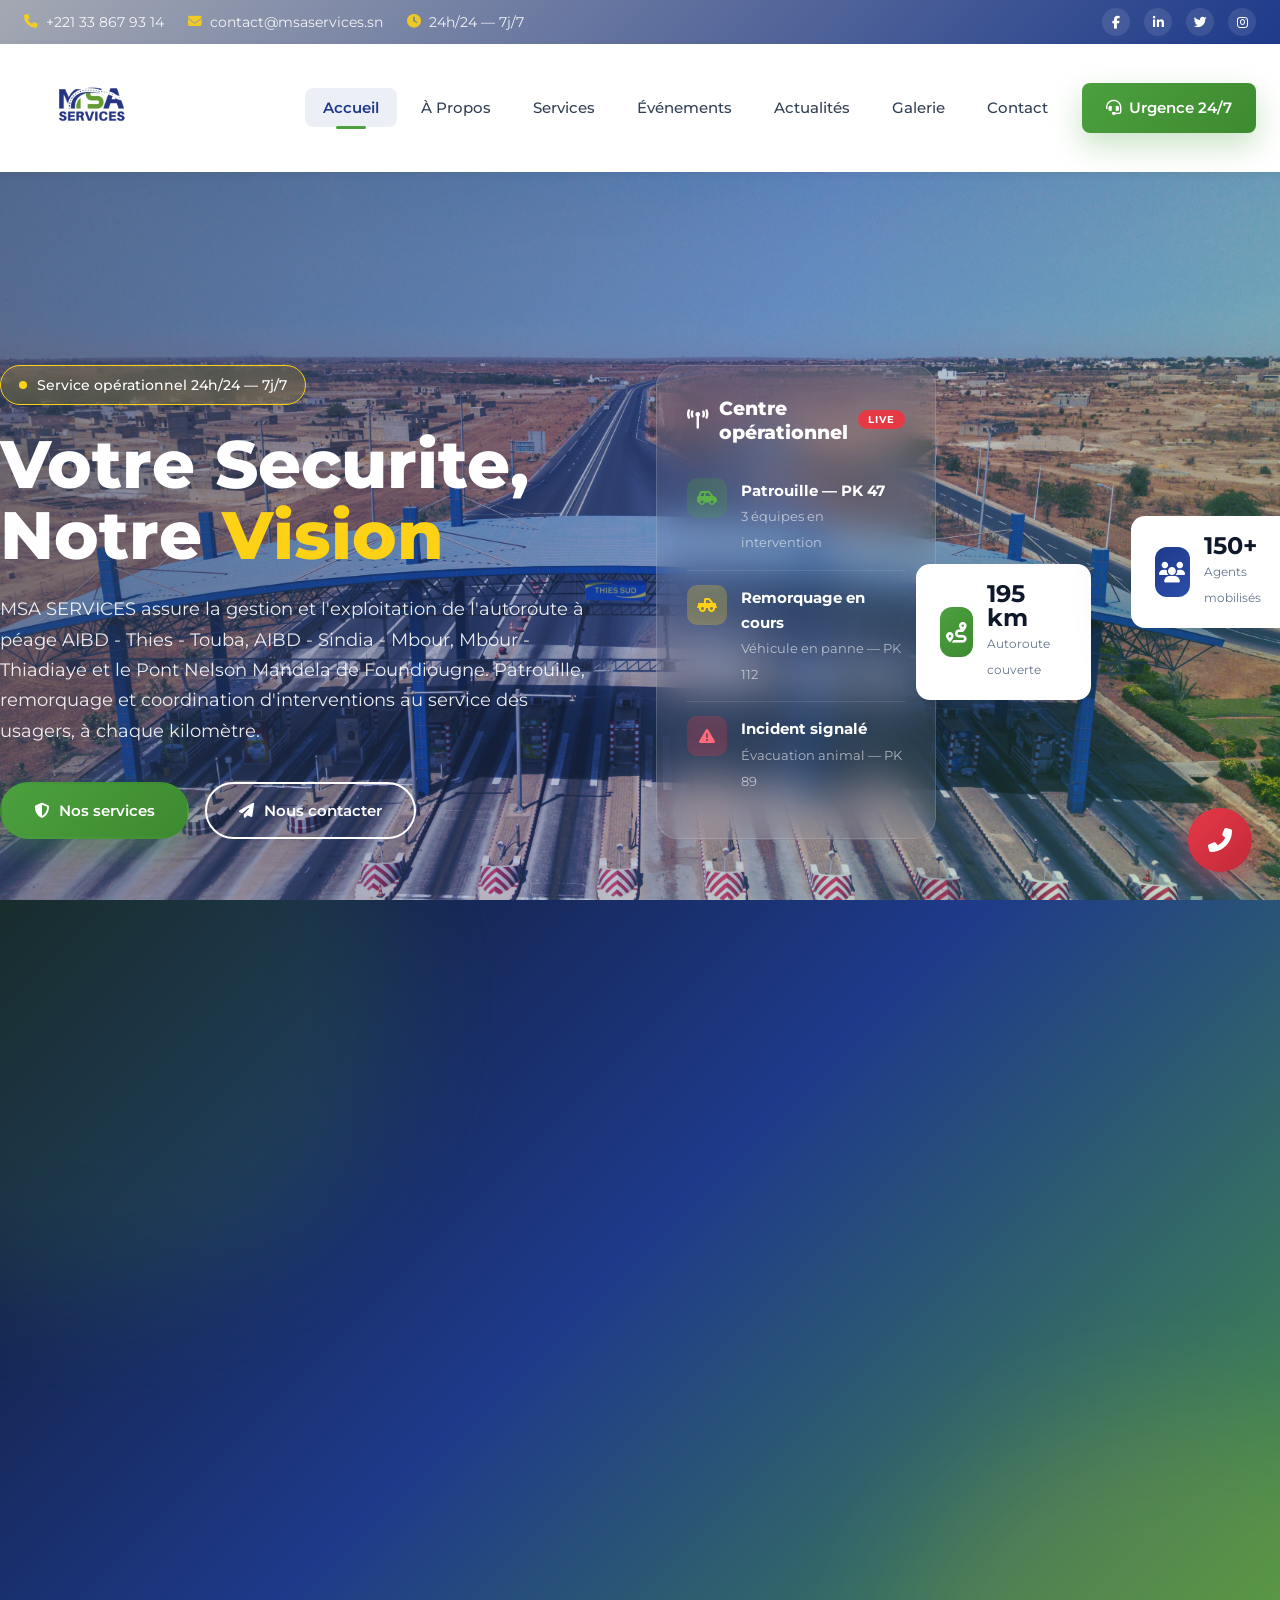
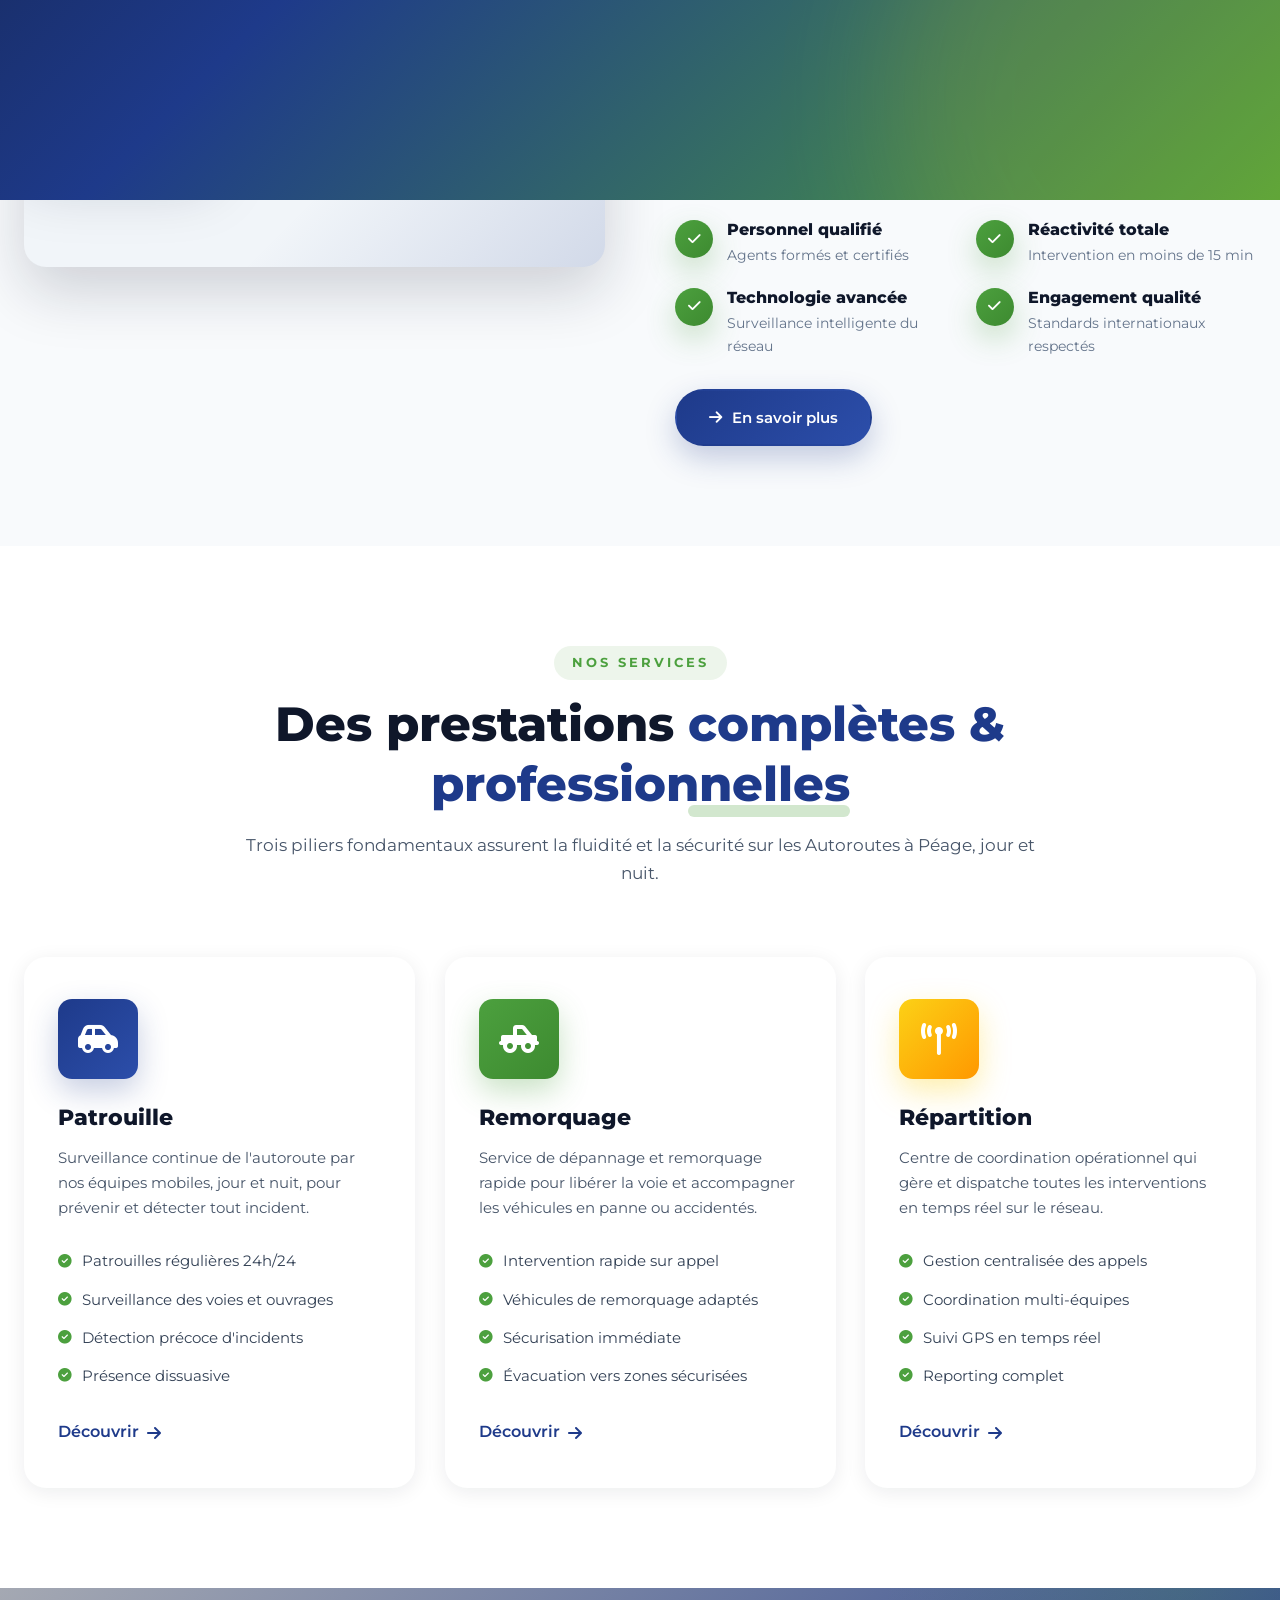
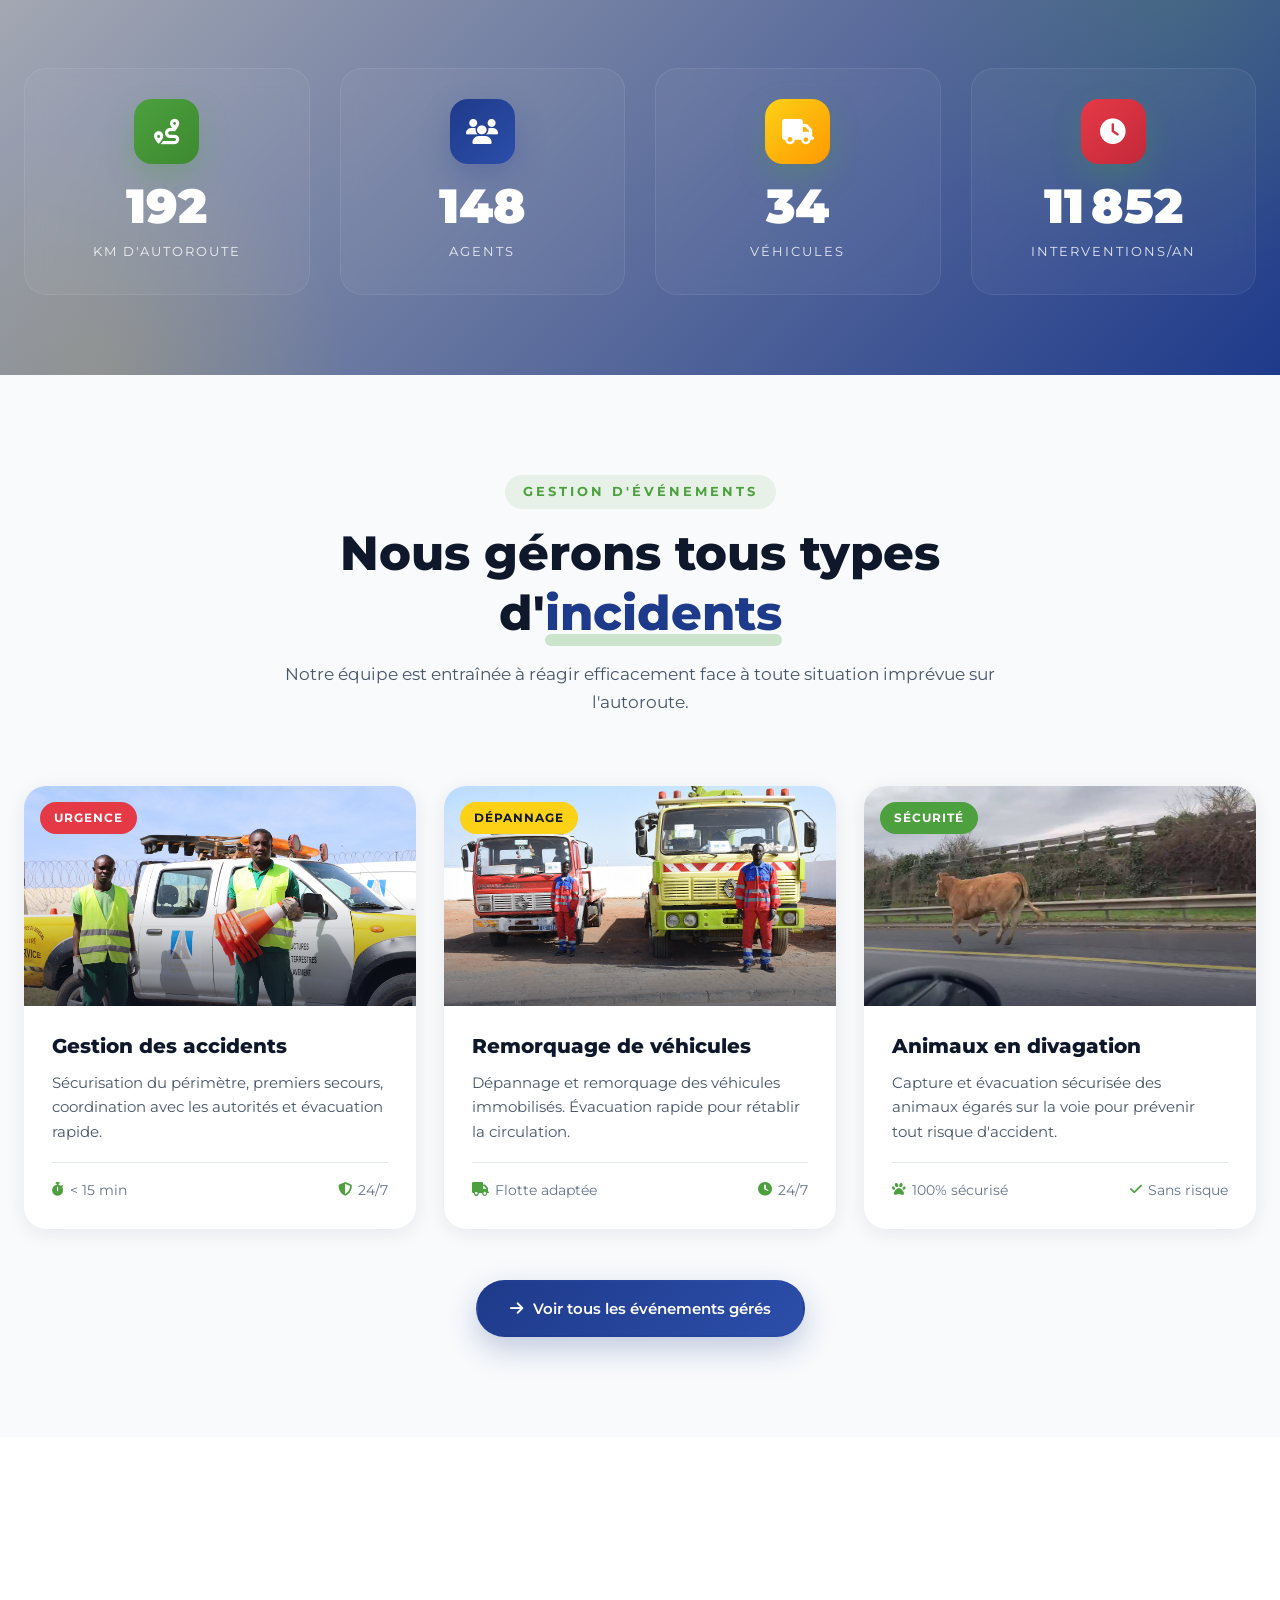
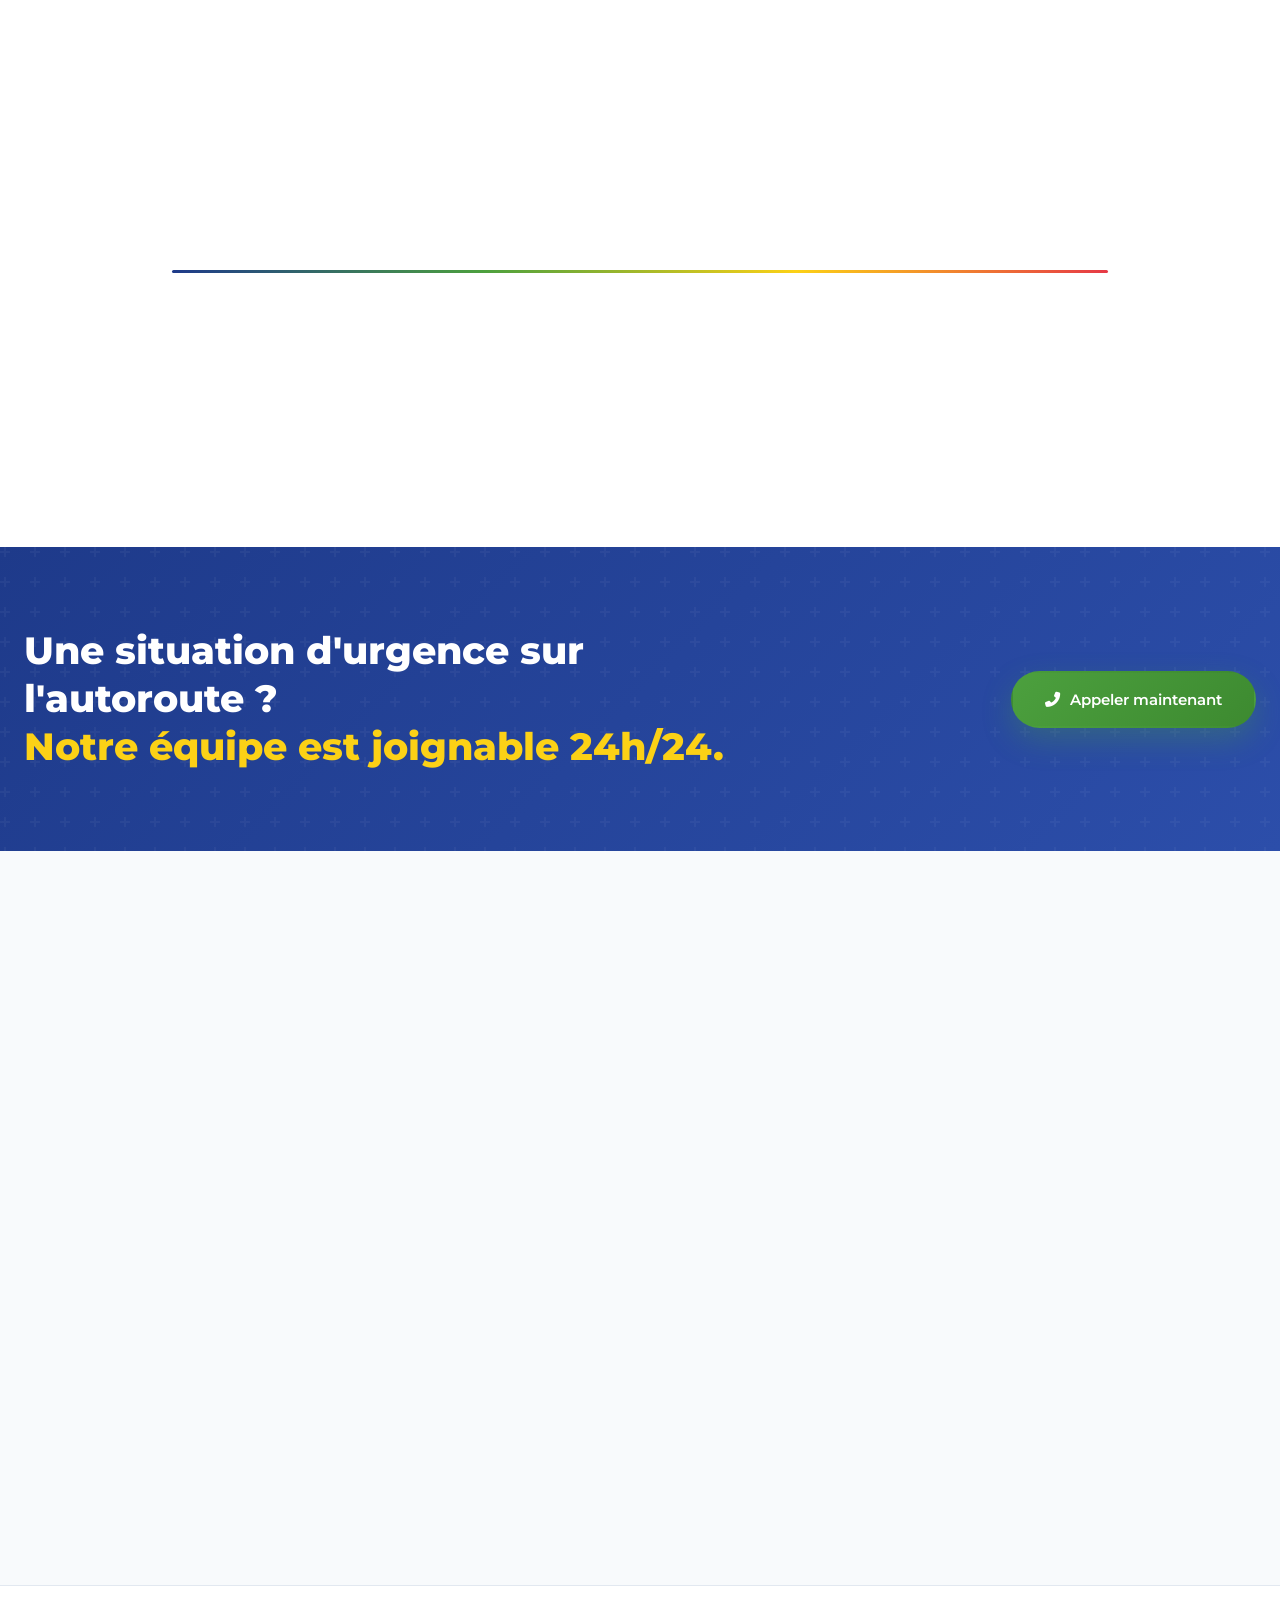
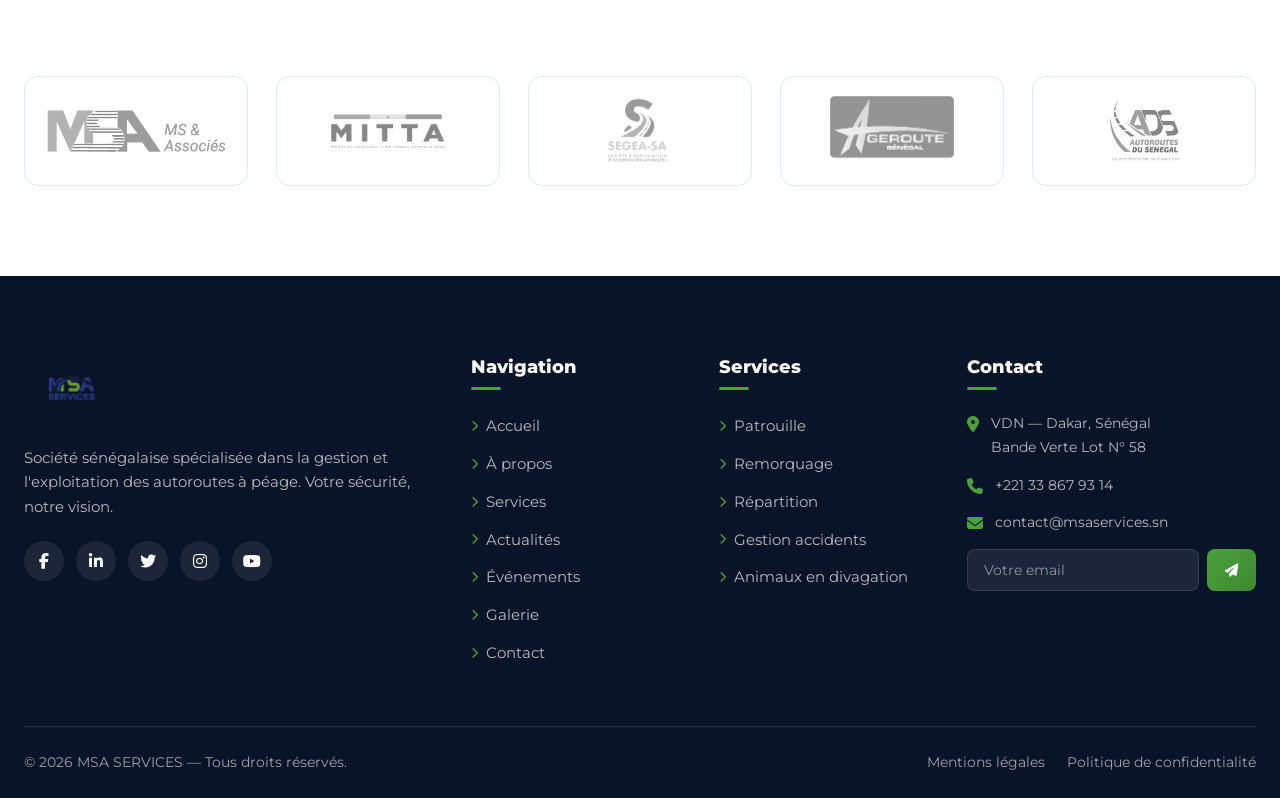
==== commit 1b4b21f6: "video" ====
--- a/index.html
+++ b/index.html
@@ -38,7 +38,7 @@
       <img src="images/logo.png" alt="MSA Services">
     </a>
    <ul class="nav-menu">
-      <li><a href="index.html" class="nav-link">Accueil</a></li>
+      <li><a href="index.html" class="nav-link active">Accueil</a></li>
       <li><a href="apropos.html" class="nav-link">À Propos</a></li>
       <li><a href="services.html" class="nav-link">Services</a></li>
       <li><a href="evenements.html" class="nav-link">Événements</a></li>
